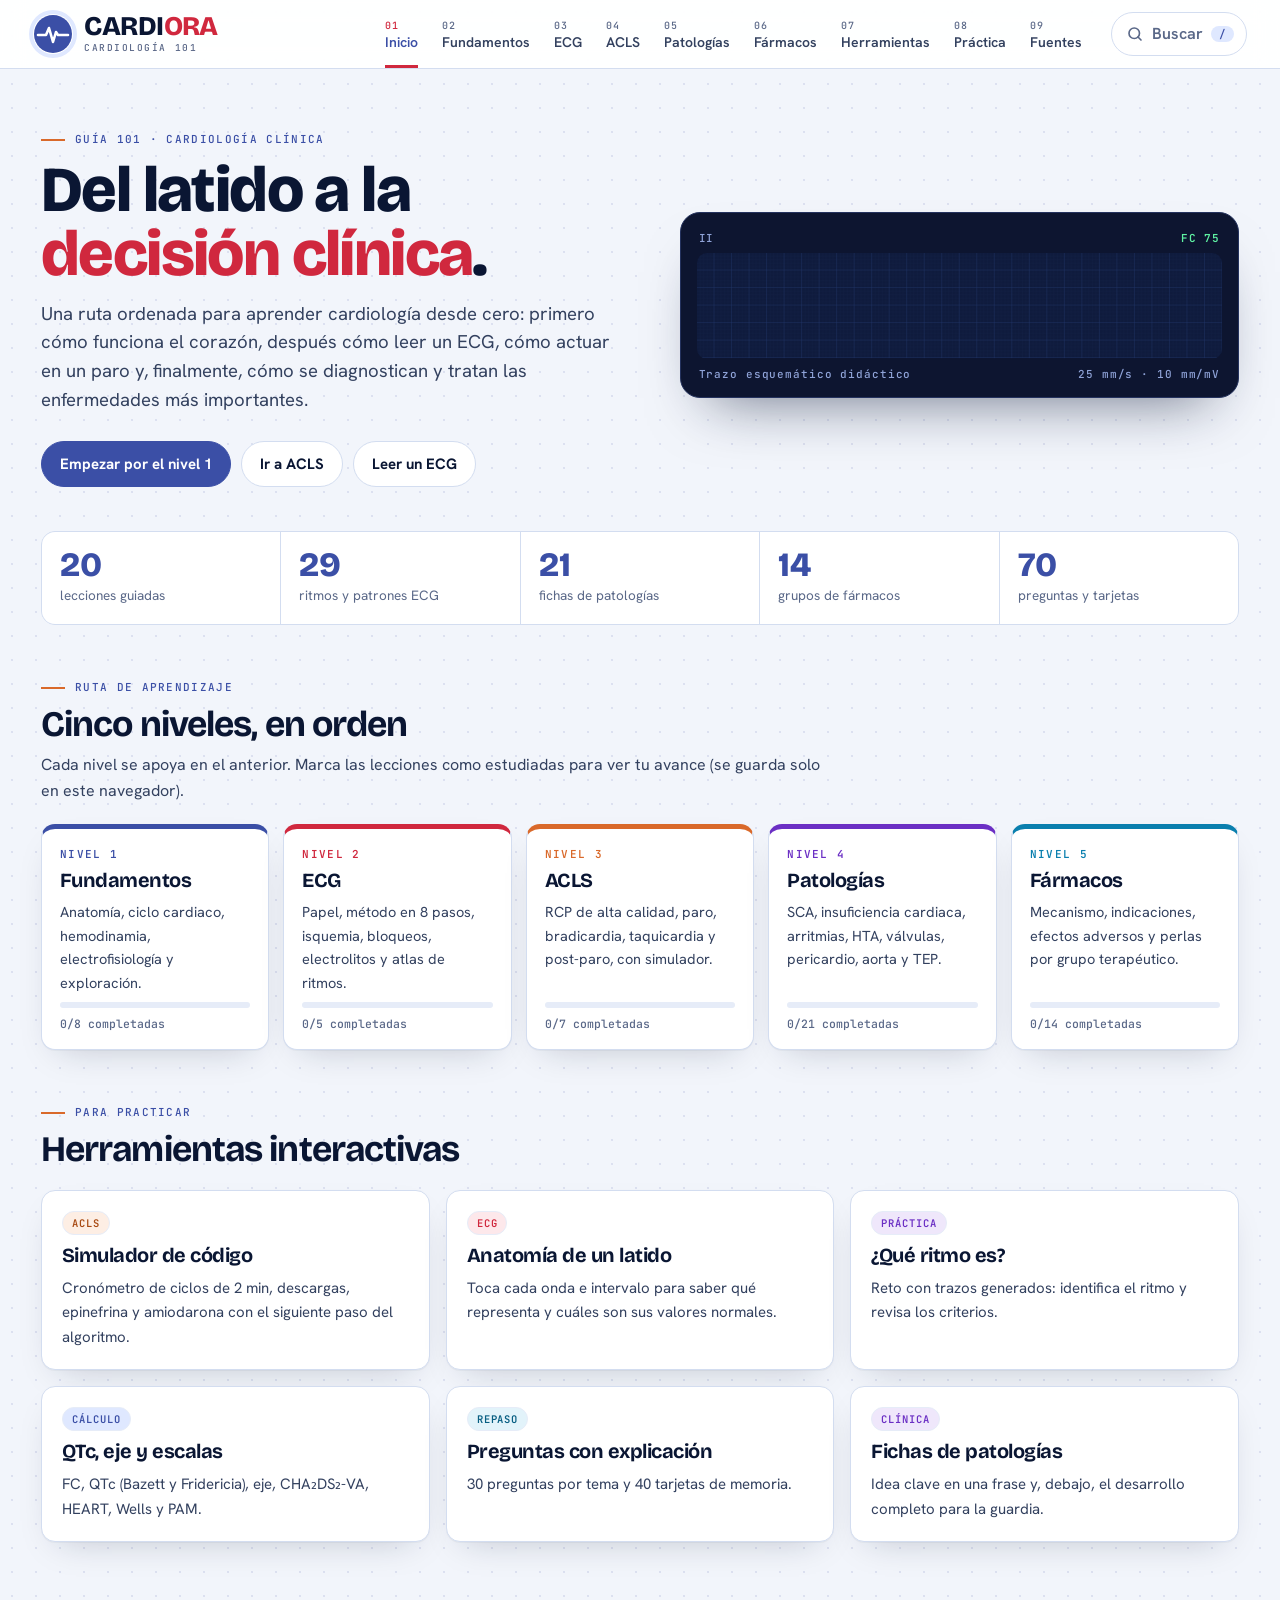
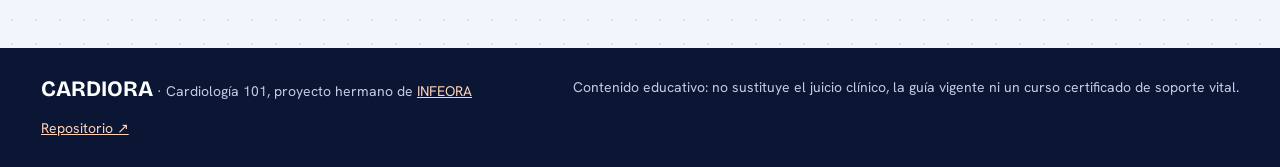
==== cardio/index.html @ 5d9764e8 "CARDIORA: guía Cardiología 101 en /cardio/ (fundamentos, ECG, ACLS, patologías, fármacos, herramient" ====
<!doctype html>
<html lang="es">
<head>
<meta charset="UTF-8">
<meta name="viewport" content="width=device-width,initial-scale=1">
<link rel="canonical" href="https://proquincy2471.github.io/atb-atlas/cardio/">
<meta name="theme-color" content="#3b4fa6">
<meta name="application-name" content="CARDIORA">
<title>CARDIORA · Cardiología 101</title>
<meta name="description" content="CARDIORA: guía didáctica de cardiología desde lo básico. Fundamentos, ECG paso a paso, ACLS con simulador, patologías, fármacos, calculadoras y práctica.">
<link rel="icon" type="image/svg+xml" href="./cardiora-mark.svg">
<link rel="preconnect" href="https://fonts.googleapis.com">
<link rel="preconnect" href="https://fonts.gstatic.com" crossorigin>
<link href="https://fonts.googleapis.com/css2?family=Bricolage+Grotesque:opsz,wght@12..96,500..800&family=Hanken+Grotesk:wght@400;500;600;700;800&family=JetBrains+Mono:wght@400;500;600&display=swap" rel="stylesheet">
<link rel="stylesheet" href="./cardio.css?v=1.0.0">
</head>
<body>
<div id="app"><p class="cd-loading">CARDIORA · cargando la guía…</p></div>
<noscript><p class="cd-loading">CARDIORA necesita JavaScript para mostrar las lecciones interactivas.</p></noscript>
<script src="./data/fundamentos.js?v=1.0.0" defer></script>
<script src="./data/ecg.js?v=1.0.0" defer></script>
<script src="./data/acls.js?v=1.0.0" defer></script>
<script src="./data/patologias.js?v=1.0.0" defer></script>
<script src="./data/farmacos.js?v=1.0.0" defer></script>
<script src="./data/practica.js?v=1.0.0" defer></script>
<script src="./js/ecg-engine.js?v=1.0.0" defer></script>
<script src="./js/app.js?v=1.0.0" defer></script>
</body>
</html>
---- cardio/cardio.css ----
/* CARDIORA — Cardiología 101. Identidad hermana de INFEORA: papel claro, tinta azul-negra, cobalto estructural,
   rojo cardiaco como color de dominio y naranja cobre de acento. Una sola hoja, sin capas heredadas. */
:root{
 --ink:#0a1633;--ink-2:#33415f;--ink-3:#5a6888;--line:#d3ddf0;--line-2:#e6ecf8;
 --paper:#f2f5fb;--plate:#fff;--cobalt:#3b4fa6;--cobalt-d:#2a3a80;--sky:#dfe8ff;--sky-2:#f0f4ff;
 --heart:#d0283e;--heart-l:#fde8eb;--copper:#d9692a;--copper-l:#fdeee4;--good:#1d7a4b;--good-l:#e3f4ea;
 --l1:#3b4fa6;--l2:#d0283e;--l3:#d9692a;--l4:#6b2fc4;--l5:#0a7fae;
 --disp:'Bricolage Grotesque','Hanken Grotesk',system-ui,sans-serif;--body:'Hanken Grotesk','Helvetica Neue',system-ui,sans-serif;--mono:'JetBrains Mono',ui-monospace,monospace;
 --r:14px;--lift:0 1px 0 rgba(15,26,51,.04),0 14px 34px -18px rgba(15,26,51,.25);
 --ecg-paper:#fff7f7;--ecg-g1:#f7d3d8;--ecg-g5:#eba2ad;--ecg-ink:#151a33;
}
*{box-sizing:border-box}
html{scroll-padding-top:96px;-webkit-text-size-adjust:100%}
body{margin:0;background:var(--paper);color:var(--ink);font:16px/1.62 var(--body);-webkit-font-smoothing:antialiased;
 background-image:radial-gradient(rgba(59,79,166,.12) 1px,transparent 1.2px);background-size:24px 24px}
body.cd-noscroll{overflow:hidden}
a{color:var(--cobalt)}
img,svg{max-width:100%}
button,input,select{font:inherit;color:inherit}
:focus-visible{outline:3px solid var(--cobalt);outline-offset:3px;border-radius:6px}
::selection{background:#ffd9c6}
.cd-vh{position:absolute;width:1px;height:1px;overflow:hidden;clip:rect(0 0 0 0);white-space:nowrap}
.cd-loading{padding:40px;text-align:center;font-family:var(--mono);color:var(--ink-3)}
.cd-skip{position:absolute;left:12px;top:-60px;z-index:200;background:var(--ink);color:#fff;padding:10px 14px;border-radius:8px}
.cd-skip:focus{top:12px}

/* ── Barra superior ── */
.cd-top{position:sticky;top:0;z-index:50;display:flex;align-items:center;gap:18px;padding:0 clamp(14px,2.6vw,40px);min-height:68px;background:rgba(255,255,255,.93);backdrop-filter:blur(12px);border-bottom:1px solid var(--line)}
.cd-brand{display:flex;align-items:center;gap:11px;text-decoration:none;color:var(--ink);flex:0 0 auto}
.cd-mark{width:40px;height:40px;flex:0 0 40px;border-radius:50%;box-shadow:0 0 0 4px var(--sky)}
.cd-mark svg{display:block;width:40px;height:40px}.cd-mark circle{fill:var(--cobalt)}.cd-mark path{fill:none;stroke:#fff;stroke-width:2.6;stroke-linecap:round;stroke-linejoin:round}
.cd-brand strong{display:block;font:800 27px/.9 var(--disp);letter-spacing:-.02em}.cd-brand strong span{color:var(--heart)}
.cd-brand small{display:block;font:500 9.5px/1.4 var(--mono);letter-spacing:.16em;text-transform:uppercase;color:var(--ink-3);margin-top:3px}
.cd-nav{display:flex;gap:2px;flex:1 1 auto;justify-content:flex-end;overflow-x:auto;scrollbar-width:none;min-width:0}
.cd-nav::-webkit-scrollbar{display:none}
.cd-nav a{flex:0 0 auto;display:flex;flex-direction:column;justify-content:center;padding:10px 11px 9px;min-height:68px;text-decoration:none;color:var(--ink-2);font:600 14px/1.1 var(--body);position:relative;white-space:nowrap}
.cd-nav a i{font:500 10px var(--mono);font-style:normal;letter-spacing:.1em;color:var(--ink-3);margin-bottom:3px}
.cd-nav a::after{content:'';position:absolute;left:11px;right:11px;bottom:0;height:3px;background:var(--heart);transform:scaleX(0);transform-origin:left;transition:transform .2s}
.cd-nav a:hover{color:var(--cobalt)}.cd-nav a:hover::after{transform:scaleX(.4)}
.cd-nav a.on{color:var(--cobalt)}.cd-nav a.on i{color:var(--heart)}.cd-nav a.on::after{transform:scaleX(1)}
.cd-searchbtn{flex:0 0 auto;display:flex;align-items:center;gap:8px;background:#fff;border:1px solid var(--line);border-radius:999px;padding:8px 12px 8px 14px;cursor:pointer;color:var(--ink-3);font-weight:600}
.cd-searchbtn:hover{border-color:var(--cobalt);box-shadow:0 0 0 4px var(--sky)}
.cd-searchbtn svg{width:18px;height:18px;fill:none;stroke:currentColor;stroke-width:2.2;stroke-linecap:round}
.cd-searchbtn kbd{font:500 11px var(--mono);background:var(--sky);color:var(--cobalt);padding:1px 8px;border-radius:999px}

.cd-main{max-width:1320px;margin:0 auto;padding:34px clamp(16px,3.2vw,48px) 60px;outline:none}
.cd-foot{background:var(--ink);color:#c3cce6;padding:28px clamp(16px,3.2vw,48px);display:flex;flex-wrap:wrap;gap:14px 28px;justify-content:space-between;font-size:14px}
.cd-foot b{font:700 22px var(--disp);color:#fff}.cd-foot a{color:#ffd2b8}

/* ── Tipografía ── */
h1,h2,h3{font-family:var(--disp);letter-spacing:-.025em;color:var(--ink);margin:0}
h1{font-size:clamp(38px,5vw,70px);line-height:1;font-weight:800}
h2{font-size:clamp(26px,2.8vw,38px);line-height:1.08;font-weight:700}
h3{font-size:20px;line-height:1.15;font-weight:700}
h1 em{font-style:normal;color:var(--heart)}
p{margin:0 0 12px;color:var(--ink-2)}
.cd-over{font:500 11px/1.4 var(--mono);letter-spacing:.12em;text-transform:uppercase;color:var(--cobalt);display:inline-flex;gap:10px;align-items:center;margin:0 0 10px}
.cd-over::before{content:'';width:24px;height:2px;background:var(--copper);flex:0 0 auto}
.cd-lead{font-size:clamp(17px,1.45vw,20px);line-height:1.55;color:var(--ink-2);max-width:68ch;margin-top:14px}
.cd-sub{font:600 15px var(--body);color:var(--ink-3);margin-top:8px}
.cd-small{font-size:13.5px;color:var(--ink-3)}
.cd-muted{color:var(--ink-3)}
.cd-crumb{display:flex;flex-wrap:wrap;gap:8px;align-items:center;font:500 11px var(--mono);letter-spacing:.1em;text-transform:uppercase;color:var(--ink-3);margin-bottom:18px}
.cd-crumb a{color:var(--ink-3);text-decoration:none}.cd-crumb a:hover{color:var(--cobalt)}.cd-crumb span{color:var(--ink);font-weight:600}.cd-crumb i{font-style:normal;opacity:.5}
.cd-pagehead{margin-bottom:28px;max-width:960px}

/* ── Botones, chips ── */
.cd-btn{display:inline-flex;align-items:center;justify-content:center;gap:8px;min-height:44px;padding:10px 18px;border-radius:999px;border:1px solid var(--line);background:#fff;color:var(--ink);font-weight:700;font-size:15px;text-decoration:none;cursor:pointer;transition:border-color .15s,box-shadow .15s,background .15s;text-align:center}
.cd-btn:hover{border-color:var(--cobalt);box-shadow:0 0 0 4px var(--sky)}
.cd-btn-main{background:var(--cobalt);border-color:var(--cobalt);color:#fff}.cd-btn-main:hover{background:var(--cobalt-d)}
.cd-cta,.cd-pn{display:flex;flex-wrap:wrap;gap:10px}
.cd-pn-wide{margin-top:24px;justify-content:space-between}
.cd-chip{display:inline-block;font:600 10.5px/1 var(--mono);letter-spacing:.09em;text-transform:uppercase;padding:6px 9px;border-radius:999px;background:var(--sky-2);color:var(--cobalt);border:1px solid var(--line-2)}
.cd-chip-1{background:var(--sky);color:var(--l1)}.cd-chip-2{background:var(--heart-l);color:var(--l2)}.cd-chip-3{background:var(--copper-l);color:#a84a13}.cd-chip-4{background:#efe7fb;color:var(--l4)}.cd-chip-5{background:#e2f3fa;color:#075e82}
.cd-chips{display:flex;flex-wrap:wrap;gap:8px;margin-bottom:18px}
.cd-chipbtn{min-height:38px;padding:7px 14px;border-radius:999px;border:1px solid var(--line);background:#fff;font-weight:600;font-size:14px;cursor:pointer;color:var(--ink-2)}
.cd-chipbtn:hover{border-color:var(--cobalt)}.cd-chipbtn.on{background:var(--ink);border-color:var(--ink);color:#fff}

/* ── Tarjetas y rejillas ── */
.cd-section{margin:46px 0}
.cd-sechead{margin-bottom:20px;max-width:800px}.cd-sechead p:not(.cd-over){margin-top:8px}
.cd-grid3{display:grid;grid-template-columns:repeat(auto-fill,minmax(min(100%,320px),1fr));gap:16px}
.cd-grid2{display:grid;grid-template-columns:repeat(auto-fit,minmax(min(100%,420px),1fr));gap:16px;margin:16px 0}
.cd-card{display:flex;flex-direction:column;gap:9px;background:var(--plate);border:1px solid var(--line);border-radius:var(--r);padding:20px;text-decoration:none;color:var(--ink);box-shadow:var(--lift);transition:transform .16s,border-color .16s;min-width:0}
.cd-card:hover{transform:translateY(-2px);border-color:var(--cobalt)}
.cd-card p{font-size:15px;margin:0}
.cd-card-num{font:600 12px var(--mono);color:var(--heart);letter-spacing:.08em}
.cd-card-meta{margin-top:auto;display:flex;justify-content:space-between;font:500 12px var(--mono);color:var(--ink-3)}
.cd-card-meta b{color:var(--good);font-weight:600}
.cd-lesson.is-done{border-color:#b9dfca;background:linear-gradient(180deg,#fff, #f6fcf8)}
.cd-card .cd-chip{align-self:flex-start}
.cd-panel{background:var(--plate);border:1px solid var(--line);border-radius:var(--r);padding:22px;box-shadow:var(--lift);min-width:0}
.cd-panel h2{font-size:22px;margin-bottom:12px}
.cd-panel-wide{margin:16px 0}
.cd-panel-accent{border-top:4px solid var(--copper)}
.cd-panel-red{border-top:4px solid var(--heart)}
.cd-panel-accent .cd-btn{margin:6px 8px 0 0}
.cd-empty{padding:30px;text-align:center;color:var(--ink-3)}

/* ── Inicio ── */
.cd-hero{display:grid;grid-template-columns:minmax(0,1.05fr) minmax(0,1fr);gap:clamp(22px,4vw,56px);align-items:center;padding:20px 0 10px}
.cd-hero .cd-cta{margin-top:26px}
.cd-hero-monitor{background:#0d1530;border-radius:20px;padding:14px 16px;box-shadow:0 30px 60px -30px rgba(10,22,51,.6);border:1px solid #24325e;min-width:0}
.cd-hero-monitor .ecg-svg{border-radius:10px}
.cd-hero-monitor .ecg-paper{fill:#0f1b3d}.cd-hero-monitor .ecg-g1{stroke:#17264f}.cd-hero-monitor .ecg-g5{stroke:#22366b}.cd-hero-monitor .ecg-trace{stroke:#5ff2a3;stroke-width:.7}
.cd-monitor-top{display:flex;flex-wrap:wrap;justify-content:space-between;gap:2px 10px;white-space:nowrap;font:500 11px var(--mono);color:#8fa3d8;letter-spacing:.08em;padding:4px 2px 8px}
.cd-monitor-top:last-child{padding:8px 2px 2px}
.cd-monitor-hr{color:#5ff2a3;font-weight:600}
.cd-stats{display:grid;grid-template-columns:repeat(5,minmax(0,1fr));gap:1px;background:var(--line);border:1px solid var(--line);border-radius:var(--r);overflow:hidden;margin:34px 0}
.cd-stats div{background:#fff;padding:16px 18px}
.cd-stats b{display:block;font:800 34px/1 var(--disp);color:var(--cobalt)}
.cd-stats span{font-size:13.5px;color:var(--ink-3)}
.cd-path{list-style:none;margin:0;padding:0;display:grid;grid-template-columns:repeat(5,minmax(0,1fr));gap:14px;counter-reset:lv}
.cd-level a{display:flex;flex-direction:column;gap:8px;height:100%;background:#fff;border:1px solid var(--line);border-radius:var(--r);padding:18px;text-decoration:none;color:var(--ink);box-shadow:var(--lift);border-top:5px solid var(--lc);transition:transform .16s}
.cd-level a:hover{transform:translateY(-3px)}
.cd-level p{font-size:14.5px;margin:0}
.cd-level small{font:500 11.5px var(--mono);color:var(--ink-3)}
.cd-level-n{font:600 11px var(--mono);letter-spacing:.12em;text-transform:uppercase;color:var(--lc)}
.cd-l1{--lc:var(--l1)}.cd-l2{--lc:var(--l2)}.cd-l3{--lc:var(--l3)}.cd-l4{--lc:var(--l4)}.cd-l5{--lc:var(--l5)}
.cd-bar{display:block;height:6px;border-radius:9px;background:var(--line-2);overflow:hidden;margin-top:auto}
.cd-bar i{display:block;height:100%;background:var(--lc);border-radius:9px}

/* ── Contenido de lección ── */
.cd-lessonlayout{display:grid;grid-template-columns:230px minmax(0,1fr);gap:clamp(20px,3vw,44px);align-items:start}
.cd-toc{position:sticky;top:92px;display:flex;flex-direction:column;gap:2px;border-left:2px solid var(--line);padding-left:14px}
.cd-toc b{font:600 11px var(--mono);letter-spacing:.12em;text-transform:uppercase;color:var(--ink-3);margin-bottom:6px}
.cd-toc a{text-decoration:none;color:var(--ink-2);font-size:14.5px;padding:5px 0;line-height:1.3}.cd-toc a:hover{color:var(--cobalt)}
.cd-prose{min-width:0;max-width:860px}
.cd-block{background:#fff;border:1px solid var(--line);border-radius:var(--r);padding:clamp(18px,2.4vw,30px);margin-bottom:16px;box-shadow:var(--lift)}
.cd-block h2{font-size:clamp(23px,2.2vw,30px);margin-bottom:14px;padding-bottom:12px;border-bottom:1px solid var(--line-2)}
.cd-lessonpage .cd-block h2{border-bottom-color:color-mix(in srgb,var(--lc) 25%,#fff)}
.cd-list{margin:0 0 12px;padding-left:20px}.cd-list li{margin:6px 0;color:var(--ink-2)}.cd-list li::marker{color:var(--heart)}
.cd-steps{margin:0 0 12px;padding:0;list-style:none;counter-reset:st}
.cd-steps li{counter-increment:st;position:relative;padding:8px 0 8px 44px;color:var(--ink-2);border-bottom:1px dashed var(--line-2)}
.cd-steps li:last-child{border-bottom:0}
.cd-steps li::before{content:counter(st);position:absolute;left:0;top:7px;width:30px;height:30px;border-radius:50%;background:var(--sky);color:var(--cobalt);font:700 14px/30px var(--mono);text-align:center}
.cd-flow{list-style:none;margin:6px 0 16px;padding:0;display:flex;flex-direction:column;gap:0}
.cd-flow li{position:relative;padding:0 0 14px 30px}
.cd-flow li::before{content:'';position:absolute;left:8px;top:14px;bottom:-2px;width:2px;background:var(--line)}
.cd-flow li:last-child::before{display:none}
.cd-flow li::after{content:'';position:absolute;left:2px;top:7px;width:14px;height:14px;border-radius:50%;background:#fff;border:3px solid var(--heart)}
.cd-flow span{display:block;background:var(--sky-2);border:1px solid var(--line-2);border-radius:10px;padding:9px 13px;color:var(--ink-2)}
.cd-note{border-radius:12px;padding:14px 16px;margin:14px 0}
.cd-note b{display:block;font:600 11px var(--mono);letter-spacing:.12em;text-transform:uppercase;margin-bottom:4px}
.cd-note p{margin:0}
.cd-pearl{background:var(--copper-l);border-left:4px solid var(--copper)}.cd-pearl b{color:#a84a13}
.cd-warn{background:var(--heart-l);border-left:4px solid var(--heart)}.cd-warn b{color:var(--heart)}
.cd-keys{background:linear-gradient(180deg,#fff,var(--sky-2))}
.cd-keys ul{margin:0;padding-left:20px}.cd-keys li{margin:7px 0;font-weight:600;color:var(--ink)}
.cd-qa{border:1px solid var(--line);border-radius:10px;margin:8px 0;background:#fff}
.cd-qa summary{cursor:pointer;padding:12px 16px;font-weight:700;list-style-position:inside}
.cd-qa p{padding:0 16px 14px;margin:0}
.cd-lessonfoot{display:flex;flex-wrap:wrap;gap:12px;justify-content:space-between;align-items:center;margin-top:22px}

/* ── Tablas (se apilan en móvil) ── */
.cd-table{overflow-x:auto;margin:10px 0 16px;border:1px solid var(--line);border-radius:12px;background:#fff}
.cd-table table{border-collapse:collapse;width:100%;font-size:14.5px}
.cd-table th{background:var(--sky-2);text-align:left;font:600 11.5px/1.3 var(--mono);letter-spacing:.06em;text-transform:uppercase;color:var(--cobalt-d);padding:10px 12px;border-bottom:1px solid var(--line)}
.cd-table td{padding:10px 12px;border-bottom:1px solid var(--line-2);vertical-align:top;color:var(--ink-2)}
.cd-table tr:last-child td{border-bottom:0}
.cd-table td:first-child{font-weight:700;color:var(--ink)}

/* ── ECG ── */
.ecg-svg{display:block;width:100%;height:auto;border-radius:8px}
.ecg-paper{fill:var(--ecg-paper)}.ecg-g1{fill:none;stroke:var(--ecg-g1);stroke-width:.1}.ecg-g5{fill:none;stroke:var(--ecg-g5);stroke-width:.2}
.ecg-trace{fill:none;stroke:var(--ecg-ink);stroke-width:.42;stroke-linejoin:round;stroke-linecap:round}
.ecg-cal{fill:none;stroke:var(--ecg-ink);stroke-width:.35}
.ecg-lead{font:600 3.2px var(--mono);fill:var(--ecg-ink)}
.ecg-anim .ecg-trace{stroke-dasharray:1;stroke-dashoffset:1;animation:ecgdraw 6s linear infinite}
@keyframes ecgdraw{0%{stroke-dashoffset:1}82%{stroke-dashoffset:0}100%{stroke-dashoffset:0}}
@media (prefers-reduced-motion:reduce){.ecg-anim .ecg-trace{animation:none;stroke-dashoffset:0}}
.cd-strip{margin:14px 0;padding:10px;background:#fff;border:1px solid #f1c4ca;border-radius:12px}
.cd-strip figcaption{font-size:13.5px;color:var(--ink-3);margin-top:8px}
.cd-strip-big .cd-strip{padding:14px}
.cd-strip-mid{margin:16px 0}
.cd-link{font-weight:700;font-size:14.5px;text-decoration:none}
.cd-rhythm{padding:12px 12px 16px}.cd-rhythm .ecg-svg{margin-bottom:4px}.cd-rhythm h3,.cd-rhythm p,.cd-rhythm .cd-chip{margin-left:6px;margin-right:6px}.cd-rhythm .cd-chip{align-self:flex-start}
.cd-anatomy{display:grid;grid-template-columns:minmax(0,1.45fr) minmax(0,1fr);gap:18px;align-items:stretch}
.cd-anatomy-fig{background:#fff;border:1px solid #f1c4ca;border-radius:var(--r);padding:12px;min-width:0}
.ecg-anatomy{display:block;width:100%;height:auto}
.ecg-anatomy .ecg-trace{stroke-width:.9}
.ecg-zone{cursor:pointer;outline:none}
.ecg-zone rect{fill:rgba(59,79,166,.0);transition:fill .15s}
.ecg-zone text{font:600 3.4px var(--mono);fill:var(--cobalt);text-anchor:middle}
.ecg-zone:hover rect,.ecg-zone:focus-visible rect{fill:rgba(59,79,166,.12)}
.ecg-zone.on rect{fill:rgba(208,40,62,.14)}.ecg-zone.on text{fill:var(--heart)}
.ecg-zone-int rect{fill:var(--sky)}.ecg-zone-int:hover rect,.ecg-zone-int:focus-visible rect{fill:#c7d6ff}.ecg-zone-int.on rect{fill:var(--heart-l)}
.ecg-zone:focus-visible rect{stroke:var(--cobalt);stroke-width:.5}
.cd-anatomy-info{background:#fff;border:1px solid var(--line);border-left:5px solid var(--heart);border-radius:var(--r);padding:20px;box-shadow:var(--lift)}
.cd-anatomy-info h3{font-size:26px;margin-bottom:10px}
.cd-conduction{display:flex;flex-wrap:wrap;align-items:center;gap:8px;background:#fff;border:1px solid var(--line);border-radius:var(--r);padding:18px;margin:0;box-shadow:var(--lift)}
.cd-node{flex:1 1 140px;background:var(--sky-2);border:1px solid var(--line-2);border-radius:12px;padding:12px}
.cd-node b{display:block;font-family:var(--disp);font-size:17px}.cd-node span{display:block;color:var(--heart);font-weight:700;font-size:14px}.cd-node small{color:var(--ink-3)}
.cd-conduction>i{font-style:normal;color:var(--heart);font-weight:800}
.cd-conduction figcaption{flex-basis:100%;font-size:13.5px;color:var(--ink-3);margin-top:4px}

/* ── Patologías y fármacos ── */
.cd-filterbar{display:flex;flex-wrap:wrap;gap:12px;align-items:flex-start;justify-content:space-between;margin-bottom:8px}
.cd-filterbar .cd-chips{margin-bottom:8px;flex:1 1 520px}
.cd-inline-search input,.cd-calc input,.cd-calc select{width:100%;min-height:44px;border:1px solid var(--line);border-radius:10px;padding:9px 12px;background:#fff}
.cd-inline-search{flex:0 1 300px;width:100%}
.cd-idea{background:var(--ink);color:#fff;border-radius:var(--r);padding:22px 24px;margin-bottom:16px;display:flex;gap:18px;align-items:baseline;flex-wrap:wrap}
.cd-idea span{font:600 11px var(--mono);letter-spacing:.12em;text-transform:uppercase;color:#ffb38a}
.cd-idea p{color:#fff;font:600 clamp(19px,1.7vw,23px)/1.4 var(--body);margin:0;flex:1 1 400px}
.cd-fisio p{margin:0}
.cd-cross{background:var(--sky-2);border:1px solid var(--line);border-radius:12px;padding:12px 16px;margin:16px 0}
.cd-drugs{display:flex;flex-direction:column;gap:10px}
.cd-drug{background:#fff;border:1px solid var(--line);border-radius:var(--r);box-shadow:var(--lift)}
.cd-drug summary{cursor:pointer;padding:16px 20px;display:flex;justify-content:space-between;gap:12px;align-items:center;list-style:none}
.cd-drug summary::-webkit-details-marker{display:none}
.cd-drug summary::after{content:'+';font:600 22px var(--mono);color:var(--cobalt);flex:0 0 auto}
.cd-drug[open] summary::after{content:'−'}
.cd-drug summary b{display:block;font:700 19px var(--disp)}.cd-drug summary small{display:block;color:var(--ink-3);font-size:14px}
.cd-drug summary em{font-style:normal;color:var(--good);font-weight:700;margin-left:auto}
.cd-drug-body{padding:0 20px 20px;border-top:1px solid var(--line-2)}
.cd-drug-body h3{font-size:16px;margin:14px 0 6px;color:var(--cobalt-d)}
.cd-mec{margin-top:14px}

/* ── Simulador ── */
.cd-sim{background:#0d1530;color:#e5ebff;border-radius:20px;padding:clamp(16px,2.4vw,26px);box-shadow:0 30px 60px -32px rgba(10,22,51,.6)}
.cd-sim-clocks{display:grid;grid-template-columns:repeat(4,minmax(0,1fr));gap:10px}
.cd-sim-clocks div{background:#16224a;border:1px solid #26366b;border-radius:12px;padding:10px 14px;min-width:0}
.cd-sim-clocks span{display:block;font:500 10.5px var(--mono);letter-spacing:.1em;text-transform:uppercase;color:#8fa3d8}
.cd-sim-clocks b{display:block;font:700 clamp(20px,2.4vw,30px)/1.15 var(--mono);color:#fff;white-space:nowrap;overflow:hidden;text-overflow:ellipsis}
.cd-sim-clocks .is-alert{background:#5a1020;border-color:#ff5a6e;animation:pulse 1s ease-in-out infinite}
@keyframes pulse{50%{box-shadow:0 0 0 4px rgba(255,90,110,.35)}}
.cd-sim-next{margin:14px 0;background:#fff;color:var(--ink);border-radius:12px;padding:14px 16px;font-weight:700;font-size:17px;border-left:6px solid var(--copper)}
.cd-sim-next span{display:block;font:600 10.5px var(--mono);letter-spacing:.12em;text-transform:uppercase;color:var(--copper);margin-bottom:3px}
.cd-sim-btns{display:flex;flex-wrap:wrap;gap:8px}
.cd-simbtn{min-height:46px;padding:10px 16px;border-radius:12px;border:1px solid #33467f;background:#1b2856;color:#fff;font-weight:700;cursor:pointer}
.cd-simbtn:hover:not(:disabled){background:#24356f}
.cd-simbtn:disabled{opacity:.38;cursor:not-allowed}
.cd-simbtn.is-main{background:var(--cobalt);border-color:#6f83db}
.cd-simbtn.is-shock{background:#b81d33;border-color:#ff7385}
.cd-simbtn.is-noshock{background:#3d4a75}
.cd-simbtn.is-ok{background:#176a43;border-color:#3fd18a}
.cd-sim-cols{display:grid;grid-template-columns:minmax(0,1fr) minmax(0,1fr);gap:14px;margin-top:16px}
.cd-sim-cols>div{background:#121d42;border:1px solid #26366b;border-radius:12px;padding:12px 14px;min-width:0}
.cd-sim-cols b{font:600 11px var(--mono);letter-spacing:.1em;text-transform:uppercase;color:#8fa3d8}
.cd-sim-log{list-style:none;margin:8px 0 0;padding:0;max-height:220px;overflow:auto;font-size:14px}
.cd-sim-log li{padding:5px 0;border-bottom:1px solid #1f2d5c;color:#dbe3ff}
.cd-sim-log time{font-family:var(--mono);color:#ffb38a;margin-right:10px}
.cd-sim-log .cd-muted{color:#8fa3d8}
.cd-hyt{display:grid;grid-template-columns:repeat(2,minmax(0,1fr));gap:4px 12px;margin-top:8px;font-size:14px}
.cd-hyt label{display:flex;gap:8px;align-items:center;cursor:pointer;color:#dbe3ff}
.cd-hyt input{width:18px;height:18px;accent-color:var(--copper);flex:0 0 auto}

/* ── Herramientas ── */
.cd-calc form{display:grid;grid-template-columns:repeat(auto-fit,minmax(150px,1fr));gap:10px;margin:8px 0}
.cd-calc label{display:flex;flex-direction:column;gap:5px;font-weight:600;font-size:14px;color:var(--ink-2)}
.cd-calc .cd-check{flex-direction:row;align-items:center;gap:10px;grid-column:1/-1;font-weight:500;padding:6px 0;border-bottom:1px dashed var(--line-2)}
.cd-calc .cd-check input{width:20px;height:20px;min-height:0;accent-color:var(--cobalt);flex:0 0 auto}
.cd-calc .cd-check i{margin-left:auto;font:600 12px var(--mono);font-style:normal;color:var(--cobalt)}
.cd-out{display:block;margin-top:12px;background:var(--sky-2);border:1px solid var(--line);border-radius:12px;padding:14px 16px;min-height:62px}
.cd-out b{display:block;font:800 26px/1.2 var(--disp);color:var(--ink)}
.cd-out span{display:block;color:var(--ink-2);font-size:14.5px;margin-top:4px}
.cd-out em{display:inline-block;font-style:normal;font-weight:700;margin-top:8px;padding:4px 10px;border-radius:999px}
.is-good{background:var(--good-l);color:var(--good)}.is-warn{background:var(--copper-l);color:#a84a13}.is-bad{background:var(--heart-l);color:var(--heart)}

/* ── Práctica ── */
.cd-tabs{display:flex;gap:6px;border-bottom:1px solid var(--line);margin-bottom:20px;overflow-x:auto}
.cd-tab{padding:12px 16px;text-decoration:none;color:var(--ink-2);font-weight:700;border-bottom:3px solid transparent;white-space:nowrap}
.cd-tab.on{color:var(--cobalt);border-bottom-color:var(--heart)}
.cd-quiz{background:#fff;border:1px solid var(--line);border-radius:var(--r);padding:clamp(18px,3vw,32px);box-shadow:var(--lift);max-width:900px}
.cd-quiz h2{font-size:clamp(22px,2.2vw,30px);margin-bottom:18px}
.cd-opts{display:grid;gap:10px;margin:14px 0}
.cd-opt{display:flex;gap:12px;align-items:center;text-align:left;min-height:52px;padding:12px 16px;border-radius:12px;border:1px solid var(--line);background:#fff;cursor:pointer;font-size:16px;font-weight:600}
.cd-opt span{flex:0 0 30px;height:30px;border-radius:50%;background:var(--sky);color:var(--cobalt);display:grid;place-items:center;font:700 13px var(--mono)}
.cd-opt:hover:not(:disabled){border-color:var(--cobalt)}
.cd-opt:disabled{cursor:default;opacity:.75}
.cd-opt.is-right{border-color:var(--good);background:var(--good-l);opacity:1}.cd-opt.is-right span{background:var(--good);color:#fff}
.cd-opt.is-wrong{border-color:var(--heart);background:var(--heart-l);opacity:1}.cd-opt.is-wrong span{background:var(--heart);color:#fff}
.cd-expl{border-radius:12px;padding:14px 16px;margin:6px 0 14px}
.cd-expl.ok{background:var(--good-l)}.cd-expl.bad{background:var(--heart-l)}
.cd-quiz-end{text-align:center}
.cd-flash{max-width:720px}
.cd-card-flip{display:grid;place-items:center;width:100%;min-height:240px;border:1px solid var(--line);border-radius:20px;background:#fff;box-shadow:var(--lift);cursor:pointer;padding:28px;margin-bottom:16px;text-align:center;border-top:6px solid var(--cobalt)}
.cd-card-flip span{font:700 clamp(22px,2.6vw,32px)/1.25 var(--disp);color:var(--ink)}
.cd-card-flip .cd-back{display:none;color:var(--heart)}
.cd-card-flip.is-flipped{border-top-color:var(--heart);background:linear-gradient(180deg,#fff,#fff7f8)}
.cd-card-flip.is-flipped .cd-front{display:none}.cd-card-flip.is-flipped .cd-back{display:block}
.cd-refs{list-style:none;padding:0;margin:0;display:grid;gap:8px}
.cd-refs a{display:block;background:#fff;border:1px solid var(--line);border-radius:12px;padding:12px 16px;text-decoration:none;font-weight:600}
.cd-refs a:hover{border-color:var(--cobalt)}

/* ── Búsqueda ── */
.cd-search{position:fixed;inset:0;z-index:100;background:rgba(10,22,51,.55);display:flex;justify-content:center;align-items:flex-start;padding:10vh 16px 16px}
.cd-search[hidden]{display:none}
.cd-search-box{width:min(680px,100%);background:#fff;border-radius:18px;padding:16px;box-shadow:0 30px 80px -20px rgba(0,0,0,.5);display:grid;grid-template-columns:minmax(0,1fr) auto;gap:10px;max-height:80vh}
.cd-search-box input{width:100%;min-height:50px;border:2px solid var(--cobalt);border-radius:12px;padding:10px 14px;font-size:17px}
.cd-search-box ul{grid-column:1/-1;list-style:none;margin:0;padding:0;overflow:auto}
.cd-search-box li a{display:flex;justify-content:space-between;gap:12px;padding:11px 12px;border-radius:10px;text-decoration:none;color:var(--ink)}
.cd-search-box li a:hover,.cd-search-box li a:focus-visible{background:var(--sky-2)}
.cd-search-box li span{font:500 11px var(--mono);letter-spacing:.08em;text-transform:uppercase;color:var(--ink-3);white-space:nowrap}
.cd-search-box li.cd-muted{padding:12px}

/* ── Responsive ── */
@media (max-width:1180px){.cd-path{grid-template-columns:repeat(3,minmax(0,1fr))}.cd-nav a{padding-left:8px;padding-right:8px;font-size:13.5px}.cd-searchbtn span,.cd-searchbtn kbd{display:none}}
@media (max-width:980px){
 .cd-top{flex-wrap:wrap;gap:0 12px;padding-top:8px}
 .cd-brand{flex:1 1 auto}
 .cd-nav{order:3;flex-basis:100%;justify-content:flex-start;margin:0 calc(-1*clamp(14px,2.6vw,40px));padding:0 clamp(6px,2vw,30px);border-top:1px solid var(--line-2)}
 .cd-nav a{min-height:48px;flex-direction:row;align-items:center;gap:6px}.cd-nav a i{margin:0}
 .cd-nav{-webkit-mask-image:linear-gradient(90deg,#000 88%,transparent);mask-image:linear-gradient(90deg,#000 88%,transparent)}
 html{scroll-padding-top:130px}.cd-toc{top:128px}
 .cd-hero{grid-template-columns:1fr}
 .cd-stats{grid-template-columns:repeat(3,minmax(0,1fr))}
 .cd-lessonlayout{grid-template-columns:1fr}
 .cd-toc{position:static;flex-direction:row;flex-wrap:wrap;gap:6px;border-left:0;padding:0}
 .cd-toc b{flex-basis:100%;margin:0}
 .cd-toc a{background:#fff;border:1px solid var(--line);border-radius:999px;padding:6px 12px;font-size:13.5px}
 .cd-anatomy{grid-template-columns:1fr}
}
@media (max-width:720px){
 .cd-path{grid-template-columns:1fr 1fr}
 .cd-sim-clocks{grid-template-columns:repeat(2,minmax(0,1fr))}
 .cd-sim-cols{grid-template-columns:1fr}
 .cd-table{border:0;background:none}
 .cd-table table,.cd-table tbody,.cd-table tr,.cd-table td{display:block;width:100%}
 .cd-table thead{position:absolute;width:1px;height:1px;overflow:hidden;clip:rect(0 0 0 0)}
 .cd-table tr{background:#fff;border:1px solid var(--line);border-radius:12px;margin-bottom:10px;padding:6px 0}
 .cd-table td{border:0;padding:6px 14px}
 .cd-table td::before{content:attr(data-label);display:block;font:600 10.5px var(--mono);letter-spacing:.08em;text-transform:uppercase;color:var(--ink-3);margin-bottom:2px}
 .cd-table td:first-child{font-size:16px}
 /* trazos legibles en móvil: el papel conserva su escala y se desliza dentro de la figura */
 .cd-strip{overflow-x:auto;-webkit-overflow-scrolling:touch}
 .cd-strip .ecg-svg{min-width:600px}
 .cd-strip figcaption{position:sticky;left:0}
}
@media (max-width:480px){
 .cd-main{padding-top:22px}
 .cd-stats{grid-template-columns:1fr 1fr}.cd-stats div:last-child{grid-column:1/-1}
 .cd-path{grid-template-columns:1fr}
 .cd-hyt{grid-template-columns:1fr}
 .cd-brand strong{font-size:24px}
 .cd-btn{width:100%}.cd-cta .cd-btn,.cd-pn .cd-btn{flex:1 1 100%}
 .cd-lessonfoot .cd-pn{width:100%}
 .cd-sim-btns .cd-simbtn{flex:1 1 calc(50% - 8px)}
 .cd-search{padding-top:4vh}
}
@media print{.cd-top,.cd-foot,.cd-toc,.cd-lessonfoot,.cd-search{display:none!important}body{background:#fff}.cd-block{box-shadow:none;break-inside:avoid}}
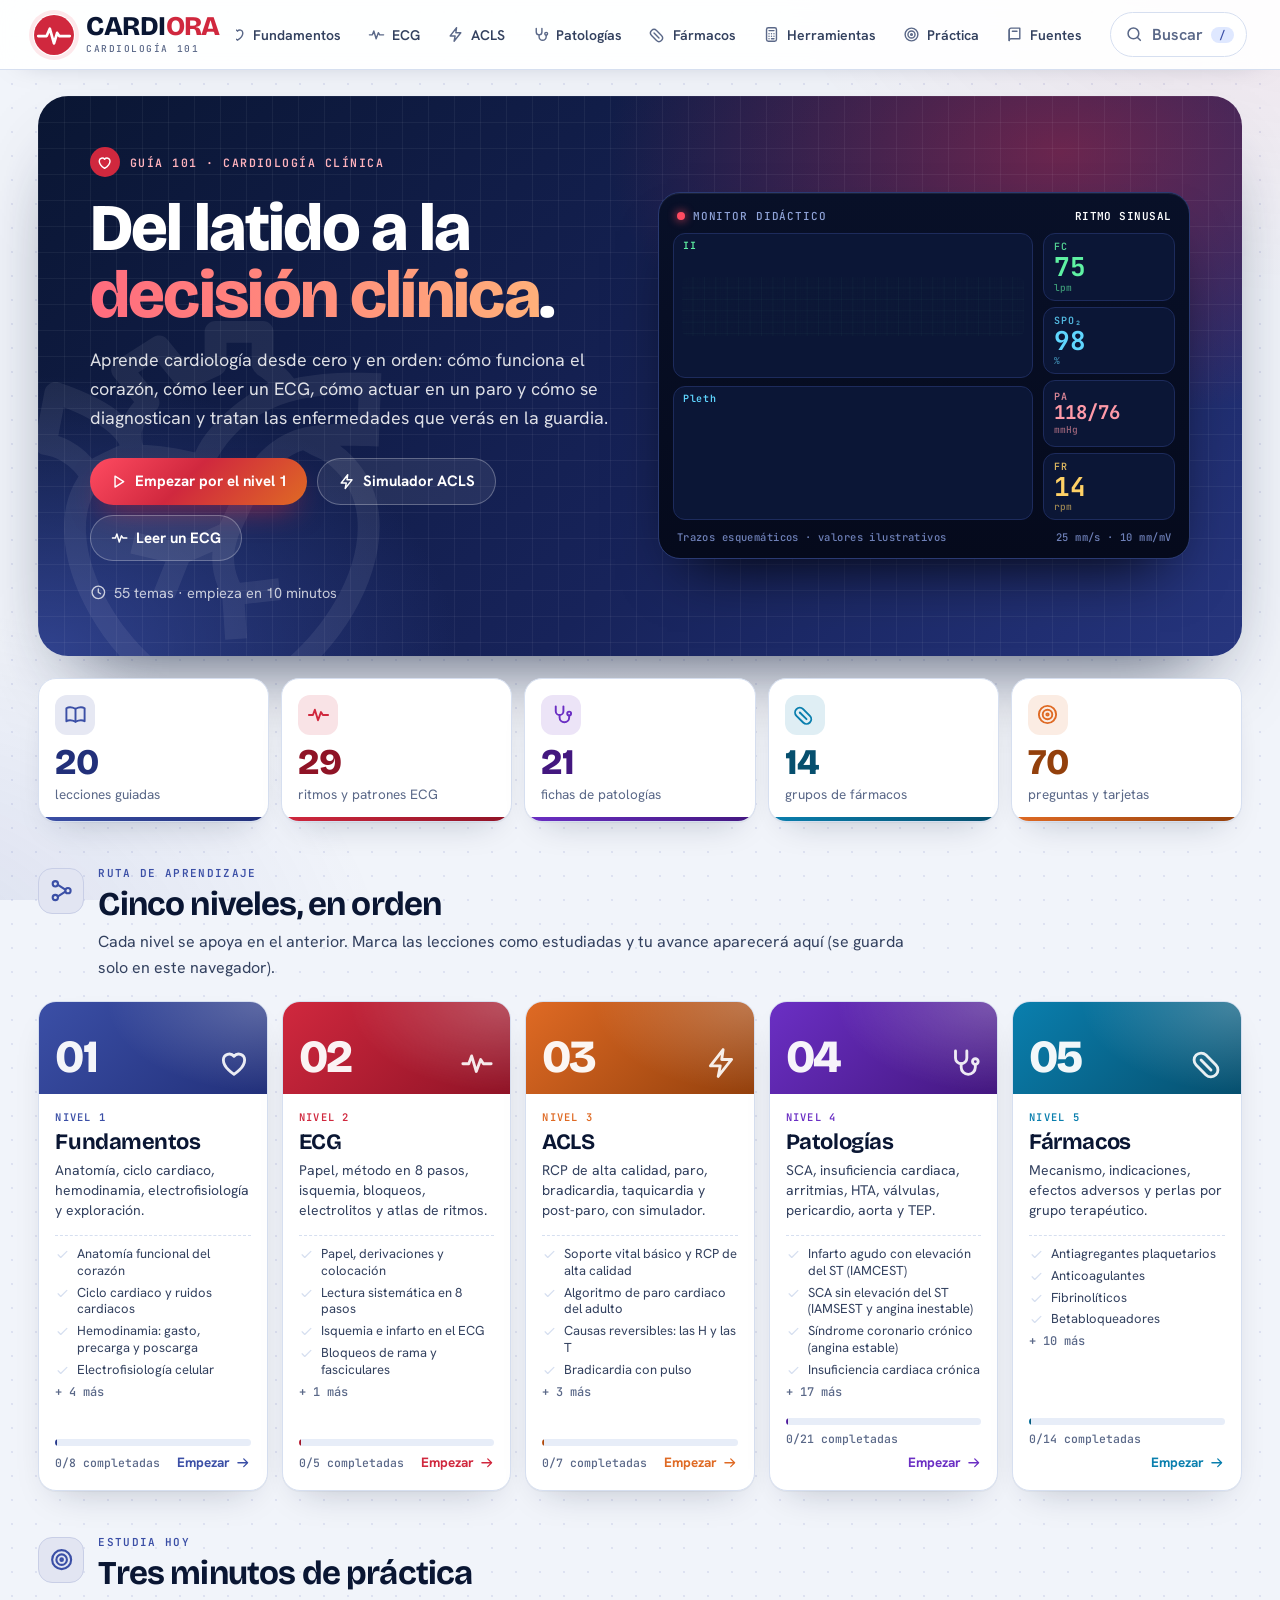
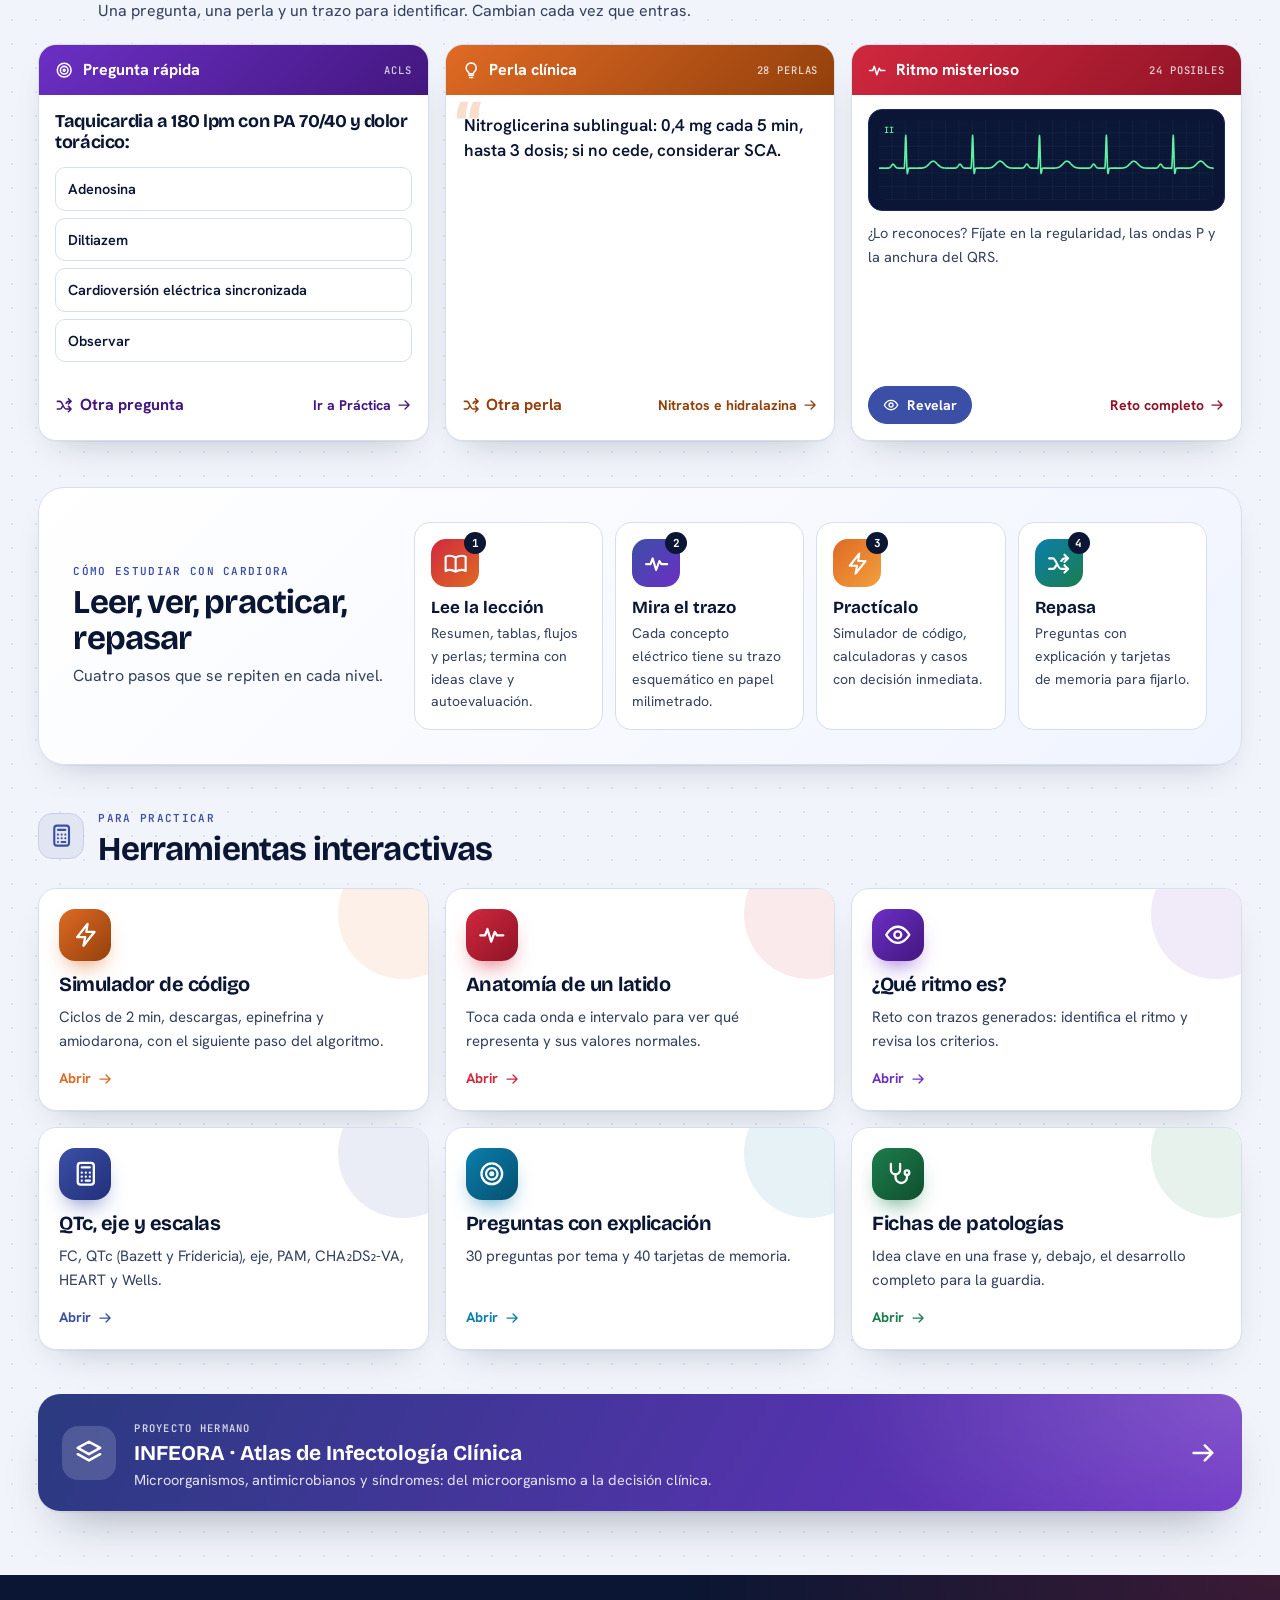
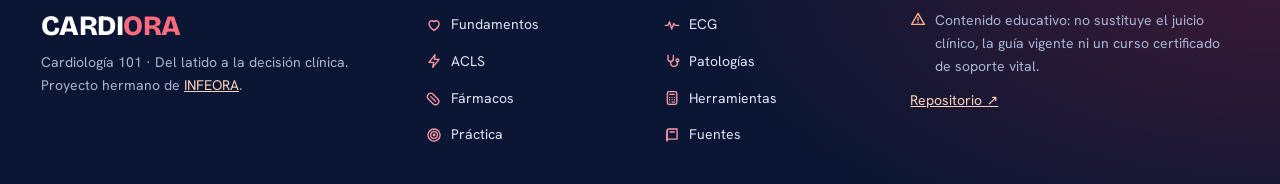
==== commit eeb7c975: "CARDIORA 1.1: rediseño visual con color por nivel y categoría, iconografía propia y portada con más " ====
--- a/cardio/index.html
+++ b/cardio/index.html
@@ -12,7 +12,7 @@
 <link rel="preconnect" href="https://fonts.googleapis.com">
 <link rel="preconnect" href="https://fonts.gstatic.com" crossorigin>
 <link href="https://fonts.googleapis.com/css2?family=Bricolage+Grotesque:opsz,wght@12..96,500..800&family=Hanken+Grotesk:wght@400;500;600;700;800&family=JetBrains+Mono:wght@400;500;600&display=swap" rel="stylesheet">
-<link rel="stylesheet" href="./cardio.css?v=1.0.0">
+<link rel="stylesheet" href="./cardio.css?v=1.1.0">
 </head>
 <body>
 <div id="app"><p class="cd-loading">CARDIORA · cargando la guía…</p></div>
@@ -23,7 +23,8 @@
 <script src="./data/patologias.js?v=1.0.0" defer></script>
 <script src="./data/farmacos.js?v=1.0.0" defer></script>
 <script src="./data/practica.js?v=1.0.0" defer></script>
-<script src="./js/ecg-engine.js?v=1.0.0" defer></script>
-<script src="./js/app.js?v=1.0.0" defer></script>
+<script src="./js/ecg-engine.js?v=1.1.0" defer></script>
+<script src="./js/icons.js?v=1.1.0" defer></script>
+<script src="./js/app.js?v=1.1.0" defer></script>
 </body>
 </html>
--- a/cardio/cardio.css
+++ b/cardio/cardio.css
@@ -1,164 +1,307 @@
 /* CARDIORA — Cardiología 101. Identidad hermana de INFEORA: papel claro, tinta azul-negra, cobalto estructural,
-   rojo cardiaco como color de dominio y naranja cobre de acento. Una sola hoja, sin capas heredadas. */
+   rojo cardiaco como color de dominio y cobre de acento. Cada nivel, categoría y familia tiene su color (--c / --cd),
+   que se inyecta desde cardio/js/icons.js. Una sola hoja, sin capas heredadas. */
 :root{
- --ink:#0a1633;--ink-2:#33415f;--ink-3:#5a6888;--line:#d3ddf0;--line-2:#e6ecf8;
- --paper:#f2f5fb;--plate:#fff;--cobalt:#3b4fa6;--cobalt-d:#2a3a80;--sky:#dfe8ff;--sky-2:#f0f4ff;
- --heart:#d0283e;--heart-l:#fde8eb;--copper:#d9692a;--copper-l:#fdeee4;--good:#1d7a4b;--good-l:#e3f4ea;
- --l1:#3b4fa6;--l2:#d0283e;--l3:#d9692a;--l4:#6b2fc4;--l5:#0a7fae;
+ --ink:#0a1633;--ink-2:#33415f;--ink-3:#5a6888;--line:#d6dff0;--line-2:#e7edf8;
+ --paper:#f1f4fa;--plate:#fff;--cobalt:#3b4fa6;--cobalt-d:#22307a;--sky:#dfe8ff;--sky-2:#f0f4ff;
+ --heart:#d0283e;--heart-l:#fde8eb;--copper:#df6a24;--copper-l:#fdeee4;--good:#1c7d4c;--good-l:#e2f4ea;
  --disp:'Bricolage Grotesque','Hanken Grotesk',system-ui,sans-serif;--body:'Hanken Grotesk','Helvetica Neue',system-ui,sans-serif;--mono:'JetBrains Mono',ui-monospace,monospace;
- --r:14px;--lift:0 1px 0 rgba(15,26,51,.04),0 14px 34px -18px rgba(15,26,51,.25);
- --ecg-paper:#fff7f7;--ecg-g1:#f7d3d8;--ecg-g5:#eba2ad;--ecg-ink:#151a33;
+ --r:18px;--lift:0 1px 0 rgba(15,26,51,.04),0 16px 36px -20px rgba(15,26,51,.28);--lift-2:0 2px 0 rgba(15,26,51,.04),0 26px 50px -24px rgba(15,26,51,.38);
+ --ecg-paper:#fff7f7;--ecg-g1:#f6d1d7;--ecg-g5:#eaa0ab;--ecg-ink:#151a33;
+ --c:var(--cobalt);--cd:var(--cobalt-d);
 }
 *{box-sizing:border-box}
-html{scroll-padding-top:96px;-webkit-text-size-adjust:100%}
+html{scroll-padding-top:100px;-webkit-text-size-adjust:100%}
 body{margin:0;background:var(--paper);color:var(--ink);font:16px/1.62 var(--body);-webkit-font-smoothing:antialiased;
- background-image:radial-gradient(rgba(59,79,166,.12) 1px,transparent 1.2px);background-size:24px 24px}
+ background-image:radial-gradient(rgba(59,79,166,.11) 1px,transparent 1.2px);background-size:24px 24px}
+body::before{content:'';position:fixed;inset:0;z-index:-1;pointer-events:none;
+ background:radial-gradient(900px 600px at 105% -10%,rgba(208,40,62,.10),transparent 65%),radial-gradient(800px 600px at -10% 110%,rgba(59,79,166,.14),transparent 65%),radial-gradient(600px 420px at 55% 45%,rgba(223,106,36,.05),transparent 70%)}
 body.cd-noscroll{overflow:hidden}
 a{color:var(--cobalt)}
 img,svg{max-width:100%}
 button,input,select{font:inherit;color:inherit}
 :focus-visible{outline:3px solid var(--cobalt);outline-offset:3px;border-radius:6px}
 ::selection{background:#ffd9c6}
+.ci{width:1.15em;height:1.15em;flex:0 0 auto;fill:none;stroke:currentColor;stroke-width:2;stroke-linecap:round;stroke-linejoin:round;vertical-align:-.18em}
 .cd-vh{position:absolute;width:1px;height:1px;overflow:hidden;clip:rect(0 0 0 0);white-space:nowrap}
 .cd-loading{padding:40px;text-align:center;font-family:var(--mono);color:var(--ink-3)}
 .cd-skip{position:absolute;left:12px;top:-60px;z-index:200;background:var(--ink);color:#fff;padding:10px 14px;border-radius:8px}
 .cd-skip:focus{top:12px}
 
 /* ── Barra superior ── */
-.cd-top{position:sticky;top:0;z-index:50;display:flex;align-items:center;gap:18px;padding:0 clamp(14px,2.6vw,40px);min-height:68px;background:rgba(255,255,255,.93);backdrop-filter:blur(12px);border-bottom:1px solid var(--line)}
+.cd-top{position:sticky;top:0;z-index:50;display:flex;align-items:center;gap:16px;padding:0 clamp(14px,2.6vw,40px);min-height:70px;background:rgba(255,255,255,.92);backdrop-filter:blur(14px);border-bottom:1px solid var(--line);box-shadow:0 10px 30px -26px rgba(10,22,51,.5)}
 .cd-brand{display:flex;align-items:center;gap:11px;text-decoration:none;color:var(--ink);flex:0 0 auto}
-.cd-mark{width:40px;height:40px;flex:0 0 40px;border-radius:50%;box-shadow:0 0 0 4px var(--sky)}
-.cd-mark svg{display:block;width:40px;height:40px}.cd-mark circle{fill:var(--cobalt)}.cd-mark path{fill:none;stroke:#fff;stroke-width:2.6;stroke-linecap:round;stroke-linejoin:round}
+.cd-mark{width:42px;height:42px;flex:0 0 42px;border-radius:50%;box-shadow:0 0 0 4px var(--heart-l)}
+.cd-mark svg{display:block;width:42px;height:42px}.cd-mark circle{fill:var(--heart)}.cd-mark path{fill:none;stroke:#fff;stroke-width:2.6;stroke-linecap:round;stroke-linejoin:round}
 .cd-brand strong{display:block;font:800 27px/.9 var(--disp);letter-spacing:-.02em}.cd-brand strong span{color:var(--heart)}
 .cd-brand small{display:block;font:500 9.5px/1.4 var(--mono);letter-spacing:.16em;text-transform:uppercase;color:var(--ink-3);margin-top:3px}
-.cd-nav{display:flex;gap:2px;flex:1 1 auto;justify-content:flex-end;overflow-x:auto;scrollbar-width:none;min-width:0}
+.cd-nav{display:flex;gap:3px;flex:1 1 auto;justify-content:flex-end;overflow-x:auto;scrollbar-width:none;min-width:0;padding:8px 0}
 .cd-nav::-webkit-scrollbar{display:none}
-.cd-nav a{flex:0 0 auto;display:flex;flex-direction:column;justify-content:center;padding:10px 11px 9px;min-height:68px;text-decoration:none;color:var(--ink-2);font:600 14px/1.1 var(--body);position:relative;white-space:nowrap}
-.cd-nav a i{font:500 10px var(--mono);font-style:normal;letter-spacing:.1em;color:var(--ink-3);margin-bottom:3px}
-.cd-nav a::after{content:'';position:absolute;left:11px;right:11px;bottom:0;height:3px;background:var(--heart);transform:scaleX(0);transform-origin:left;transition:transform .2s}
-.cd-nav a:hover{color:var(--cobalt)}.cd-nav a:hover::after{transform:scaleX(.4)}
-.cd-nav a.on{color:var(--cobalt)}.cd-nav a.on i{color:var(--heart)}.cd-nav a.on::after{transform:scaleX(1)}
-.cd-searchbtn{flex:0 0 auto;display:flex;align-items:center;gap:8px;background:#fff;border:1px solid var(--line);border-radius:999px;padding:8px 12px 8px 14px;cursor:pointer;color:var(--ink-3);font-weight:600}
+.cd-nav a{flex:0 0 auto;display:flex;align-items:center;gap:7px;padding:9px 12px;border-radius:999px;text-decoration:none;color:var(--ink-2);font:600 14px/1 var(--body);white-space:nowrap;transition:background .15s,color .15s}
+.cd-nav a .ci{color:var(--ink-3);width:17px;height:17px}
+.cd-nav a:hover{background:var(--sky-2);color:var(--cobalt)}.cd-nav a:hover .ci{color:var(--cobalt)}
+.cd-nav a.on{background:var(--ink);color:#fff}.cd-nav a.on .ci{color:#ff9aa8}
+.cd-searchbtn{flex:0 0 auto;display:flex;align-items:center;gap:8px;background:#fff;border:1px solid var(--line);border-radius:999px;padding:9px 12px 9px 14px;cursor:pointer;color:var(--ink-3);font-weight:600}
 .cd-searchbtn:hover{border-color:var(--cobalt);box-shadow:0 0 0 4px var(--sky)}
-.cd-searchbtn svg{width:18px;height:18px;fill:none;stroke:currentColor;stroke-width:2.2;stroke-linecap:round}
 .cd-searchbtn kbd{font:500 11px var(--mono);background:var(--sky);color:var(--cobalt);padding:1px 8px;border-radius:999px}
 
-.cd-main{max-width:1320px;margin:0 auto;padding:34px clamp(16px,3.2vw,48px) 60px;outline:none}
-.cd-foot{background:var(--ink);color:#c3cce6;padding:28px clamp(16px,3.2vw,48px);display:flex;flex-wrap:wrap;gap:14px 28px;justify-content:space-between;font-size:14px}
-.cd-foot b{font:700 22px var(--disp);color:#fff}.cd-foot a{color:#ffd2b8}
+.cd-main{max-width:1340px;margin:0 auto;padding:26px clamp(14px,3vw,44px) 64px;outline:none}
 
 /* ── Tipografía ── */
 h1,h2,h3{font-family:var(--disp);letter-spacing:-.025em;color:var(--ink);margin:0}
-h1{font-size:clamp(38px,5vw,70px);line-height:1;font-weight:800}
-h2{font-size:clamp(26px,2.8vw,38px);line-height:1.08;font-weight:700}
-h3{font-size:20px;line-height:1.15;font-weight:700}
-h1 em{font-style:normal;color:var(--heart)}
+h1{font-size:clamp(36px,4.8vw,66px);line-height:1;font-weight:800}
+h2{font-size:clamp(25px,2.6vw,36px);line-height:1.08;font-weight:700}
+h3{font-size:20px;line-height:1.18;font-weight:700}
 p{margin:0 0 12px;color:var(--ink-2)}
-.cd-over{font:500 11px/1.4 var(--mono);letter-spacing:.12em;text-transform:uppercase;color:var(--cobalt);display:inline-flex;gap:10px;align-items:center;margin:0 0 10px}
-.cd-over::before{content:'';width:24px;height:2px;background:var(--copper);flex:0 0 auto}
-.cd-lead{font-size:clamp(17px,1.45vw,20px);line-height:1.55;color:var(--ink-2);max-width:68ch;margin-top:14px}
-.cd-sub{font:600 15px var(--body);color:var(--ink-3);margin-top:8px}
+.cd-over{font:600 11px/1.4 var(--mono);letter-spacing:.12em;text-transform:uppercase;color:var(--c,var(--cobalt));margin:0 0 6px}
 .cd-small{font-size:13.5px;color:var(--ink-3)}
 .cd-muted{color:var(--ink-3)}
-.cd-crumb{display:flex;flex-wrap:wrap;gap:8px;align-items:center;font:500 11px var(--mono);letter-spacing:.1em;text-transform:uppercase;color:var(--ink-3);margin-bottom:18px}
+.cd-crumb{display:flex;flex-wrap:wrap;gap:8px;align-items:center;font:500 11px var(--mono);letter-spacing:.1em;text-transform:uppercase;color:var(--ink-3);margin:0 0 14px}
 .cd-crumb a{color:var(--ink-3);text-decoration:none}.cd-crumb a:hover{color:var(--cobalt)}.cd-crumb span{color:var(--ink);font-weight:600}.cd-crumb i{font-style:normal;opacity:.5}
-.cd-pagehead{margin-bottom:28px;max-width:960px}
 
 /* ── Botones, chips ── */
-.cd-btn{display:inline-flex;align-items:center;justify-content:center;gap:8px;min-height:44px;padding:10px 18px;border-radius:999px;border:1px solid var(--line);background:#fff;color:var(--ink);font-weight:700;font-size:15px;text-decoration:none;cursor:pointer;transition:border-color .15s,box-shadow .15s,background .15s;text-align:center}
+.cd-btn{display:inline-flex;align-items:center;justify-content:center;gap:8px;min-height:46px;padding:10px 20px;border-radius:999px;border:1px solid var(--line);background:#fff;color:var(--ink);font-weight:700;font-size:15px;text-decoration:none;cursor:pointer;transition:border-color .15s,box-shadow .15s,background .15s,transform .15s;text-align:center}
 .cd-btn:hover{border-color:var(--cobalt);box-shadow:0 0 0 4px var(--sky)}
 .cd-btn-main{background:var(--cobalt);border-color:var(--cobalt);color:#fff}.cd-btn-main:hover{background:var(--cobalt-d)}
+.cd-btn-hot{background:linear-gradient(135deg,#ff4b61,var(--heart) 45%,var(--copper));border:0;color:#fff;box-shadow:0 14px 30px -12px rgba(208,40,62,.7)}
+.cd-btn-hot:hover{transform:translateY(-1px);box-shadow:0 18px 34px -12px rgba(208,40,62,.8)}
+.cd-btn-ghost{background:rgba(255,255,255,.08);border-color:rgba(255,255,255,.28);color:#fff}
+.cd-btn-ghost:hover{background:rgba(255,255,255,.16);border-color:#fff;box-shadow:none}
+.cd-btn-sm{min-height:38px;padding:7px 14px;font-size:14px}
+.cd-link-btn{display:inline-flex;align-items:center;gap:6px;background:none;border:0;padding:6px 0;font-weight:700;color:var(--cd);cursor:pointer}
 .cd-cta,.cd-pn{display:flex;flex-wrap:wrap;gap:10px}
 .cd-pn-wide{margin-top:24px;justify-content:space-between}
-.cd-chip{display:inline-block;font:600 10.5px/1 var(--mono);letter-spacing:.09em;text-transform:uppercase;padding:6px 9px;border-radius:999px;background:var(--sky-2);color:var(--cobalt);border:1px solid var(--line-2)}
-.cd-chip-1{background:var(--sky);color:var(--l1)}.cd-chip-2{background:var(--heart-l);color:var(--l2)}.cd-chip-3{background:var(--copper-l);color:#a84a13}.cd-chip-4{background:#efe7fb;color:var(--l4)}.cd-chip-5{background:#e2f3fa;color:#075e82}
+.cd-chip{display:inline-block;font:600 10.5px/1 var(--mono);letter-spacing:.09em;text-transform:uppercase;padding:6px 9px;border-radius:999px;background:color-mix(in srgb,var(--c) 12%,#fff);color:var(--cd)}
 .cd-chips{display:flex;flex-wrap:wrap;gap:8px;margin-bottom:18px}
-.cd-chipbtn{min-height:38px;padding:7px 14px;border-radius:999px;border:1px solid var(--line);background:#fff;font-weight:600;font-size:14px;cursor:pointer;color:var(--ink-2)}
-.cd-chipbtn:hover{border-color:var(--cobalt)}.cd-chipbtn.on{background:var(--ink);border-color:var(--ink);color:#fff}
-
-/* ── Tarjetas y rejillas ── */
-.cd-section{margin:46px 0}
-.cd-sechead{margin-bottom:20px;max-width:800px}.cd-sechead p:not(.cd-over){margin-top:8px}
+.cd-chipbtn{display:inline-flex;align-items:center;gap:8px;min-height:40px;padding:7px 14px;border-radius:999px;border:1px solid var(--line);background:#fff;font-weight:600;font-size:14px;cursor:pointer;color:var(--ink-2);transition:all .15s}
+.cd-chipbtn i{width:10px;height:10px;border-radius:50%;background:var(--c)}
+.cd-chipbtn small{font:600 11px var(--mono);color:var(--ink-3);background:var(--sky-2);padding:2px 7px;border-radius:999px}
+.cd-chipbtn:hover{border-color:var(--c,var(--cobalt))}
+.cd-chipbtn.on{background:var(--c,var(--ink));border-color:var(--c,var(--ink));color:#fff}.cd-chipbtn.on i{background:#fff}.cd-chipbtn.on small{background:rgba(255,255,255,.2);color:#fff}
+
+/* ── Rejillas y tarjetas genéricas ── */
+.cd-section{margin:44px 0}
+.cd-sechead{display:flex;gap:14px;align-items:flex-start;margin-bottom:20px;max-width:880px}
+.cd-sechead p:not(.cd-over){margin:6px 0 0}
+.cd-sec-icon{flex:0 0 46px;height:46px;border-radius:14px;display:grid;place-items:center;background:color-mix(in srgb,var(--c) 15%,#fff);border:1px solid color-mix(in srgb,var(--c) 28%,#fff);color:var(--c);font-size:22px;margin-top:2px}
 .cd-grid3{display:grid;grid-template-columns:repeat(auto-fill,minmax(min(100%,320px),1fr));gap:16px}
 .cd-grid2{display:grid;grid-template-columns:repeat(auto-fit,minmax(min(100%,420px),1fr));gap:16px;margin:16px 0}
-.cd-card{display:flex;flex-direction:column;gap:9px;background:var(--plate);border:1px solid var(--line);border-radius:var(--r);padding:20px;text-decoration:none;color:var(--ink);box-shadow:var(--lift);transition:transform .16s,border-color .16s;min-width:0}
-.cd-card:hover{transform:translateY(-2px);border-color:var(--cobalt)}
+.cd-card{display:flex;flex-direction:column;gap:9px;background:var(--plate);border:1px solid var(--line);border-radius:var(--r);padding:20px;text-decoration:none;color:var(--ink);box-shadow:var(--lift);transition:transform .16s,border-color .16s,box-shadow .16s;min-width:0}
+.cd-card:hover{transform:translateY(-3px);border-color:var(--c);box-shadow:var(--lift-2)}
 .cd-card p{font-size:15px;margin:0}
-.cd-card-num{font:600 12px var(--mono);color:var(--heart);letter-spacing:.08em}
-.cd-card-meta{margin-top:auto;display:flex;justify-content:space-between;font:500 12px var(--mono);color:var(--ink-3)}
-.cd-card-meta b{color:var(--good);font-weight:600}
-.cd-lesson.is-done{border-color:#b9dfca;background:linear-gradient(180deg,#fff, #f6fcf8)}
 .cd-card .cd-chip{align-self:flex-start}
 .cd-panel{background:var(--plate);border:1px solid var(--line);border-radius:var(--r);padding:22px;box-shadow:var(--lift);min-width:0}
-.cd-panel h2{font-size:22px;margin-bottom:12px}
 .cd-panel-wide{margin:16px 0}
-.cd-panel-accent{border-top:4px solid var(--copper)}
-.cd-panel-red{border-top:4px solid var(--heart)}
-.cd-panel-accent .cd-btn{margin:6px 8px 0 0}
+.cd-ph{display:flex;align-items:center;gap:12px;font-size:21px;margin-bottom:14px}
+.cd-ph span{flex:0 0 38px;height:38px;border-radius:12px;display:grid;place-items:center;background:color-mix(in srgb,var(--c) 13%,#fff);color:var(--c);font-size:19px}
+.cd-panel-accent{background:linear-gradient(180deg,var(--copper-l),#fff 70%);border-color:#f6cdb2}.cd-panel-accent .cd-ph span{background:#fff;color:var(--copper)}
+.cd-panel-red{background:linear-gradient(180deg,var(--heart-l),#fff 70%);border-color:#f4c0c8}.cd-panel-red .cd-ph span{background:#fff;color:var(--heart)}.cd-panel-red .cd-list li::marker{color:var(--heart)}
+.cd-panel-fill{background:linear-gradient(160deg,var(--c),var(--cd));border:0;color:#fff}.cd-panel-fill h2,.cd-panel-fill p{color:#fff}.cd-panel-fill .cd-ph span{background:rgba(255,255,255,.18);color:#fff}
+.cd-panel-fill .cd-btn{background:#fff;color:var(--cd);border-color:#fff}.cd-panel-fill .cd-btn-main{background:var(--ink);color:#fff;border-color:var(--ink)}
 .cd-empty{padding:30px;text-align:center;color:var(--ink-3)}
 
-/* ── Inicio ── */
-.cd-hero{display:grid;grid-template-columns:minmax(0,1.05fr) minmax(0,1fr);gap:clamp(22px,4vw,56px);align-items:center;padding:20px 0 10px}
+/* ── Cabecera de color (mast) ── */
+.cd-mast{position:relative;overflow:hidden;border-radius:26px;padding:clamp(22px,3.4vw,44px);margin-bottom:26px;color:#fff;
+ background:radial-gradient(520px 300px at 92% 0%,rgba(255,255,255,.18),transparent 70%),linear-gradient(135deg,var(--c),var(--cd));box-shadow:0 28px 60px -34px var(--cd)}
+.cd-mast::after{content:'';position:absolute;inset:0;pointer-events:none;background-image:linear-gradient(rgba(255,255,255,.07) 1px,transparent 1px),linear-gradient(90deg,rgba(255,255,255,.07) 1px,transparent 1px);background-size:22px 22px;-webkit-mask-image:linear-gradient(120deg,transparent 30%,#000);mask-image:linear-gradient(120deg,transparent 30%,#000)}
+.cd-mast-wave{position:absolute;left:0;right:0;bottom:6px;width:100%;height:70px;pointer-events:none;opacity:.35}
+.cd-mast-wave path{fill:none;stroke:#fff;stroke-width:1.6;vector-effect:non-scaling-stroke}
+.cd-mast-body{position:relative;z-index:1;display:flex;gap:clamp(16px,2.4vw,28px);align-items:flex-start}
+.cd-mast-icon{flex:0 0 auto;width:clamp(56px,6vw,78px);height:clamp(56px,6vw,78px);border-radius:22px;display:grid;place-items:center;background:rgba(255,255,255,.16);border:1px solid rgba(255,255,255,.3);font-size:clamp(28px,3vw,38px);color:#fff}
+.cd-mast-copy{flex:1 1 auto;min-width:0}
+.cd-mast-over{font:600 11px/1.4 var(--mono);letter-spacing:.14em;text-transform:uppercase;color:rgba(255,255,255,.82);margin:0 0 8px}
+.cd-mast h1{color:#fff;font-size:clamp(34px,4.4vw,60px);overflow-wrap:anywhere}
+.cd-mast-lead{color:rgba(255,255,255,.9);font-size:clamp(16px,1.35vw,19px);line-height:1.55;max-width:70ch;margin:14px 0 0}
+.cd-mast-pills{display:flex;flex-wrap:wrap;gap:8px;margin-top:18px}
+.cd-mast-pills span{display:inline-flex;align-items:center;gap:7px;padding:7px 12px;border-radius:999px;background:rgba(255,255,255,.15);border:1px solid rgba(255,255,255,.25);font-weight:600;font-size:14px;color:#fff;backdrop-filter:blur(4px)}
+.cd-ring{flex:0 0 auto;width:124px;height:124px;border-radius:50%;display:grid;place-items:center;background:conic-gradient(#fff calc(var(--p)*1%),rgba(255,255,255,.2) 0);position:relative}
+.cd-ring>div{width:96px;height:96px;border-radius:50%;background:var(--cd);display:flex;flex-direction:column;align-items:center;justify-content:center;text-align:center}
+.cd-ring b{font:800 28px/1 var(--disp);color:#fff}.cd-ring b small{font-size:15px;opacity:.7}
+.cd-ring span{font:600 9.5px/1.2 var(--mono);letter-spacing:.1em;text-transform:uppercase;color:rgba(255,255,255,.8);margin-top:4px}
+
+/* ── Inicio: héroe con monitor ── */
+.cd-hero{position:relative;overflow:hidden;display:grid;grid-template-columns:minmax(0,1fr) minmax(0,1.02fr);gap:clamp(22px,3.6vw,54px);align-items:center;border-radius:30px;padding:clamp(24px,4vw,58px);color:#fff;
+ background:radial-gradient(700px 420px at 85% 10%,rgba(208,40,62,.45),transparent 65%),radial-gradient(600px 400px at 0% 100%,rgba(59,79,166,.75),transparent 70%),linear-gradient(135deg,#0a1633,#17235a 60%,#26357e);box-shadow:0 40px 80px -40px rgba(10,22,51,.8)}
+.cd-hero::after{content:'';position:absolute;inset:0;pointer-events:none;background-image:linear-gradient(rgba(255,255,255,.05) 1px,transparent 1px),linear-gradient(90deg,rgba(255,255,255,.05) 1px,transparent 1px);background-size:26px 26px}
+.cd-hero-heart{position:absolute;left:-90px;bottom:-120px;width:520px;height:520px;opacity:.07;filter:invert(1);pointer-events:none}
+.cd-hero-copy,.cd-monitor{position:relative;z-index:1}
+.cd-hero-over{display:inline-flex;align-items:center;gap:10px;font:600 11.5px var(--mono);letter-spacing:.13em;text-transform:uppercase;color:#ffb3bd;margin:0 0 18px}
+.cd-hero-over span{width:30px;height:30px;border-radius:50%;display:grid;place-items:center;background:var(--heart);color:#fff;font-size:15px;animation:beat 1.2s ease-in-out infinite}
+@keyframes beat{0%,100%{transform:scale(1)}15%{transform:scale(1.18)}30%{transform:scale(.96)}45%{transform:scale(1.08)}}
+.cd-hero h1{color:#fff;font-size:clamp(40px,5.2vw,74px)}
+.cd-hero h1 em{font-style:normal;background:linear-gradient(90deg,#ff6b7e,#ffb07a);-webkit-background-clip:text;background-clip:text;color:transparent}
+.cd-hero-lead{color:rgba(255,255,255,.86);font-size:clamp(16px,1.4vw,19.5px);line-height:1.6;max-width:56ch;margin:18px 0 0}
 .cd-hero .cd-cta{margin-top:26px}
-.cd-hero-monitor{background:#0d1530;border-radius:20px;padding:14px 16px;box-shadow:0 30px 60px -30px rgba(10,22,51,.6);border:1px solid #24325e;min-width:0}
-.cd-hero-monitor .ecg-svg{border-radius:10px}
-.cd-hero-monitor .ecg-paper{fill:#0f1b3d}.cd-hero-monitor .ecg-g1{stroke:#17264f}.cd-hero-monitor .ecg-g5{stroke:#22366b}.cd-hero-monitor .ecg-trace{stroke:#5ff2a3;stroke-width:.7}
-.cd-monitor-top{display:flex;flex-wrap:wrap;justify-content:space-between;gap:2px 10px;white-space:nowrap;font:500 11px var(--mono);color:#8fa3d8;letter-spacing:.08em;padding:4px 2px 8px}
-.cd-monitor-top:last-child{padding:8px 2px 2px}
-.cd-monitor-hr{color:#5ff2a3;font-weight:600}
-.cd-stats{display:grid;grid-template-columns:repeat(5,minmax(0,1fr));gap:1px;background:var(--line);border:1px solid var(--line);border-radius:var(--r);overflow:hidden;margin:34px 0}
-.cd-stats div{background:#fff;padding:16px 18px}
-.cd-stats b{display:block;font:800 34px/1 var(--disp);color:var(--cobalt)}
-.cd-stats span{font-size:13.5px;color:var(--ink-3)}
-.cd-path{list-style:none;margin:0;padding:0;display:grid;grid-template-columns:repeat(5,minmax(0,1fr));gap:14px;counter-reset:lv}
-.cd-level a{display:flex;flex-direction:column;gap:8px;height:100%;background:#fff;border:1px solid var(--line);border-radius:var(--r);padding:18px;text-decoration:none;color:var(--ink);box-shadow:var(--lift);border-top:5px solid var(--lc);transition:transform .16s}
-.cd-level a:hover{transform:translateY(-3px)}
-.cd-level p{font-size:14.5px;margin:0}
-.cd-level small{font:500 11.5px var(--mono);color:var(--ink-3)}
-.cd-level-n{font:600 11px var(--mono);letter-spacing:.12em;text-transform:uppercase;color:var(--lc)}
-.cd-l1{--lc:var(--l1)}.cd-l2{--lc:var(--l2)}.cd-l3{--lc:var(--l3)}.cd-l4{--lc:var(--l4)}.cd-l5{--lc:var(--l5)}
-.cd-bar{display:block;height:6px;border-radius:9px;background:var(--line-2);overflow:hidden;margin-top:auto}
-.cd-bar i{display:block;height:100%;background:var(--lc);border-radius:9px}
-
-/* ── Contenido de lección ── */
-.cd-lessonlayout{display:grid;grid-template-columns:230px minmax(0,1fr);gap:clamp(20px,3vw,44px);align-items:start}
-.cd-toc{position:sticky;top:92px;display:flex;flex-direction:column;gap:2px;border-left:2px solid var(--line);padding-left:14px}
+.cd-hero-progress{display:flex;align-items:center;gap:8px;margin:20px 0 0;color:rgba(255,255,255,.75);font-size:14.5px}.cd-hero-progress b{color:#fff}
+.cd-monitor{background:linear-gradient(180deg,#081028,#050a1c);border:1px solid #2a3a72;border-radius:22px;padding:14px;box-shadow:0 30px 60px -30px #000,inset 0 1px 0 rgba(255,255,255,.08)}
+.cd-mon-head,.cd-mon-foot{display:flex;justify-content:space-between;gap:10px;flex-wrap:wrap;font:500 11px var(--mono);letter-spacing:.08em;text-transform:uppercase;color:#8fa3d8;padding:2px 4px 10px}
+.cd-mon-foot{padding:10px 4px 0;text-transform:none;letter-spacing:.04em;font-size:10.5px;color:#6e80b8}
+.cd-mon-head #heroName{color:#fff;font-weight:600;letter-spacing:.04em}
+.cd-rec{display:inline-block;width:8px;height:8px;border-radius:50%;background:#ff4b61;margin-right:8px;box-shadow:0 0 10px #ff4b61;animation:blink 1.4s steps(2,start) infinite}
+@keyframes blink{50%{opacity:.25}}
+.cd-mon-grid{display:grid;grid-template-columns:minmax(0,1fr) 132px;gap:10px}
+.cd-mon-waves{display:flex;flex-direction:column;gap:8px;min-width:0}
+.cd-mon-waves>.cd-mon-ch{flex:1 1 auto;display:flex;flex-direction:column;justify-content:center}
+.cd-mon-ch.is-ecg{flex-grow:1.6}
+.cd-mon-ch{position:relative;background:#0b1636;border:1px solid #1d2b5c;border-radius:12px;padding:6px 8px 4px;min-width:0}
+.cd-mon-ch>span{position:absolute;top:5px;left:9px;font:600 10px var(--mono);letter-spacing:.08em;z-index:1}
+.cd-mon-ch.is-ecg>span{color:#5ff2a3}.cd-mon-ch.is-pleth>span{color:#5fd6ff}
+.cd-monitor .ecg-svg{border-radius:6px}
+.cd-monitor .ecg-paper{fill:transparent}.cd-monitor .ecg-g1{stroke:rgba(95,242,163,.05)}.cd-monitor .ecg-g5{stroke:rgba(95,242,163,.12)}
+.cd-monitor .ecg-trace{stroke:#5ff2a3;stroke-width:.75;filter:drop-shadow(0 0 1.2px rgba(95,242,163,.9))}
+.cd-pleth{display:block;width:100%;height:clamp(54px,6vw,76px)}
+.cd-pleth path{fill:none;stroke:#5fd6ff;stroke-width:.45;stroke-linejoin:round;filter:drop-shadow(0 0 1px rgba(95,214,255,.8))}
+.cd-mon-vitals{display:grid;grid-template-rows:repeat(4,1fr);gap:6px}
+.cd-mon-vitals div{background:#0b1636;border:1px solid #1d2b5c;border-radius:12px;padding:6px 10px;display:flex;flex-direction:column;justify-content:center;min-width:0}
+.cd-mon-vitals span{font:600 10px var(--mono);letter-spacing:.1em;text-transform:uppercase;opacity:.85}
+.cd-mon-vitals b{font:700 26px/1.05 var(--mono);white-space:nowrap}
+.cd-mon-vitals small{font:500 9.5px var(--mono);opacity:.6}
+.cd-mon-vitals .is-hr{color:#5ff2a3}.cd-mon-vitals .is-sp{color:#5fd6ff}.cd-mon-vitals .is-pa{color:#ff9aa8}.cd-mon-vitals .is-pa b{font-size:19px}.cd-mon-vitals .is-fr{color:#ffd166}
+.cd-monitor.is-alarm .is-sp{animation:alarm 1s steps(2,start) infinite}
+@keyframes alarm{50%{background:#5a1020;border-color:#ff5a6e}}
+
+.cd-stats{display:grid;grid-template-columns:repeat(5,minmax(0,1fr));gap:12px;margin:22px 0 10px}
+.cd-stats div{position:relative;background:#fff;border:1px solid var(--line);border-radius:var(--r);padding:16px 16px 14px;box-shadow:var(--lift);overflow:hidden}
+.cd-stats div::after{content:'';position:absolute;left:0;right:0;bottom:0;height:4px;background:linear-gradient(90deg,var(--c),var(--cd))}
+.cd-stats span{width:40px;height:40px;border-radius:12px;display:grid;place-items:center;background:color-mix(in srgb,var(--c) 13%,#fff);color:var(--c);font-size:20px;margin-bottom:10px}
+.cd-stats b{display:block;font:800 36px/1 var(--disp);color:var(--cd)}
+.cd-stats small{font-size:13.5px;color:var(--ink-3)}
+
+/* Ruta de 5 niveles */
+.cd-path{list-style:none;margin:0;padding:0;display:grid;grid-template-columns:repeat(5,minmax(0,1fr));gap:14px}
+.cd-lvl a{display:flex;flex-direction:column;height:100%;background:#fff;border:1px solid var(--line);border-radius:var(--r);text-decoration:none;color:var(--ink);box-shadow:var(--lift);overflow:hidden;transition:transform .16s,box-shadow .16s}
+.cd-lvl a:hover{transform:translateY(-4px);box-shadow:var(--lift-2)}
+.cd-lvl-head{position:relative;display:flex;justify-content:space-between;align-items:flex-end;padding:16px 16px 14px;min-height:92px;color:#fff;background:radial-gradient(160px 90px at 100% 0,rgba(255,255,255,.25),transparent),linear-gradient(135deg,var(--c),var(--cd))}
+.cd-lvl-head b{font:800 46px/1 var(--disp);letter-spacing:-.04em;opacity:.95}
+.cd-lvl-head .ci{width:34px;height:34px;opacity:.9}
+.cd-lvl-body{display:flex;flex-direction:column;gap:6px;padding:16px 16px 6px;flex:1 1 auto}
+.cd-lvl-body small{font:600 10.5px var(--mono);letter-spacing:.12em;text-transform:uppercase;color:var(--c)}
+.cd-lvl-body strong{font:700 22px/1.1 var(--disp);letter-spacing:-.02em}
+.cd-lvl-d{font-size:14px;color:var(--ink-2);line-height:1.45}
+.cd-lvl-list{display:flex;flex-direction:column;gap:5px;margin-top:8px;padding-top:10px;border-top:1px dashed var(--line)}
+.cd-lvl-list span{display:flex;gap:7px;align-items:flex-start;font-size:13px;color:var(--ink-2);line-height:1.3}
+.cd-lvl-list span .ci{color:var(--line);width:15px;height:15px;margin-top:1px}
+.cd-lvl-list span.on .ci{color:var(--good)}
+.cd-lvl-list em{font-style:normal;font:500 12px var(--mono);color:var(--ink-3)}
+.cd-lvl-foot{display:flex;flex-wrap:wrap;align-items:center;gap:6px 10px;padding:12px 16px 16px}
+.cd-lvl-foot small{font:500 11.5px var(--mono);color:var(--ink-3)}
+.cd-lvl-cta{margin-left:auto;display:inline-flex;align-items:center;gap:5px;font-weight:700;font-size:13.5px;color:var(--c)}
+.cd-bar{display:block;flex-basis:100%;height:7px;border-radius:9px;background:var(--line-2);overflow:hidden}
+.cd-bar i{display:block;height:100%;background:linear-gradient(90deg,var(--c),var(--cd));border-radius:9px;min-width:2px}
+
+/* Estudia hoy */
+.cd-today{display:grid;grid-template-columns:repeat(3,minmax(0,1fr));gap:16px;align-items:stretch}
+.cd-widget{display:flex;flex-direction:column;background:#fff;border:1px solid var(--line);border-radius:var(--r);box-shadow:var(--lift);overflow:hidden;min-width:0}
+.cd-widget header{display:flex;align-items:center;gap:9px;padding:12px 16px;background:linear-gradient(135deg,var(--c),var(--cd));color:#fff}
+.cd-widget header b{font-weight:700}.cd-widget header span{margin-left:auto;font:500 10.5px var(--mono);letter-spacing:.08em;text-transform:uppercase;opacity:.8}
+.cd-widget h3{font-size:18px;padding:16px 16px 4px}
+.cd-widget blockquote{margin:0;padding:18px 18px 8px;font:600 17px/1.5 var(--body);color:var(--ink);position:relative}
+.cd-widget blockquote::before{content:'“';position:absolute;left:10px;top:-8px;font:800 64px var(--disp);color:color-mix(in srgb,var(--c) 22%,#fff);z-index:0}
+.cd-wopts{display:grid;gap:7px;padding:10px 16px}
+.cd-wopt{text-align:left;padding:9px 12px;border-radius:10px;border:1px solid var(--line);background:#fff;cursor:pointer;font-weight:600;font-size:14.5px}
+.cd-wopt:hover:not(:disabled){border-color:var(--c)}
+.cd-wopt:disabled{cursor:default;opacity:.7}
+.cd-wopt.is-right{border-color:var(--good);background:var(--good-l);opacity:1}.cd-wopt.is-wrong{border-color:var(--heart);background:var(--heart-l);opacity:1}
+.cd-wexpl{margin:0 16px;padding:10px 12px;border-radius:10px;background:var(--sky-2);font-size:14px}
+.cd-widget .cd-strip{margin:14px 16px 0}
+.cd-wq{padding:10px 16px 0;font-size:14.5px}
+.cd-wreveal{margin:12px 16px 0;padding:10px 12px;border-radius:10px;background:color-mix(in srgb,var(--c) 10%,#fff)}
+.cd-wreveal b{display:block;font:700 18px var(--disp);color:var(--cd)}.cd-wreveal span{font-size:14px;color:var(--ink-2)}
+.cd-widget footer{margin-top:auto;display:flex;flex-wrap:wrap;gap:8px 14px;justify-content:space-between;align-items:center;padding:14px 16px 16px}
+.cd-widget footer a{font-weight:700;font-size:14px;text-decoration:none;color:var(--cd);display:inline-flex;align-items:center;gap:5px}
+
+/* Método */
+.cd-method{display:grid;grid-template-columns:minmax(0,.8fr) minmax(0,2fr);gap:24px;align-items:center;margin:46px 0;padding:clamp(20px,3vw,34px);border-radius:26px;background:linear-gradient(135deg,#fff,var(--sky-2));border:1px solid var(--line);box-shadow:var(--lift)}
+.cd-method .cd-sechead{margin:0}
+.cd-method ol{list-style:none;margin:0;padding:0;display:grid;grid-template-columns:repeat(4,minmax(0,1fr));gap:12px}
+.cd-method li{background:#fff;border:1px solid var(--line);border-radius:16px;padding:16px}
+.cd-method li>span{position:relative;display:grid;place-items:center;width:48px;height:48px;border-radius:15px;margin-bottom:10px;font-size:22px;color:#fff;background:linear-gradient(135deg,var(--heart),var(--copper))}
+.cd-method li:nth-child(2)>span{background:linear-gradient(135deg,var(--cobalt),#6b2fc4)}
+.cd-method li:nth-child(3)>span{background:linear-gradient(135deg,var(--copper),#f2a03d)}
+.cd-method li:nth-child(4)>span{background:linear-gradient(135deg,#0a7fae,var(--good))}
+.cd-method li>span i{position:absolute;right:-7px;top:-7px;width:22px;height:22px;border-radius:50%;background:var(--ink);color:#fff;font:700 11px/22px var(--mono);font-style:normal;text-align:center}
+.cd-method li b{display:block;font:700 17px var(--disp);margin-bottom:4px}
+.cd-method li p{font-size:14px;margin:0}
+
+/* Tarjetas de herramienta */
+.cd-tcard{position:relative;display:flex;flex-direction:column;gap:8px;background:#fff;border:1px solid var(--line);border-radius:var(--r);padding:20px;text-decoration:none;color:var(--ink);box-shadow:var(--lift);overflow:hidden;transition:transform .16s,box-shadow .16s}
+.cd-tcard::before{content:'';position:absolute;right:-40px;top:-40px;width:130px;height:130px;border-radius:50%;background:color-mix(in srgb,var(--c) 10%,#fff)}
+.cd-tcard:hover{transform:translateY(-3px);box-shadow:var(--lift-2)}
+.cd-tcard>*{position:relative}
+.cd-tcard-icon{width:52px;height:52px;border-radius:16px;display:grid;place-items:center;background:linear-gradient(135deg,var(--c),var(--cd));color:#fff;font-size:24px;margin-bottom:4px;box-shadow:0 12px 24px -12px var(--c)}
+.cd-tcard p{font-size:15px;margin:0}
+.cd-tcard-go{margin-top:auto;padding-top:6px;display:inline-flex;align-items:center;gap:6px;font-weight:700;font-size:14px;color:var(--c)}
+.cd-sister{display:flex;align-items:center;gap:18px;margin:40px 0 0;padding:20px 24px;border-radius:22px;text-decoration:none;color:#fff;background:radial-gradient(400px 200px at 100% 0,rgba(255,255,255,.18),transparent),linear-gradient(120deg,#2a3a80,#6b2fc4);box-shadow:var(--lift-2)}
+.cd-sister>span{flex:0 0 54px;height:54px;border-radius:16px;display:grid;place-items:center;background:rgba(255,255,255,.16);font-size:26px}
+.cd-sister div{flex:1 1 auto;min-width:0}.cd-sister small{font:600 10.5px var(--mono);letter-spacing:.12em;text-transform:uppercase;opacity:.8}
+.cd-sister b{display:block;font:700 21px var(--disp)}.cd-sister p{margin:2px 0 0;color:rgba(255,255,255,.85);font-size:14.5px}
+.cd-sister>.ci{font-size:26px}
+
+/* ── Tarjetas de lección ── */
+.cd-lcard{position:relative;display:flex;flex-direction:column;gap:8px;background:#fff;border:1px solid var(--line);border-radius:var(--r);padding:18px 20px 16px;text-decoration:none;color:var(--ink);box-shadow:var(--lift);overflow:hidden;transition:transform .16s,box-shadow .16s,border-color .16s}
+.cd-lcard::before{content:'';position:absolute;left:0;top:0;bottom:0;width:5px;background:linear-gradient(180deg,var(--c),var(--cd))}
+.cd-lcard:hover{transform:translateY(-3px);box-shadow:var(--lift-2);border-color:color-mix(in srgb,var(--c) 45%,#fff)}
+.cd-lcard-top{display:flex;justify-content:space-between;align-items:center;margin-bottom:2px}
+.cd-lcard-num{width:42px;height:42px;border-radius:13px;display:grid;place-items:center;font:700 15px var(--mono);color:#fff;background:linear-gradient(135deg,var(--c),var(--cd))}
+.cd-lcard-go{width:34px;height:34px;border-radius:50%;display:grid;place-items:center;background:color-mix(in srgb,var(--c) 11%,#fff);color:var(--c);transition:transform .16s}
+.cd-lcard:hover .cd-lcard-go{transform:translateX(3px)}
+.cd-lcard-top em{display:inline-flex;align-items:center;gap:5px;font-style:normal;font:600 11px var(--mono);letter-spacing:.06em;text-transform:uppercase;color:var(--good);background:var(--good-l);padding:5px 9px;border-radius:999px}
+.cd-lcard p{font-size:14.5px;margin:0}
+.cd-lcard-meta{margin-top:auto;padding-top:10px;display:flex;flex-wrap:wrap;gap:6px}
+.cd-lcard-meta span{display:inline-flex;align-items:center;gap:5px;font:500 11.5px var(--mono);color:var(--ink-3);background:var(--sky-2);padding:4px 8px;border-radius:8px}
+.cd-lcard-meta .ci{color:var(--c)}
+.cd-lcard.is-done{background:linear-gradient(180deg,#fff,#f5fbf7)}
+
+/* ── Lección ── */
+.cd-lessonlayout{display:grid;grid-template-columns:240px minmax(0,1fr);gap:clamp(20px,3vw,40px);align-items:start}
+.cd-toc{position:sticky;top:96px;display:flex;flex-direction:column;gap:3px;background:#fff;border:1px solid var(--line);border-radius:var(--r);padding:16px;box-shadow:var(--lift)}
 .cd-toc b{font:600 11px var(--mono);letter-spacing:.12em;text-transform:uppercase;color:var(--ink-3);margin-bottom:6px}
-.cd-toc a{text-decoration:none;color:var(--ink-2);font-size:14.5px;padding:5px 0;line-height:1.3}.cd-toc a:hover{color:var(--cobalt)}
-.cd-prose{min-width:0;max-width:860px}
+.cd-toc a{display:flex;gap:9px;align-items:flex-start;text-decoration:none;color:var(--ink-2);font-size:14px;padding:6px 8px;border-radius:10px;line-height:1.3}
+.cd-toc a i{flex:0 0 24px;height:22px;border-radius:7px;display:grid;place-items:center;font:600 10.5px var(--mono);font-style:normal;background:color-mix(in srgb,var(--c) 12%,#fff);color:var(--c)}
+.cd-toc a:hover{background:var(--sky-2);color:var(--ink)}
+.cd-prose{min-width:0;max-width:880px}
 .cd-block{background:#fff;border:1px solid var(--line);border-radius:var(--r);padding:clamp(18px,2.4vw,30px);margin-bottom:16px;box-shadow:var(--lift)}
-.cd-block h2{font-size:clamp(23px,2.2vw,30px);margin-bottom:14px;padding-bottom:12px;border-bottom:1px solid var(--line-2)}
-.cd-lessonpage .cd-block h2{border-bottom-color:color-mix(in srgb,var(--lc) 25%,#fff)}
-.cd-list{margin:0 0 12px;padding-left:20px}.cd-list li{margin:6px 0;color:var(--ink-2)}.cd-list li::marker{color:var(--heart)}
+.cd-block h2{display:flex;align-items:center;gap:12px;font-size:clamp(22px,2.1vw,29px);margin-bottom:16px;padding-bottom:14px;border-bottom:1px solid var(--line-2)}
+.cd-sec-n{flex:0 0 40px;height:40px;border-radius:12px;display:grid;place-items:center;font:700 14px var(--mono);color:#fff;background:linear-gradient(135deg,var(--c),var(--cd))}
+.cd-list{margin:0 0 12px;padding-left:20px}.cd-list li{margin:6px 0;color:var(--ink-2)}.cd-list li::marker{color:var(--c)}
 .cd-steps{margin:0 0 12px;padding:0;list-style:none;counter-reset:st}
-.cd-steps li{counter-increment:st;position:relative;padding:8px 0 8px 44px;color:var(--ink-2);border-bottom:1px dashed var(--line-2)}
+.cd-steps li{counter-increment:st;position:relative;padding:9px 0 9px 46px;color:var(--ink-2);border-bottom:1px dashed var(--line-2)}
 .cd-steps li:last-child{border-bottom:0}
-.cd-steps li::before{content:counter(st);position:absolute;left:0;top:7px;width:30px;height:30px;border-radius:50%;background:var(--sky);color:var(--cobalt);font:700 14px/30px var(--mono);text-align:center}
-.cd-flow{list-style:none;margin:6px 0 16px;padding:0;display:flex;flex-direction:column;gap:0}
-.cd-flow li{position:relative;padding:0 0 14px 30px}
-.cd-flow li::before{content:'';position:absolute;left:8px;top:14px;bottom:-2px;width:2px;background:var(--line)}
+.cd-steps li::before{content:counter(st);position:absolute;left:0;top:8px;width:31px;height:31px;border-radius:10px;background:color-mix(in srgb,var(--c) 13%,#fff);color:var(--cd);font:700 14px/31px var(--mono);text-align:center}
+.cd-flow{list-style:none;margin:6px 0 16px;padding:0;display:flex;flex-direction:column}
+.cd-flow li{position:relative;padding:0 0 12px 32px}
+.cd-flow li::before{content:'';position:absolute;left:9px;top:14px;bottom:-2px;width:2px;background:linear-gradient(var(--c),color-mix(in srgb,var(--c) 30%,#fff))}
 .cd-flow li:last-child::before{display:none}
-.cd-flow li::after{content:'';position:absolute;left:2px;top:7px;width:14px;height:14px;border-radius:50%;background:#fff;border:3px solid var(--heart)}
-.cd-flow span{display:block;background:var(--sky-2);border:1px solid var(--line-2);border-radius:10px;padding:9px 13px;color:var(--ink-2)}
-.cd-note{border-radius:12px;padding:14px 16px;margin:14px 0}
-.cd-note b{display:block;font:600 11px var(--mono);letter-spacing:.12em;text-transform:uppercase;margin-bottom:4px}
+.cd-flow li::after{content:'';position:absolute;left:2px;top:8px;width:16px;height:16px;border-radius:50%;background:#fff;border:4px solid var(--c);box-sizing:border-box}
+.cd-flow span{display:block;background:color-mix(in srgb,var(--c) 6%,#fff);border:1px solid color-mix(in srgb,var(--c) 18%,#fff);border-radius:12px;padding:10px 14px;color:var(--ink-2)}
+.cd-note{display:flex;gap:12px;border-radius:14px;padding:14px 16px;margin:14px 0}
+.cd-note>.ci{font-size:22px;margin-top:2px}
+.cd-note b{display:block;font:600 11px var(--mono);letter-spacing:.12em;text-transform:uppercase;margin-bottom:3px}
 .cd-note p{margin:0}
-.cd-pearl{background:var(--copper-l);border-left:4px solid var(--copper)}.cd-pearl b{color:#a84a13}
-.cd-warn{background:var(--heart-l);border-left:4px solid var(--heart)}.cd-warn b{color:var(--heart)}
-.cd-keys{background:linear-gradient(180deg,#fff,var(--sky-2))}
-.cd-keys ul{margin:0;padding-left:20px}.cd-keys li{margin:7px 0;font-weight:600;color:var(--ink)}
-.cd-qa{border:1px solid var(--line);border-radius:10px;margin:8px 0;background:#fff}
-.cd-qa summary{cursor:pointer;padding:12px 16px;font-weight:700;list-style-position:inside}
-.cd-qa p{padding:0 16px 14px;margin:0}
+.cd-pearl{background:var(--copper-l);border:1px solid #f6cdb2}.cd-pearl b,.cd-pearl>.ci{color:#a84a13}
+.cd-warn{background:var(--heart-l);border:1px solid #f4c0c8}.cd-warn b,.cd-warn>.ci{color:var(--heart)}
+.cd-keys{background:radial-gradient(400px 200px at 100% 0,color-mix(in srgb,var(--c) 12%,#fff),transparent),#fff;border-color:color-mix(in srgb,var(--c) 30%,#fff)}
+.cd-keys ul{margin:0;padding:0;list-style:none;display:grid;gap:8px}
+.cd-keys li{position:relative;padding:10px 12px 10px 40px;border-radius:12px;background:color-mix(in srgb,var(--c) 7%,#fff);font-weight:600;color:var(--ink)}
+.cd-keys li::before{content:'✓';position:absolute;left:12px;top:10px;width:20px;height:20px;border-radius:50%;background:var(--c);color:#fff;font:700 11px/20px var(--mono);text-align:center}
+.cd-qa{border:1px solid var(--line);border-radius:12px;margin:8px 0;background:#fff;overflow:hidden}
+.cd-qa summary{cursor:pointer;padding:13px 16px;font-weight:700;list-style:none;display:flex;gap:10px;align-items:flex-start}
+.cd-qa summary::-webkit-details-marker{display:none}
+.cd-qa summary::before{content:'?';flex:0 0 24px;height:24px;border-radius:50%;background:color-mix(in srgb,var(--c) 14%,#fff);color:var(--c);font:700 12px/24px var(--mono);text-align:center}
+.cd-qa[open] summary{background:var(--sky-2)}
+.cd-qa p{padding:12px 16px 14px 50px;margin:0}
 .cd-lessonfoot{display:flex;flex-wrap:wrap;gap:12px;justify-content:space-between;align-items:center;margin-top:22px}
 
 /* ── Tablas (se apilan en móvil) ── */
-.cd-table{overflow-x:auto;margin:10px 0 16px;border:1px solid var(--line);border-radius:12px;background:#fff}
+.cd-table{overflow-x:auto;margin:10px 0 16px;border:1px solid var(--line);border-radius:14px;background:#fff}
 .cd-table table{border-collapse:collapse;width:100%;font-size:14.5px}
-.cd-table th{background:var(--sky-2);text-align:left;font:600 11.5px/1.3 var(--mono);letter-spacing:.06em;text-transform:uppercase;color:var(--cobalt-d);padding:10px 12px;border-bottom:1px solid var(--line)}
+.cd-table th{background:color-mix(in srgb,var(--c) 10%,#fff);text-align:left;font:600 11.5px/1.3 var(--mono);letter-spacing:.06em;text-transform:uppercase;color:var(--cd);padding:11px 12px;border-bottom:2px solid color-mix(in srgb,var(--c) 30%,#fff)}
 .cd-table td{padding:10px 12px;border-bottom:1px solid var(--line-2);vertical-align:top;color:var(--ink-2)}
+.cd-table tbody tr:nth-child(even) td{background:#fafbfe}
 .cd-table tr:last-child td{border-bottom:0}
 .cd-table td:first-child{font-weight:700;color:var(--ink)}
+.cd-pocket{display:grid;grid-template-columns:minmax(0,1.4fr) minmax(0,1fr);gap:16px;align-items:start}
+.cd-pocket .cd-table{margin:0;box-shadow:var(--lift)}
 
 /* ── ECG ── */
 .ecg-svg{display:block;width:100%;height:auto;border-radius:8px}
@@ -166,65 +309,93 @@
 .ecg-trace{fill:none;stroke:var(--ecg-ink);stroke-width:.42;stroke-linejoin:round;stroke-linecap:round}
 .ecg-cal{fill:none;stroke:var(--ecg-ink);stroke-width:.35}
 .ecg-lead{font:600 3.2px var(--mono);fill:var(--ecg-ink)}
-.ecg-anim .ecg-trace{stroke-dasharray:1;stroke-dashoffset:1;animation:ecgdraw 6s linear infinite}
-@keyframes ecgdraw{0%{stroke-dashoffset:1}82%{stroke-dashoffset:0}100%{stroke-dashoffset:0}}
-@media (prefers-reduced-motion:reduce){.ecg-anim .ecg-trace{animation:none;stroke-dashoffset:0}}
-.cd-strip{margin:14px 0;padding:10px;background:#fff;border:1px solid #f1c4ca;border-radius:12px}
+.ecg-anim .ecg-trace,.cd-pleth.ecg-anim path{stroke-dasharray:1;stroke-dashoffset:1;animation:ecgdraw 6s linear infinite}
+@keyframes ecgdraw{0%{stroke-dashoffset:1}84%{stroke-dashoffset:0}100%{stroke-dashoffset:0}}
+@media (prefers-reduced-motion:reduce){.ecg-anim .ecg-trace,.cd-pleth.ecg-anim path{animation:none;stroke-dashoffset:0}.cd-hero-over span,.cd-rec{animation:none}}
+.cd-strip{margin:14px 0;padding:10px;background:#fff;border:1px solid #f1c4ca;border-radius:14px}
 .cd-strip figcaption{font-size:13.5px;color:var(--ink-3);margin-top:8px}
-.cd-strip-big .cd-strip{padding:14px}
-.cd-strip-mid{margin:16px 0}
-.cd-link{font-weight:700;font-size:14.5px;text-decoration:none}
-.cd-rhythm{padding:12px 12px 16px}.cd-rhythm .ecg-svg{margin-bottom:4px}.cd-rhythm h3,.cd-rhythm p,.cd-rhythm .cd-chip{margin-left:6px;margin-right:6px}.cd-rhythm .cd-chip{align-self:flex-start}
+.cd-strip.is-dark{background:#0b1636;border-color:#1d2b5c}
+.cd-strip.is-dark .ecg-paper{fill:transparent}.cd-strip.is-dark .ecg-g1{stroke:rgba(95,242,163,.06)}.cd-strip.is-dark .ecg-g5{stroke:rgba(95,242,163,.14)}.cd-strip.is-dark .ecg-trace{stroke:#5ff2a3;stroke-width:.6}.cd-strip.is-dark .ecg-lead{fill:#5ff2a3}
+.cd-strip-big .cd-strip{padding:14px;box-shadow:var(--lift)}
+.cd-link{font-weight:700;font-size:14.5px;text-decoration:none;color:var(--cd)}
+.cd-rhythm{padding:12px 12px 16px;border-top:4px solid var(--c)}.cd-rhythm .ecg-svg{margin-bottom:4px}.cd-rhythm h3,.cd-rhythm p,.cd-rhythm .cd-chip{margin-left:6px;margin-right:6px}
 .cd-anatomy{display:grid;grid-template-columns:minmax(0,1.45fr) minmax(0,1fr);gap:18px;align-items:stretch}
-.cd-anatomy-fig{background:#fff;border:1px solid #f1c4ca;border-radius:var(--r);padding:12px;min-width:0}
+.cd-anatomy-fig{background:#fff;border:1px solid #f1c4ca;border-radius:var(--r);padding:12px;min-width:0;box-shadow:var(--lift)}
 .ecg-anatomy{display:block;width:100%;height:auto}
 .ecg-anatomy .ecg-trace{stroke-width:.9}
 .ecg-zone{cursor:pointer;outline:none}
-.ecg-zone rect{fill:rgba(59,79,166,.0);transition:fill .15s}
+.ecg-zone rect{fill:rgba(59,79,166,0);transition:fill .15s}
 .ecg-zone text{font:600 3.4px var(--mono);fill:var(--cobalt);text-anchor:middle}
 .ecg-zone:hover rect,.ecg-zone:focus-visible rect{fill:rgba(59,79,166,.12)}
 .ecg-zone.on rect{fill:rgba(208,40,62,.14)}.ecg-zone.on text{fill:var(--heart)}
 .ecg-zone-int rect{fill:var(--sky)}.ecg-zone-int:hover rect,.ecg-zone-int:focus-visible rect{fill:#c7d6ff}.ecg-zone-int.on rect{fill:var(--heart-l)}
 .ecg-zone:focus-visible rect{stroke:var(--cobalt);stroke-width:.5}
-.cd-anatomy-info{background:#fff;border:1px solid var(--line);border-left:5px solid var(--heart);border-radius:var(--r);padding:20px;box-shadow:var(--lift)}
-.cd-anatomy-info h3{font-size:26px;margin-bottom:10px}
-.cd-conduction{display:flex;flex-wrap:wrap;align-items:center;gap:8px;background:#fff;border:1px solid var(--line);border-radius:var(--r);padding:18px;margin:0;box-shadow:var(--lift)}
-.cd-node{flex:1 1 140px;background:var(--sky-2);border:1px solid var(--line-2);border-radius:12px;padding:12px}
-.cd-node b{display:block;font-family:var(--disp);font-size:17px}.cd-node span{display:block;color:var(--heart);font-weight:700;font-size:14px}.cd-node small{color:var(--ink-3)}
-.cd-conduction>i{font-style:normal;color:var(--heart);font-weight:800}
-.cd-conduction figcaption{flex-basis:100%;font-size:13.5px;color:var(--ink-3);margin-top:4px}
-
-/* ── Patologías y fármacos ── */
+.cd-anatomy-info{position:relative;overflow:hidden;background:linear-gradient(160deg,var(--heart),#8f1326);color:#fff;border-radius:var(--r);padding:24px;box-shadow:var(--lift-2)}
+.cd-anatomy-info::after{content:'';position:absolute;right:-50px;bottom:-50px;width:180px;height:180px;border-radius:50%;border:24px solid rgba(255,255,255,.08)}
+.cd-anatomy-info .cd-over{color:#ffc2ca}.cd-anatomy-info h3{color:#fff;font-size:28px;margin-bottom:10px}.cd-anatomy-info p{color:rgba(255,255,255,.92)}.cd-anatomy-info b{color:#fff}
+.cd-conduction{display:grid;grid-template-columns:repeat(5,minmax(0,1fr));gap:10px;background:#fff;border:1px solid var(--line);border-radius:var(--r);padding:18px;margin:0;box-shadow:var(--lift)}
+.cd-node{position:relative;border-radius:14px;padding:14px;color:#fff;background:linear-gradient(160deg,hsl(calc(352 + var(--k)*-22) 70% 48%),hsl(calc(340 + var(--k)*-22) 65% 34%))}
+.cd-node:not(:last-of-type)::after{content:'→';position:absolute;right:-12px;top:50%;transform:translateY(-50%);z-index:1;width:20px;height:20px;border-radius:50%;background:#fff;color:var(--ink);font:700 12px/20px var(--mono);text-align:center;box-shadow:0 2px 6px rgba(0,0,0,.15)}
+.cd-node i{display:block;font:700 11px var(--mono);font-style:normal;opacity:.75}
+.cd-node b{display:block;font:700 17px/1.15 var(--disp);margin:4px 0}.cd-node span{display:block;font-weight:700;font-size:14px}.cd-node small{opacity:.8;font-size:12.5px}
+.cd-conduction figcaption{grid-column:1/-1;display:flex;gap:8px;align-items:center;font-size:14px;color:var(--ink-2);margin-top:4px;padding:10px 12px;background:var(--sky-2);border-radius:12px}
+
+/* ── Patologías ── */
 .cd-filterbar{display:flex;flex-wrap:wrap;gap:12px;align-items:flex-start;justify-content:space-between;margin-bottom:8px}
-.cd-filterbar .cd-chips{margin-bottom:8px;flex:1 1 520px}
-.cd-inline-search input,.cd-calc input,.cd-calc select{width:100%;min-height:44px;border:1px solid var(--line);border-radius:10px;padding:9px 12px;background:#fff}
-.cd-inline-search{flex:0 1 300px;width:100%}
-.cd-idea{background:var(--ink);color:#fff;border-radius:var(--r);padding:22px 24px;margin-bottom:16px;display:flex;gap:18px;align-items:baseline;flex-wrap:wrap}
-.cd-idea span{font:600 11px var(--mono);letter-spacing:.12em;text-transform:uppercase;color:#ffb38a}
-.cd-idea p{color:#fff;font:600 clamp(19px,1.7vw,23px)/1.4 var(--body);margin:0;flex:1 1 400px}
-.cd-fisio p{margin:0}
-.cd-cross{background:var(--sky-2);border:1px solid var(--line);border-radius:12px;padding:12px 16px;margin:16px 0}
+.cd-filterbar .cd-chips{margin-bottom:8px;flex:1 1 560px}
+.cd-inline-search{flex:0 1 300px;width:100%;position:relative}
+.cd-inline-search>.ci{position:absolute;left:14px;top:14px;color:var(--ink-3)}
+.cd-inline-search input{padding-left:40px!important}
+.cd-inline-search input,.cd-calc input,.cd-calc select{width:100%;min-height:46px;border:1px solid var(--line);border-radius:12px;padding:9px 12px;background:#fff}
+.cd-inline-search input:focus,.cd-calc input:focus,.cd-calc select:focus{border-color:var(--c,var(--cobalt));box-shadow:0 0 0 4px color-mix(in srgb,var(--c,var(--cobalt)) 15%,transparent);outline:none}
+.cd-pcard{position:relative;display:flex;flex-direction:column;gap:8px;background:#fff;border:1px solid var(--line);border-radius:var(--r);padding:18px 20px;text-decoration:none;color:var(--ink);box-shadow:var(--lift);overflow:hidden;transition:transform .16s,box-shadow .16s}
+.cd-pcard::before{content:'';position:absolute;left:0;right:0;top:0;height:5px;background:linear-gradient(90deg,var(--c),var(--cd))}
+.cd-pcard::after{content:'';position:absolute;right:-36px;bottom:-36px;width:110px;height:110px;border-radius:50%;background:color-mix(in srgb,var(--c) 7%,#fff)}
+.cd-pcard>*{position:relative;z-index:1}
+.cd-pcard:hover{transform:translateY(-3px);box-shadow:var(--lift-2)}
+.cd-pcard-top{display:flex;align-items:center;gap:10px}
+.cd-pcard-icon{width:38px;height:38px;border-radius:12px;display:grid;place-items:center;background:linear-gradient(135deg,var(--c),var(--cd));color:#fff;font-size:19px}
+.cd-pcard-top b{font:600 11px var(--mono);letter-spacing:.09em;text-transform:uppercase;color:var(--cd)}
+.cd-pcard-top em{margin-left:auto;color:var(--good);font-size:18px}
+.cd-pcard p{font-size:14.5px;margin:0}
+.cd-pcard-guide{margin-top:auto;padding-top:8px;display:flex;gap:6px;align-items:center;font:500 11.5px var(--mono);color:var(--ink-3)}
+.cd-pcard-guide .ci{color:var(--c)}
+.cd-idea{position:relative;display:flex;gap:18px;align-items:baseline;flex-wrap:wrap;margin:-8px 0 16px;padding:20px 24px;border-radius:var(--r);background:#fff;border:1px solid var(--line);border-left:6px solid var(--c);box-shadow:var(--lift)}
+.cd-idea span{display:inline-flex;align-items:center;gap:7px;font:600 11px var(--mono);letter-spacing:.12em;text-transform:uppercase;color:var(--c)}
+.cd-idea p{color:var(--ink);font:700 clamp(18px,1.7vw,23px)/1.4 var(--disp);letter-spacing:-.01em;margin:0;flex:1 1 400px}
+.cd-fisio-row{margin-top:0}
+.cd-fisio p{margin:0;font-size:16.5px}
+.cd-ecgpanel .cd-strip{margin:0 0 8px}
+.cd-panel-tx{border-top:5px solid var(--c)}
+
+/* ── Fármacos ── */
+.cd-jumpbar{display:flex;flex-wrap:wrap;gap:8px;margin:0 0 8px}
+.cd-jumpbar a{display:inline-flex;align-items:center;gap:7px;padding:8px 14px;border-radius:999px;text-decoration:none;font-weight:600;font-size:14px;color:var(--cd);background:color-mix(in srgb,var(--c) 11%,#fff);border:1px solid color-mix(in srgb,var(--c) 25%,#fff)}
+.cd-jumpbar a:hover{background:var(--c);color:#fff}
 .cd-drugs{display:flex;flex-direction:column;gap:10px}
-.cd-drug{background:#fff;border:1px solid var(--line);border-radius:var(--r);box-shadow:var(--lift)}
-.cd-drug summary{cursor:pointer;padding:16px 20px;display:flex;justify-content:space-between;gap:12px;align-items:center;list-style:none}
+.cd-drug{background:#fff;border:1px solid var(--line);border-radius:var(--r);box-shadow:var(--lift);overflow:hidden;border-left:5px solid var(--c)}
+.cd-drug summary{cursor:pointer;padding:16px 20px;display:flex;gap:14px;align-items:center;list-style:none}
 .cd-drug summary::-webkit-details-marker{display:none}
-.cd-drug summary::after{content:'+';font:600 22px var(--mono);color:var(--cobalt);flex:0 0 auto}
-.cd-drug[open] summary::after{content:'−'}
-.cd-drug summary b{display:block;font:700 19px var(--disp)}.cd-drug summary small{display:block;color:var(--ink-3);font-size:14px}
-.cd-drug summary em{font-style:normal;color:var(--good);font-weight:700;margin-left:auto}
-.cd-drug-body{padding:0 20px 20px;border-top:1px solid var(--line-2)}
-.cd-drug-body h3{font-size:16px;margin:14px 0 6px;color:var(--cobalt-d)}
-.cd-mec{margin-top:14px}
+.cd-drug summary::after{content:'+';flex:0 0 34px;height:34px;border-radius:50%;display:grid;place-items:center;font:600 20px var(--mono);color:var(--c);background:color-mix(in srgb,var(--c) 11%,#fff);margin-left:auto}
+.cd-drug[open] summary::after{content:'−';background:var(--c);color:#fff}
+.cd-drug-icon{flex:0 0 44px;height:44px;border-radius:14px;display:grid;place-items:center;background:linear-gradient(135deg,var(--c),var(--cd));color:#fff;font-size:21px}
+.cd-drug-name{min-width:0}.cd-drug-name b{display:block;font:700 19px var(--disp)}
+.cd-drug-ej{display:flex;flex-wrap:wrap;gap:5px;margin-top:5px}
+.cd-drug-ej i{font-style:normal;font-size:12.5px;font-weight:600;color:var(--ink-2);background:var(--sky-2);border:1px solid var(--line-2);padding:2px 8px;border-radius:999px}
+.cd-drug summary em{font-style:normal;color:var(--good);font-size:18px}
+.cd-drug-body{padding:4px 20px 20px;border-top:1px solid var(--line-2)}
+.cd-dcol .cd-ph{font-size:16px;margin:14px 0 6px}.cd-dcol .cd-ph span{flex-basis:30px;height:30px;font-size:15px;border-radius:9px}
+.cd-mec{margin-top:16px;padding:12px 14px;border-radius:12px;background:color-mix(in srgb,var(--c) 6%,#fff)}
 
 /* ── Simulador ── */
-.cd-sim{background:#0d1530;color:#e5ebff;border-radius:20px;padding:clamp(16px,2.4vw,26px);box-shadow:0 30px 60px -32px rgba(10,22,51,.6)}
+.cd-sim{background:radial-gradient(500px 260px at 100% 0,rgba(223,106,36,.22),transparent),linear-gradient(160deg,#0d1530,#101c44);color:#e5ebff;border-radius:24px;padding:clamp(16px,2.4vw,26px);box-shadow:0 30px 60px -32px rgba(10,22,51,.7)}
 .cd-sim-clocks{display:grid;grid-template-columns:repeat(4,minmax(0,1fr));gap:10px}
-.cd-sim-clocks div{background:#16224a;border:1px solid #26366b;border-radius:12px;padding:10px 14px;min-width:0}
+.cd-sim-clocks div{background:#16224a;border:1px solid #26366b;border-radius:14px;padding:10px 14px;min-width:0}
 .cd-sim-clocks span{display:block;font:500 10.5px var(--mono);letter-spacing:.1em;text-transform:uppercase;color:#8fa3d8}
 .cd-sim-clocks b{display:block;font:700 clamp(20px,2.4vw,30px)/1.15 var(--mono);color:#fff;white-space:nowrap;overflow:hidden;text-overflow:ellipsis}
 .cd-sim-clocks .is-alert{background:#5a1020;border-color:#ff5a6e;animation:pulse 1s ease-in-out infinite}
 @keyframes pulse{50%{box-shadow:0 0 0 4px rgba(255,90,110,.35)}}
-.cd-sim-next{margin:14px 0;background:#fff;color:var(--ink);border-radius:12px;padding:14px 16px;font-weight:700;font-size:17px;border-left:6px solid var(--copper)}
+.cd-sim-next{margin:14px 0;background:#fff;color:var(--ink);border-radius:14px;padding:14px 16px;font-weight:700;font-size:17px;border-left:6px solid var(--copper)}
 .cd-sim-next span{display:block;font:600 10.5px var(--mono);letter-spacing:.12em;text-transform:uppercase;color:var(--copper);margin-bottom:3px}
 .cd-sim-btns{display:flex;flex-wrap:wrap;gap:8px}
 .cd-simbtn{min-height:46px;padding:10px 16px;border-radius:12px;border:1px solid #33467f;background:#1b2856;color:#fff;font-weight:700;cursor:pointer}
@@ -235,7 +406,7 @@
 .cd-simbtn.is-noshock{background:#3d4a75}
 .cd-simbtn.is-ok{background:#176a43;border-color:#3fd18a}
 .cd-sim-cols{display:grid;grid-template-columns:minmax(0,1fr) minmax(0,1fr);gap:14px;margin-top:16px}
-.cd-sim-cols>div{background:#121d42;border:1px solid #26366b;border-radius:12px;padding:12px 14px;min-width:0}
+.cd-sim-cols>div{background:#121d42;border:1px solid #26366b;border-radius:14px;padding:12px 14px;min-width:0}
 .cd-sim-cols b{font:600 11px var(--mono);letter-spacing:.1em;text-transform:uppercase;color:#8fa3d8}
 .cd-sim-log{list-style:none;margin:8px 0 0;padding:0;max-height:220px;overflow:auto;font-size:14px}
 .cd-sim-log li{padding:5px 0;border-bottom:1px solid #1f2d5c;color:#dbe3ff}
@@ -246,96 +417,161 @@
 .cd-hyt input{width:18px;height:18px;accent-color:var(--copper);flex:0 0 auto}
 
 /* ── Herramientas ── */
-.cd-calc form{display:grid;grid-template-columns:repeat(auto-fit,minmax(150px,1fr));gap:10px;margin:8px 0}
+.cd-calcs{columns:3 340px;column-gap:16px}
+.cd-calcs>.cd-calc{break-inside:avoid;margin:0 0 16px;display:inline-block;width:100%}
+.cd-calc{border-top:5px solid var(--c)}
+.cd-calc form{display:grid;grid-template-columns:repeat(auto-fit,minmax(140px,1fr));gap:10px;margin:8px 0}
 .cd-calc label{display:flex;flex-direction:column;gap:5px;font-weight:600;font-size:14px;color:var(--ink-2)}
-.cd-calc .cd-check{flex-direction:row;align-items:center;gap:10px;grid-column:1/-1;font-weight:500;padding:6px 0;border-bottom:1px dashed var(--line-2)}
-.cd-calc .cd-check input{width:20px;height:20px;min-height:0;accent-color:var(--cobalt);flex:0 0 auto}
-.cd-calc .cd-check i{margin-left:auto;font:600 12px var(--mono);font-style:normal;color:var(--cobalt)}
-.cd-out{display:block;margin-top:12px;background:var(--sky-2);border:1px solid var(--line);border-radius:12px;padding:14px 16px;min-height:62px}
-.cd-out b{display:block;font:800 26px/1.2 var(--disp);color:var(--ink)}
-.cd-out span{display:block;color:var(--ink-2);font-size:14.5px;margin-top:4px}
+.cd-calc .cd-check{flex-direction:row;align-items:center;gap:10px;grid-column:1/-1;font-weight:500;padding:7px 10px;border-radius:10px;border:1px solid var(--line-2);cursor:pointer}
+.cd-calc .cd-check:has(input:checked){background:color-mix(in srgb,var(--c) 8%,#fff);border-color:color-mix(in srgb,var(--c) 35%,#fff)}
+.cd-calc .cd-check input{width:20px;height:20px;min-height:0;accent-color:var(--c);flex:0 0 auto}
+.cd-calc .cd-check i{margin-left:auto;font:600 12px var(--mono);font-style:normal;color:var(--c)}
+.cd-out{display:block;margin-top:12px;border-radius:14px;padding:14px 16px;min-height:62px;color:#fff;background:linear-gradient(135deg,var(--c),var(--cd))}
+.cd-out b{display:block;font:800 26px/1.2 var(--disp);color:#fff}
+.cd-out span{display:block;color:rgba(255,255,255,.88);font-size:14.5px;margin-top:4px}
 .cd-out em{display:inline-block;font-style:normal;font-weight:700;margin-top:8px;padding:4px 10px;border-radius:999px}
 .is-good{background:var(--good-l);color:var(--good)}.is-warn{background:var(--copper-l);color:#a84a13}.is-bad{background:var(--heart-l);color:var(--heart)}
+.cd-axis{display:flex;gap:14px;align-items:center}
+.cd-axis svg{flex:0 0 96px;height:96px}
+.cd-axis circle{fill:rgba(255,255,255,.08);stroke:rgba(255,255,255,.5)}
+.cd-axis path{stroke:rgba(255,255,255,.4);fill:none}
+.cd-axis path.ok{fill:rgba(255,255,255,.22);stroke:none}
+.cd-axis path.vec{stroke:#fff;stroke-width:4;stroke-linecap:round}
+.cd-axis text{font:600 8px var(--mono);fill:#fff}
 
 /* ── Práctica ── */
-.cd-tabs{display:flex;gap:6px;border-bottom:1px solid var(--line);margin-bottom:20px;overflow-x:auto}
-.cd-tab{padding:12px 16px;text-decoration:none;color:var(--ink-2);font-weight:700;border-bottom:3px solid transparent;white-space:nowrap}
-.cd-tab.on{color:var(--cobalt);border-bottom-color:var(--heart)}
-.cd-quiz{background:#fff;border:1px solid var(--line);border-radius:var(--r);padding:clamp(18px,3vw,32px);box-shadow:var(--lift);max-width:900px}
+.cd-tabs{display:flex;gap:6px;margin-bottom:20px;overflow-x:auto;background:#fff;border:1px solid var(--line);border-radius:999px;padding:5px;width:max-content;max-width:100%;box-shadow:var(--lift)}
+.cd-tab{display:inline-flex;align-items:center;gap:7px;padding:10px 16px;border-radius:999px;text-decoration:none;color:var(--ink-2);font-weight:700;white-space:nowrap}
+.cd-tab:hover{background:var(--sky-2)}
+.cd-tab.on{background:linear-gradient(135deg,#b3246f,#701344);color:#fff}
+.cd-quiz{background:#fff;border:1px solid var(--line);border-radius:var(--r);padding:clamp(18px,3vw,32px);box-shadow:var(--lift);max-width:920px;position:relative;overflow:hidden}
+.cd-quiz-bar{height:6px;border-radius:9px;background:var(--line-2);overflow:hidden;margin-bottom:16px}
+.cd-quiz-bar i{display:block;height:100%;background:linear-gradient(90deg,#b3246f,var(--copper))}
 .cd-quiz h2{font-size:clamp(22px,2.2vw,30px);margin-bottom:18px}
 .cd-opts{display:grid;gap:10px;margin:14px 0}
-.cd-opt{display:flex;gap:12px;align-items:center;text-align:left;min-height:52px;padding:12px 16px;border-radius:12px;border:1px solid var(--line);background:#fff;cursor:pointer;font-size:16px;font-weight:600}
-.cd-opt span{flex:0 0 30px;height:30px;border-radius:50%;background:var(--sky);color:var(--cobalt);display:grid;place-items:center;font:700 13px var(--mono)}
-.cd-opt:hover:not(:disabled){border-color:var(--cobalt)}
+.cd-opts-2{grid-template-columns:repeat(auto-fit,minmax(min(100%,300px),1fr))}
+.cd-opt{display:flex;gap:12px;align-items:center;text-align:left;min-height:54px;padding:12px 16px;border-radius:14px;border:1px solid var(--line);background:#fff;cursor:pointer;font-size:16px;font-weight:600;transition:border-color .15s,background .15s}
+.cd-opt span{flex:0 0 32px;height:32px;border-radius:10px;background:var(--sky);color:var(--cobalt);display:grid;place-items:center;font:700 13px var(--mono)}
+.cd-opt:hover:not(:disabled){border-color:#b3246f;background:#fff7fb}
 .cd-opt:disabled{cursor:default;opacity:.75}
 .cd-opt.is-right{border-color:var(--good);background:var(--good-l);opacity:1}.cd-opt.is-right span{background:var(--good);color:#fff}
 .cd-opt.is-wrong{border-color:var(--heart);background:var(--heart-l);opacity:1}.cd-opt.is-wrong span{background:var(--heart);color:#fff}
-.cd-expl{border-radius:12px;padding:14px 16px;margin:6px 0 14px}
-.cd-expl.ok{background:var(--good-l)}.cd-expl.bad{background:var(--heart-l)}
-.cd-quiz-end{text-align:center}
-.cd-flash{max-width:720px}
-.cd-card-flip{display:grid;place-items:center;width:100%;min-height:240px;border:1px solid var(--line);border-radius:20px;background:#fff;box-shadow:var(--lift);cursor:pointer;padding:28px;margin-bottom:16px;text-align:center;border-top:6px solid var(--cobalt)}
-.cd-card-flip span{font:700 clamp(22px,2.6vw,32px)/1.25 var(--disp);color:var(--ink)}
-.cd-card-flip .cd-back{display:none;color:var(--heart)}
-.cd-card-flip.is-flipped{border-top-color:var(--heart);background:linear-gradient(180deg,#fff,#fff7f8)}
+.cd-expl{border-radius:14px;padding:14px 16px;margin:6px 0 14px}
+.cd-expl.ok{background:var(--good-l);border:1px solid #b9e2c9}.cd-expl.bad{background:var(--heart-l);border:1px solid #f4c0c8}
+.cd-quiz-end{text-align:center;display:flex;flex-direction:column;align-items:center;gap:10px}
+.cd-ring-big{width:150px;height:150px;background:conic-gradient(#b3246f calc(var(--p)*1%),var(--line-2) 0)}.cd-ring-big>div{width:118px;height:118px;background:#fff}.cd-ring-big b{color:var(--ink);font-size:36px}.cd-ring-big span{color:var(--ink-3)}
+.cd-flash{max-width:760px}
+.cd-card-flip{display:flex;flex-direction:column;align-items:center;justify-content:center;gap:14px;width:100%;min-height:260px;border:0;border-radius:24px;cursor:pointer;padding:28px;margin-bottom:16px;text-align:center;color:#fff;
+ background:radial-gradient(400px 200px at 100% 0,rgba(255,255,255,.2),transparent),linear-gradient(135deg,var(--cobalt),#22307a);box-shadow:var(--lift-2);transition:transform .2s}
+.cd-card-flip:hover{transform:translateY(-2px)}
+.cd-card-flip small{font:600 11px var(--mono);letter-spacing:.12em;text-transform:uppercase;opacity:.75}
+.cd-card-flip span{font:700 clamp(22px,2.6vw,32px)/1.25 var(--disp);color:#fff}
+.cd-card-flip .cd-back{display:none}
+.cd-card-flip.is-flipped{background:radial-gradient(400px 200px at 100% 0,rgba(255,255,255,.2),transparent),linear-gradient(135deg,var(--heart),#8f1326)}
 .cd-card-flip.is-flipped .cd-front{display:none}.cd-card-flip.is-flipped .cd-back{display:block}
-.cd-refs{list-style:none;padding:0;margin:0;display:grid;gap:8px}
-.cd-refs a{display:block;background:#fff;border:1px solid var(--line);border-radius:12px;padding:12px 16px;text-decoration:none;font-weight:600}
-.cd-refs a:hover{border-color:var(--cobalt)}
+
+.cd-practice{display:grid;grid-template-columns:minmax(0,1fr) 330px;gap:18px;align-items:start}
+.cd-practice-main .cd-quiz,.cd-practice-main .cd-flash{max-width:none}
+.cd-practice-aside{display:flex;flex-direction:column;gap:14px;position:sticky;top:96px}
+.cd-aside-box{background:#fff;border:1px solid var(--line);border-radius:var(--r);padding:18px;box-shadow:var(--lift);--c:#b3246f;--cd:#701344}
+.cd-aside-box .cd-ph{font-size:18px}
+.cd-aside-score{display:flex;flex-direction:column;align-items:center;gap:10px;text-align:center}.cd-aside-score p{margin:0;font-size:14.5px}
+.cd-aside-list{list-style:none;margin:0;padding:0;display:grid;gap:6px}
+.cd-aside-list li{display:flex;justify-content:space-between;padding:8px 12px;border-radius:10px;background:var(--sky-2);font-weight:600;font-size:14.5px}
+.cd-aside-list b{font-family:var(--mono);color:var(--cd)}
+.cd-aside-box .cd-steps li{font-size:14px;padding-left:42px}
+/* ── Fuentes ── */
+.cd-srcgrid{display:grid;grid-template-columns:repeat(auto-fill,minmax(min(100%,380px),1fr));gap:16px;margin-top:16px}
+.cd-src{border-top:5px solid var(--c)}
+.cd-refs{list-style:none;padding:0;margin:0;display:grid;gap:7px}
+.cd-refs a{display:block;background:var(--sky-2);border:1px solid var(--line-2);border-radius:12px;padding:10px 14px;text-decoration:none;font-weight:600;font-size:14.5px;color:var(--ink)}
+.cd-refs a:hover{border-color:var(--c);background:#fff}
 
 /* ── Búsqueda ── */
-.cd-search{position:fixed;inset:0;z-index:100;background:rgba(10,22,51,.55);display:flex;justify-content:center;align-items:flex-start;padding:10vh 16px 16px}
+.cd-search{position:fixed;inset:0;z-index:100;background:rgba(10,22,51,.6);backdrop-filter:blur(4px);display:flex;justify-content:center;align-items:flex-start;padding:10vh 16px 16px}
 .cd-search[hidden]{display:none}
-.cd-search-box{width:min(680px,100%);background:#fff;border-radius:18px;padding:16px;box-shadow:0 30px 80px -20px rgba(0,0,0,.5);display:grid;grid-template-columns:minmax(0,1fr) auto;gap:10px;max-height:80vh}
-.cd-search-box input{width:100%;min-height:50px;border:2px solid var(--cobalt);border-radius:12px;padding:10px 14px;font-size:17px}
+.cd-search-box{width:min(700px,100%);background:#fff;border-radius:22px;padding:16px;box-shadow:0 30px 80px -20px rgba(0,0,0,.5);display:grid;grid-template-columns:minmax(0,1fr) auto;gap:10px;max-height:80vh}
+.cd-search-box label{position:relative}
+.cd-search-box label>.ci{position:absolute;left:16px;top:16px;color:var(--cobalt);font-size:20px}
+.cd-search-box input{width:100%;min-height:54px;border:2px solid var(--cobalt);border-radius:14px;padding:10px 14px 10px 48px;font-size:17px}
 .cd-search-box ul{grid-column:1/-1;list-style:none;margin:0;padding:0;overflow:auto}
-.cd-search-box li a{display:flex;justify-content:space-between;gap:12px;padding:11px 12px;border-radius:10px;text-decoration:none;color:var(--ink)}
+.cd-search-box li a{display:flex;align-items:center;gap:12px;padding:11px 12px;border-radius:12px;text-decoration:none;color:var(--ink)}
+.cd-search-box li a>.ci{color:var(--cobalt)}
+.cd-search-box li a b{flex:1 1 auto}
 .cd-search-box li a:hover,.cd-search-box li a:focus-visible{background:var(--sky-2)}
 .cd-search-box li span{font:500 11px var(--mono);letter-spacing:.08em;text-transform:uppercase;color:var(--ink-3);white-space:nowrap}
 .cd-search-box li.cd-muted{padding:12px}
 
+/* ── Pie ── */
+.cd-foot{background:radial-gradient(600px 300px at 100% 0,rgba(208,40,62,.25),transparent),var(--ink);color:#c3cce6;padding:34px clamp(16px,3.2vw,48px);display:grid;grid-template-columns:minmax(0,1.1fr) minmax(0,1.4fr) minmax(0,1fr);gap:24px;font-size:14px}
+.cd-foot-brand b{font:800 28px var(--disp);color:#fff;letter-spacing:-.02em}.cd-foot-brand b span{color:#ff6b7e}
+.cd-foot-brand p,.cd-foot-note p{color:#aab5d6;margin:8px 0 0}
+.cd-foot a{color:#ffd2b8}
+.cd-foot-nav{display:grid;grid-template-columns:repeat(2,minmax(0,1fr));gap:6px 16px;align-content:start}
+.cd-foot-nav a{display:flex;align-items:center;gap:8px;color:#dfe5f7;text-decoration:none;padding:4px 0}.cd-foot-nav a:hover{color:#fff}.cd-foot-nav .ci{color:#ff9aa8}
+.cd-foot-note p{display:flex;gap:8px;margin:0 0 12px}.cd-foot-note .ci{color:#ffb38a;margin-top:2px}
+
 /* ── Responsive ── */
-@media (max-width:1180px){.cd-path{grid-template-columns:repeat(3,minmax(0,1fr))}.cd-nav a{padding-left:8px;padding-right:8px;font-size:13.5px}.cd-searchbtn span,.cd-searchbtn kbd{display:none}}
+@media (max-width:1240px){.cd-path{grid-template-columns:repeat(3,minmax(0,1fr))}.cd-nav a{padding:9px 9px;font-size:13.5px}.cd-nav a .ci{display:none}.cd-searchbtn span,.cd-searchbtn kbd{display:none}.cd-method{grid-template-columns:1fr}}
+@media (max-width:1080px){.cd-hero{grid-template-columns:1fr}.cd-today{grid-template-columns:1fr 1fr}.cd-today .cd-widget-rx{grid-column:1/-1}.cd-conduction{grid-template-columns:repeat(3,minmax(0,1fr))}.cd-node:nth-of-type(3)::after{display:none}.cd-pocket{grid-template-columns:1fr}.cd-practice{grid-template-columns:minmax(0,1fr)}.cd-practice-aside{position:static;display:grid;grid-template-columns:repeat(auto-fit,minmax(260px,1fr))}.cd-foot{grid-template-columns:1fr 1fr}.cd-foot-note{grid-column:1/-1}}
 @media (max-width:980px){
  .cd-top{flex-wrap:wrap;gap:0 12px;padding-top:8px}
  .cd-brand{flex:1 1 auto}
- .cd-nav{order:3;flex-basis:100%;justify-content:flex-start;margin:0 calc(-1*clamp(14px,2.6vw,40px));padding:0 clamp(6px,2vw,30px);border-top:1px solid var(--line-2)}
- .cd-nav a{min-height:48px;flex-direction:row;align-items:center;gap:6px}.cd-nav a i{margin:0}
- .cd-nav{-webkit-mask-image:linear-gradient(90deg,#000 88%,transparent);mask-image:linear-gradient(90deg,#000 88%,transparent)}
- html{scroll-padding-top:130px}.cd-toc{top:128px}
- .cd-hero{grid-template-columns:1fr}
+ .cd-nav{order:3;flex-basis:100%;justify-content:flex-start;margin:0 calc(-1*clamp(14px,2.6vw,40px));padding:6px clamp(10px,2vw,30px);border-top:1px solid var(--line-2);-webkit-mask-image:linear-gradient(90deg,#000 88%,transparent);mask-image:linear-gradient(90deg,#000 88%,transparent)}
+ .cd-nav a .ci{display:inline}
+ html{scroll-padding-top:140px}.cd-toc{top:136px}
  .cd-stats{grid-template-columns:repeat(3,minmax(0,1fr))}
  .cd-lessonlayout{grid-template-columns:1fr}
- .cd-toc{position:static;flex-direction:row;flex-wrap:wrap;gap:6px;border-left:0;padding:0}
+ .cd-toc{position:static;flex-direction:row;flex-wrap:wrap;gap:6px}
  .cd-toc b{flex-basis:100%;margin:0}
- .cd-toc a{background:#fff;border:1px solid var(--line);border-radius:999px;padding:6px 12px;font-size:13.5px}
+ .cd-toc a{background:var(--sky-2);border-radius:999px;padding:6px 12px 6px 6px;font-size:13.5px;align-items:center}
  .cd-anatomy{grid-template-columns:1fr}
+ .cd-method ol{grid-template-columns:1fr 1fr}
 }
 @media (max-width:720px){
  .cd-path{grid-template-columns:1fr 1fr}
+ .cd-today{grid-template-columns:1fr}
+ .cd-mast-body{flex-wrap:wrap}.cd-ring{width:96px;height:96px}.cd-ring>div{width:74px;height:74px}.cd-ring b{font-size:22px}
+ .cd-mon-grid{grid-template-columns:1fr}
+ .cd-mon-vitals{grid-template-columns:repeat(4,minmax(0,1fr));grid-template-rows:none}
+ .cd-mon-vitals b{font-size:20px}.cd-mon-vitals .is-pa b{font-size:15px}
  .cd-sim-clocks{grid-template-columns:repeat(2,minmax(0,1fr))}
  .cd-sim-cols{grid-template-columns:1fr}
+ .cd-conduction{grid-template-columns:1fr 1fr}.cd-node::after{display:none}
  .cd-table{border:0;background:none}
  .cd-table table,.cd-table tbody,.cd-table tr,.cd-table td{display:block;width:100%}
  .cd-table thead{position:absolute;width:1px;height:1px;overflow:hidden;clip:rect(0 0 0 0)}
- .cd-table tr{background:#fff;border:1px solid var(--line);border-radius:12px;margin-bottom:10px;padding:6px 0}
+ .cd-table tr{background:#fff;border:1px solid var(--line);border-left:4px solid var(--c);border-radius:12px;margin-bottom:10px;padding:6px 0}
+ .cd-table tbody tr:nth-child(even) td{background:none}
  .cd-table td{border:0;padding:6px 14px}
- .cd-table td::before{content:attr(data-label);display:block;font:600 10.5px var(--mono);letter-spacing:.08em;text-transform:uppercase;color:var(--ink-3);margin-bottom:2px}
+ .cd-table td::before{content:attr(data-label);display:block;font:600 10.5px var(--mono);letter-spacing:.08em;text-transform:uppercase;color:var(--c);margin-bottom:2px}
  .cd-table td:first-child{font-size:16px}
+ .cd-pocket .cd-table{box-shadow:none}
  /* trazos legibles en móvil: el papel conserva su escala y se desliza dentro de la figura */
  .cd-strip{overflow-x:auto;-webkit-overflow-scrolling:touch}
  .cd-strip .ecg-svg{min-width:600px}
  .cd-strip figcaption{position:sticky;left:0}
+ .cd-widget .cd-strip .ecg-svg,.cd-rhythm .ecg-svg{min-width:0}
+ .cd-foot{grid-template-columns:1fr}
 }
 @media (max-width:480px){
- .cd-main{padding-top:22px}
- .cd-stats{grid-template-columns:1fr 1fr}.cd-stats div:last-child{grid-column:1/-1}
+ .cd-main{padding-top:16px}
+ .cd-hero{border-radius:22px}
+ .cd-stats{grid-template-columns:1fr 1fr;gap:10px}.cd-stats div:last-child{grid-column:1/-1}
+ .cd-stats div{display:grid;grid-template-columns:36px minmax(0,1fr);column-gap:10px;align-items:center;padding:12px}
+ .cd-stats span{width:36px;height:36px;margin:0;grid-row:span 2;font-size:18px}.cd-stats b{font-size:26px}.cd-stats small{font-size:12.5px;line-height:1.25}
  .cd-path{grid-template-columns:1fr}
+ .cd-method ol{grid-template-columns:1fr}
  .cd-hyt{grid-template-columns:1fr}
  .cd-brand strong{font-size:24px}
  .cd-btn{width:100%}.cd-cta .cd-btn,.cd-pn .cd-btn{flex:1 1 100%}
+ .cd-widget footer .cd-btn{width:auto}
  .cd-lessonfoot .cd-pn{width:100%}
  .cd-sim-btns .cd-simbtn{flex:1 1 calc(50% - 8px)}
+ .cd-mon-vitals{grid-template-columns:1fr 1fr}
+ .cd-mast{border-radius:20px}.cd-mast-icon{width:52px;height:52px;border-radius:16px;font-size:26px}
+ .cd-tabs{width:100%}.cd-tab{flex:1 1 auto;justify-content:center;padding:9px 8px;font-size:14px}.cd-tab .ci{display:none}
  .cd-search{padding-top:4vh}
+ .cd-sister{flex-wrap:wrap}
 }
 @media print{.cd-top,.cd-foot,.cd-toc,.cd-lessonfoot,.cd-search{display:none!important}body{background:#fff}.cd-block{box-shadow:none;break-inside:avoid}}
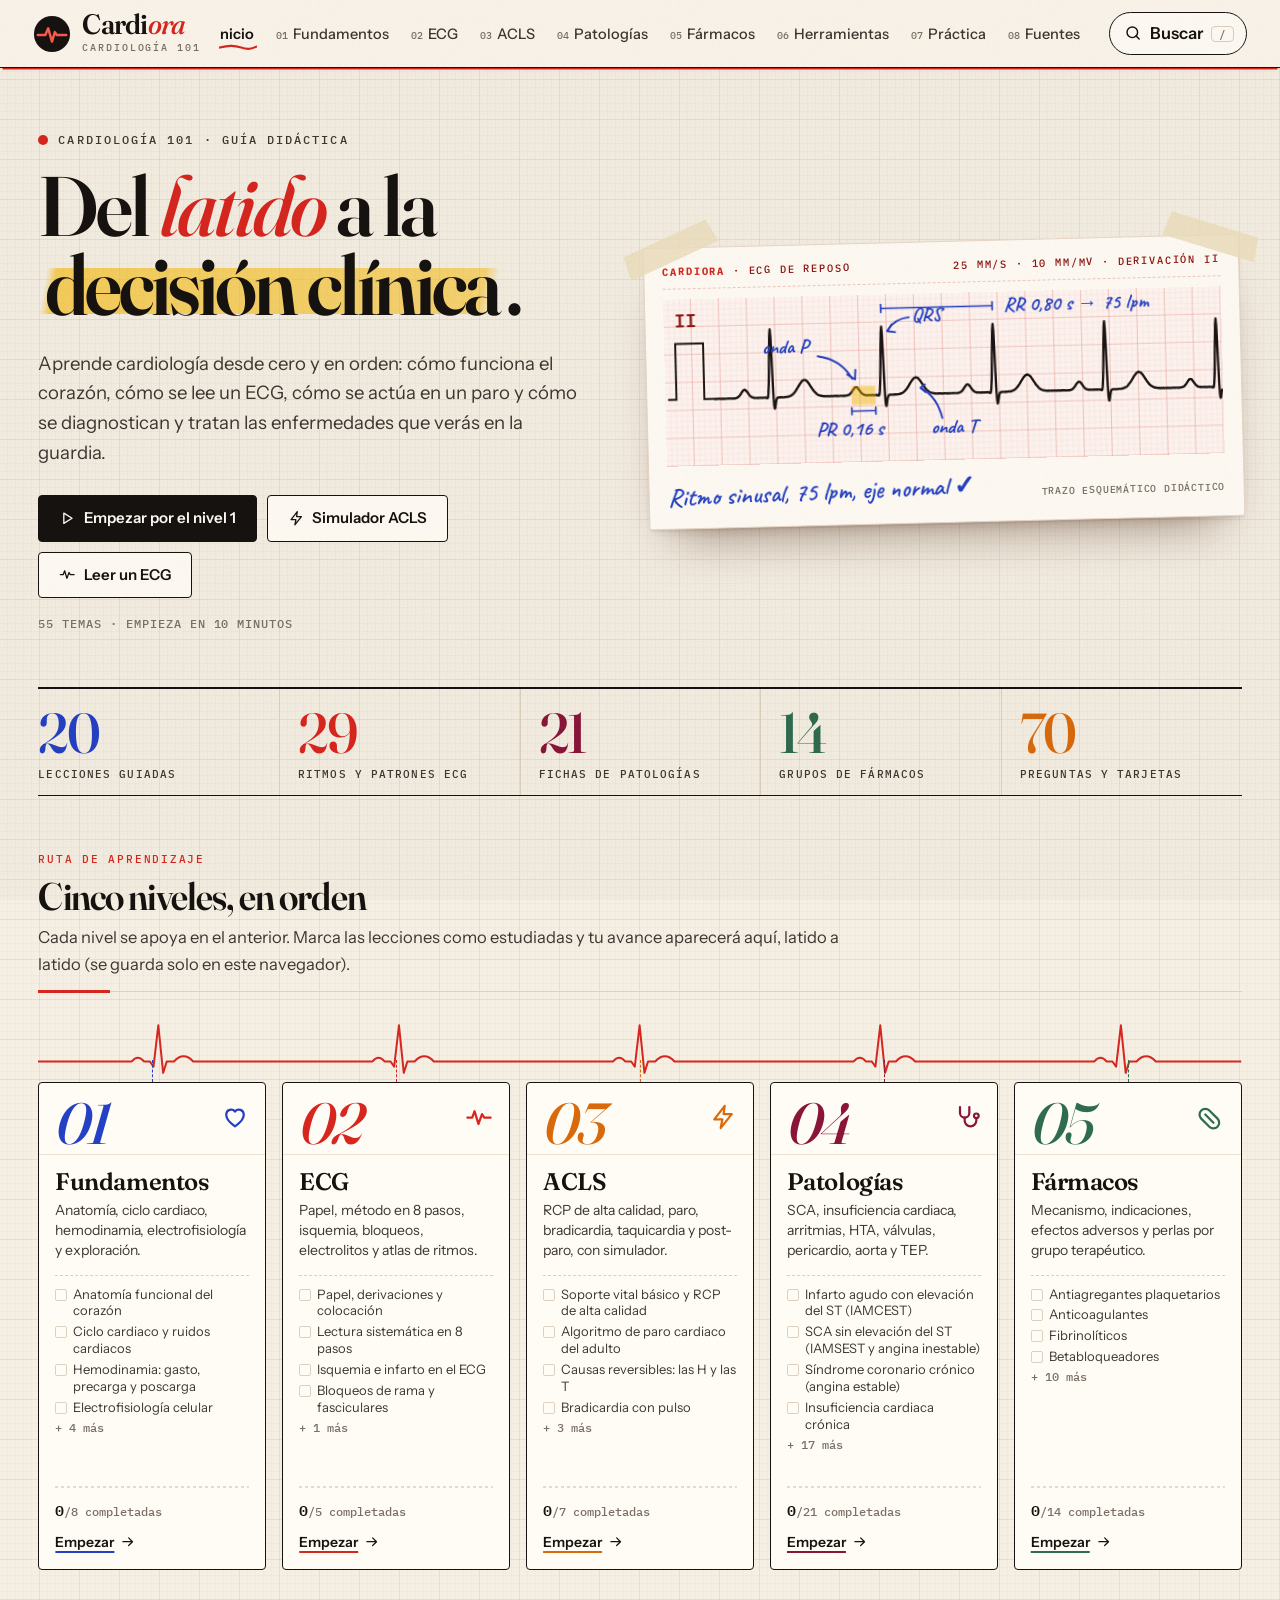
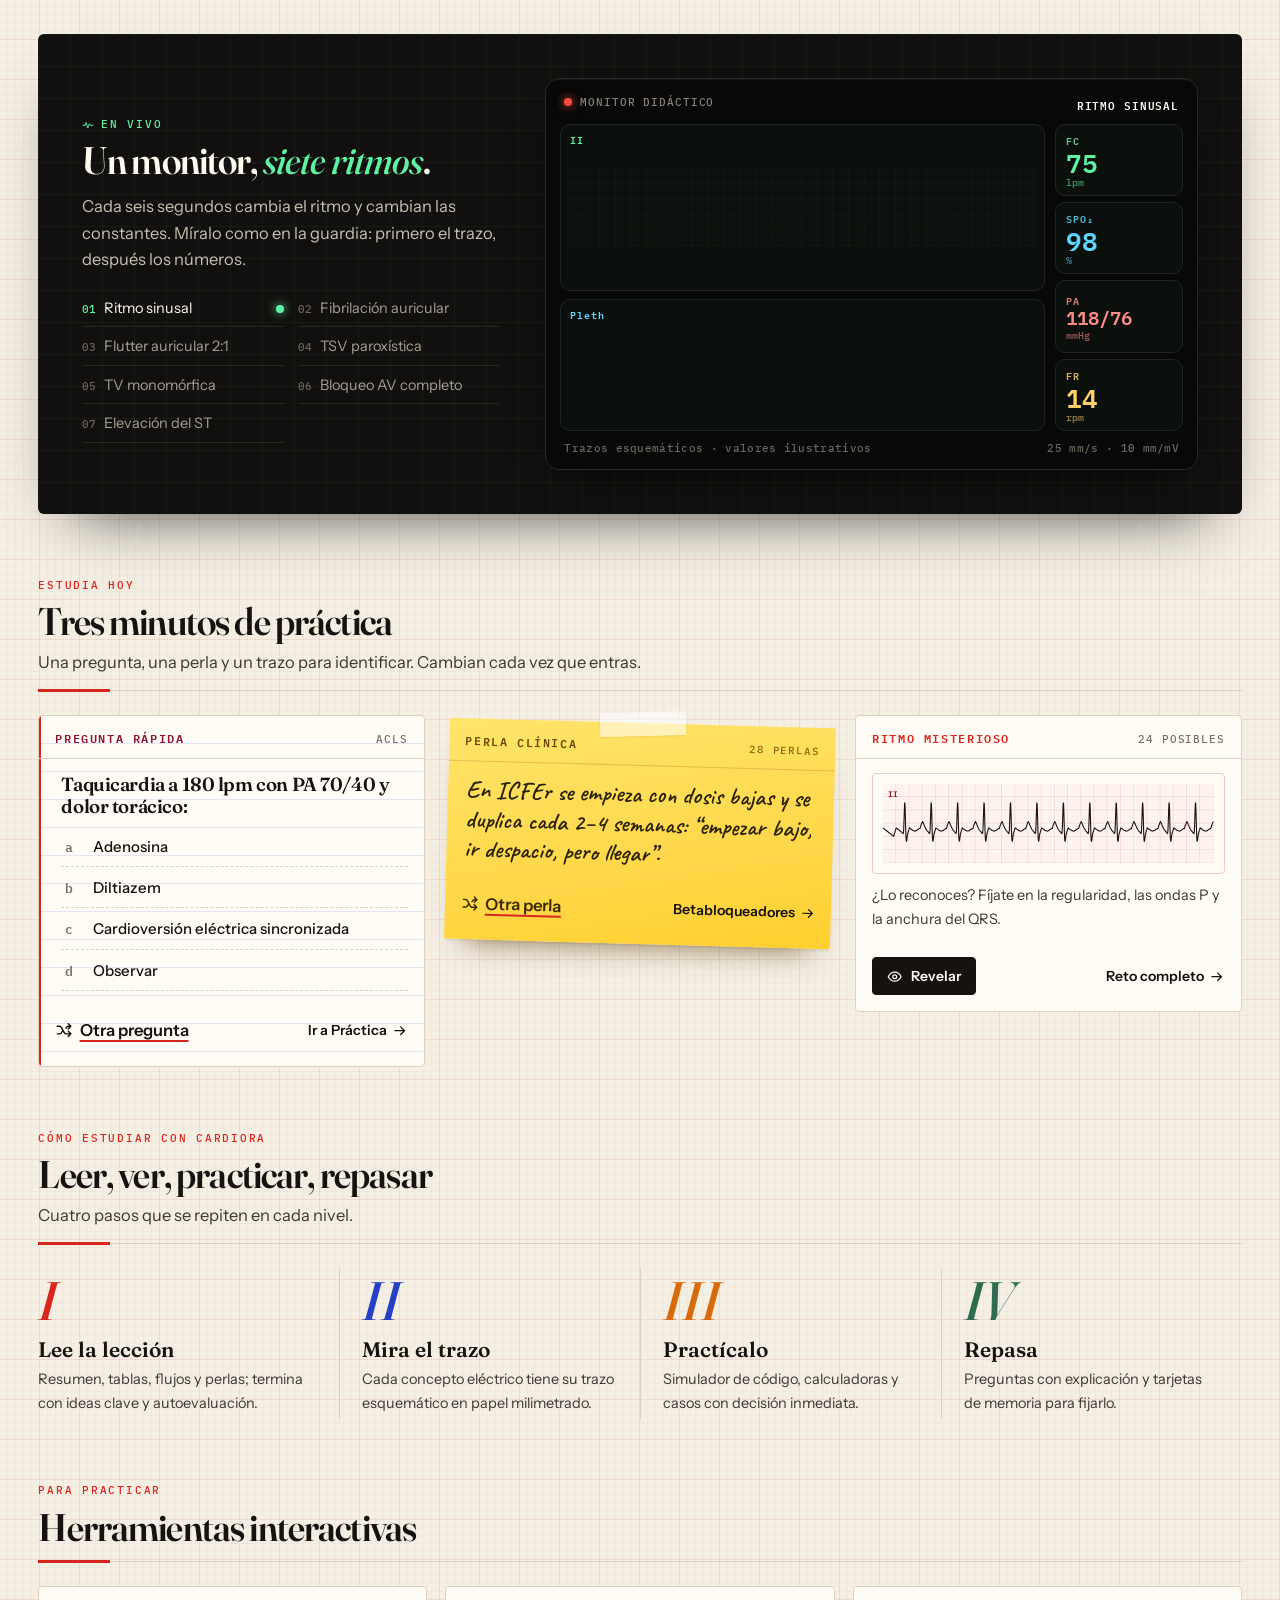
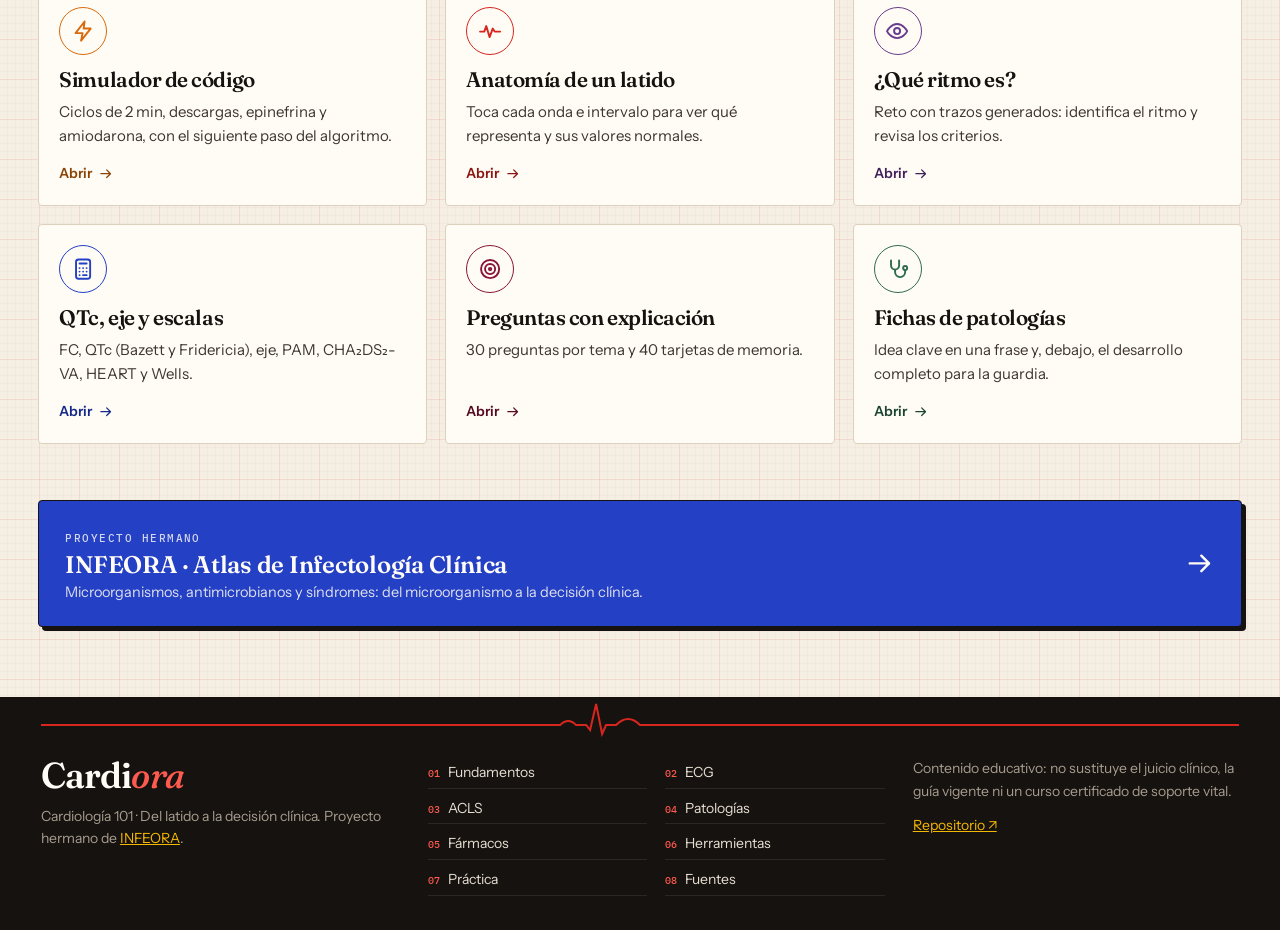
==== commit a313f364: "CARDIORA 1.2: dirección visual «trazo anotado» (frontend-design) - Papel crema con cuadrícula milime" ====
--- a/cardio/index.html
+++ b/cardio/index.html
@@ -4,15 +4,15 @@
 <meta charset="UTF-8">
 <meta name="viewport" content="width=device-width,initial-scale=1">
 <link rel="canonical" href="https://proquincy2471.github.io/atb-atlas/cardio/">
-<meta name="theme-color" content="#3b4fa6">
+<meta name="theme-color" content="#f4eee3">
 <meta name="application-name" content="CARDIORA">
 <title>CARDIORA · Cardiología 101</title>
 <meta name="description" content="CARDIORA: guía didáctica de cardiología desde lo básico. Fundamentos, ECG paso a paso, ACLS con simulador, patologías, fármacos, calculadoras y práctica.">
 <link rel="icon" type="image/svg+xml" href="./cardiora-mark.svg">
 <link rel="preconnect" href="https://fonts.googleapis.com">
 <link rel="preconnect" href="https://fonts.gstatic.com" crossorigin>
-<link href="https://fonts.googleapis.com/css2?family=Bricolage+Grotesque:opsz,wght@12..96,500..800&family=Hanken+Grotesk:wght@400;500;600;700;800&family=JetBrains+Mono:wght@400;500;600&display=swap" rel="stylesheet">
-<link rel="stylesheet" href="./cardio.css?v=1.1.0">
+<link href="https://fonts.googleapis.com/css2?family=Caveat:wght@500;700&family=Fraunces:ital,opsz,wght@0,9..144,400..700;1,9..144,400..700&family=IBM+Plex+Mono:wght@400;500;600&family=Instrument+Sans:wght@400..700&display=swap" rel="stylesheet">
+<link rel="stylesheet" href="./cardio.css?v=1.2.0">
 </head>
 <body>
 <div id="app"><p class="cd-loading">CARDIORA · cargando la guía…</p></div>
@@ -24,7 +24,7 @@
 <script src="./data/farmacos.js?v=1.0.0" defer></script>
 <script src="./data/practica.js?v=1.0.0" defer></script>
 <script src="./js/ecg-engine.js?v=1.1.0" defer></script>
-<script src="./js/icons.js?v=1.1.0" defer></script>
-<script src="./js/app.js?v=1.1.0" defer></script>
+<script src="./js/icons.js?v=1.2.0" defer></script>
+<script src="./js/app.js?v=1.2.0" defer></script>
 </body>
 </html>
--- a/cardio/cardio.css
+++ b/cardio/cardio.css
@@ -1,577 +1,658 @@
-/* CARDIORA — Cardiología 101. Identidad hermana de INFEORA: papel claro, tinta azul-negra, cobalto estructural,
-   rojo cardiaco como color de dominio y cobre de acento. Cada nivel, categoría y familia tiene su color (--c / --cd),
-   que se inyecta desde cardio/js/icons.js. Una sola hoja, sin capas heredadas. */
+/* CARDIORA — «trazo anotado». La interfaz es un ECG impreso que alguien estudió con bolígrafo y marcador:
+   papel crema con cuadrícula milimetrada y grano, tinta casi negra, rojo de plumilla ECG, azul de bolígrafo y ámbar de marcador.
+   Fraunces (títulos), Instrument Sans (lectura), IBM Plex Mono (datos) y Caveat (anotaciones a mano).
+   Cada nivel, categoría o familia inyecta su color en --c / --cd desde cardio/js/icons.js. */
 :root{
- --ink:#0a1633;--ink-2:#33415f;--ink-3:#5a6888;--line:#d6dff0;--line-2:#e7edf8;
- --paper:#f1f4fa;--plate:#fff;--cobalt:#3b4fa6;--cobalt-d:#22307a;--sky:#dfe8ff;--sky-2:#f0f4ff;
- --heart:#d0283e;--heart-l:#fde8eb;--copper:#df6a24;--copper-l:#fdeee4;--good:#1c7d4c;--good-l:#e2f4ea;
- --disp:'Bricolage Grotesque','Hanken Grotesk',system-ui,sans-serif;--body:'Hanken Grotesk','Helvetica Neue',system-ui,sans-serif;--mono:'JetBrains Mono',ui-monospace,monospace;
- --r:18px;--lift:0 1px 0 rgba(15,26,51,.04),0 16px 36px -20px rgba(15,26,51,.28);--lift-2:0 2px 0 rgba(15,26,51,.04),0 26px 50px -24px rgba(15,26,51,.38);
- --ecg-paper:#fff7f7;--ecg-g1:#f6d1d7;--ecg-g5:#eaa0ab;--ecg-ink:#151a33;
- --c:var(--cobalt);--cd:var(--cobalt-d);
+ --paper:#f4eee3;--sheet:#fffcf6;--sheet-2:#fbf6ec;--ink:#16120f;--ink-2:#3e3631;--ink-3:#7b6f65;--rule:#ddd0be;--rule-2:#ebe2d4;
+ --red:#d7261e;--red-d:#8e1410;--red-l:#fbe6e2;--blue:#2440c4;--blue-l:#e6eafb;--amber:#f5b800;--amber-l:#fff1b3;--green:#2f6b4f;--green-l:#e3efe7;
+ --grid:rgba(215,38,30,.075);--grid-2:rgba(215,38,30,.032);
+ --disp:'Fraunces',Georgia,serif;--body:'Instrument Sans','Helvetica Neue',sans-serif;--mono:'IBM Plex Mono',ui-monospace,monospace;--hand:'Caveat','Segoe Print',cursive;
+ --ecg-paper:#fff6f3;--ecg-g1:#f5d0cb;--ecg-g5:#e9a49b;--ecg-ink:#1b1412;
+ --c:var(--red);--cd:var(--red-d);
+ --hard:4px 4px 0 var(--ink);--soft:0 1px 0 rgba(40,20,10,.05),0 18px 34px -24px rgba(60,30,15,.45);
 }
 *{box-sizing:border-box}
 html{scroll-padding-top:100px;-webkit-text-size-adjust:100%}
-body{margin:0;background:var(--paper);color:var(--ink);font:16px/1.62 var(--body);-webkit-font-smoothing:antialiased;
- background-image:radial-gradient(rgba(59,79,166,.11) 1px,transparent 1.2px);background-size:24px 24px}
-body::before{content:'';position:fixed;inset:0;z-index:-1;pointer-events:none;
- background:radial-gradient(900px 600px at 105% -10%,rgba(208,40,62,.10),transparent 65%),radial-gradient(800px 600px at -10% 110%,rgba(59,79,166,.14),transparent 65%),radial-gradient(600px 420px at 55% 45%,rgba(223,106,36,.05),transparent 70%)}
+body{margin:0;color:var(--ink);font:16.5px/1.62 var(--body);-webkit-font-smoothing:antialiased;background-color:var(--paper);
+ background-image:linear-gradient(var(--grid) 1px,transparent 1px),linear-gradient(90deg,var(--grid) 1px,transparent 1px),linear-gradient(var(--grid-2) 1px,transparent 1px),linear-gradient(90deg,var(--grid-2) 1px,transparent 1px);
+ background-size:40px 40px,40px 40px,8px 8px,8px 8px;background-position:-1px -1px}
+/* grano de papel */
+body::after{content:'';position:fixed;inset:0;z-index:300;pointer-events:none;opacity:.07;mix-blend-mode:multiply;
+ background-image:url("data:image/svg+xml,%3Csvg xmlns='http://www.w3.org/2000/svg' width='180' height='180'%3E%3Cfilter id='n'%3E%3CfeTurbulence type='fractalNoise' baseFrequency='.9' numOctaves='2' stitchTiles='stitch'/%3E%3CfeColorMatrix values='0 0 0 0 .3 0 0 0 0 .2 0 0 0 0 .1 0 0 0 1 0'/%3E%3C/filter%3E%3Crect width='100%25' height='100%25' filter='url(%23n)'/%3E%3C/svg%3E")}
 body.cd-noscroll{overflow:hidden}
-a{color:var(--cobalt)}
+a{color:var(--blue)}
 img,svg{max-width:100%}
 button,input,select{font:inherit;color:inherit}
-:focus-visible{outline:3px solid var(--cobalt);outline-offset:3px;border-radius:6px}
-::selection{background:#ffd9c6}
-.ci{width:1.15em;height:1.15em;flex:0 0 auto;fill:none;stroke:currentColor;stroke-width:2;stroke-linecap:round;stroke-linejoin:round;vertical-align:-.18em}
+:focus-visible{outline:3px solid var(--blue);outline-offset:3px;border-radius:4px}
+::selection{background:var(--amber);color:var(--ink)}
+.ci{width:1.1em;height:1.1em;flex:0 0 auto;fill:none;stroke:currentColor;stroke-width:1.9;stroke-linecap:round;stroke-linejoin:round;vertical-align:-.16em}
 .cd-vh{position:absolute;width:1px;height:1px;overflow:hidden;clip:rect(0 0 0 0);white-space:nowrap}
 .cd-loading{padding:40px;text-align:center;font-family:var(--mono);color:var(--ink-3)}
-.cd-skip{position:absolute;left:12px;top:-60px;z-index:200;background:var(--ink);color:#fff;padding:10px 14px;border-radius:8px}
+.cd-skip{position:absolute;left:12px;top:-60px;z-index:400;background:var(--ink);color:var(--sheet);padding:10px 14px}
 .cd-skip:focus{top:12px}
+mark{background:linear-gradient(100deg,transparent 2%,rgba(245,184,0,.6) 4%,rgba(245,184,0,.5) 94%,transparent 97%) 0 62%/100% 44% no-repeat;color:inherit;padding:0 .08em;-webkit-box-decoration-break:clone;box-decoration-break:clone}
 
 /* ── Barra superior ── */
-.cd-top{position:sticky;top:0;z-index:50;display:flex;align-items:center;gap:16px;padding:0 clamp(14px,2.6vw,40px);min-height:70px;background:rgba(255,255,255,.92);backdrop-filter:blur(14px);border-bottom:1px solid var(--line);box-shadow:0 10px 30px -26px rgba(10,22,51,.5)}
+.cd-top{position:sticky;top:0;z-index:60;display:flex;align-items:center;gap:18px;padding:0 clamp(14px,2.6vw,40px);min-height:68px;background:rgba(251,246,236,.94);backdrop-filter:blur(10px);border-bottom:1.5px solid var(--ink);box-shadow:0 4px 0 -2.5px var(--red)}
 .cd-brand{display:flex;align-items:center;gap:11px;text-decoration:none;color:var(--ink);flex:0 0 auto}
-.cd-mark{width:42px;height:42px;flex:0 0 42px;border-radius:50%;box-shadow:0 0 0 4px var(--heart-l)}
-.cd-mark svg{display:block;width:42px;height:42px}.cd-mark circle{fill:var(--heart)}.cd-mark path{fill:none;stroke:#fff;stroke-width:2.6;stroke-linecap:round;stroke-linejoin:round}
-.cd-brand strong{display:block;font:800 27px/.9 var(--disp);letter-spacing:-.02em}.cd-brand strong span{color:var(--heart)}
-.cd-brand small{display:block;font:500 9.5px/1.4 var(--mono);letter-spacing:.16em;text-transform:uppercase;color:var(--ink-3);margin-top:3px}
-.cd-nav{display:flex;gap:3px;flex:1 1 auto;justify-content:flex-end;overflow-x:auto;scrollbar-width:none;min-width:0;padding:8px 0}
+.cd-mark{width:38px;height:38px;flex:0 0 38px}.cd-mark svg{display:block;width:38px;height:38px}
+.cd-mark circle{fill:var(--ink)}.cd-mark path{fill:none;stroke:#ff5a4f;stroke-width:2.6;stroke-linecap:round;stroke-linejoin:round}
+.cd-brand strong{display:block;font:600 28px/.85 var(--disp);letter-spacing:-.025em;font-variation-settings:'opsz' 72}
+.cd-brand strong em{font-style:italic;color:var(--red);font-weight:500}
+.cd-brand small{display:block;font:500 9.5px/1.4 var(--mono);letter-spacing:.2em;text-transform:uppercase;color:var(--ink-3);margin-top:4px}
+.cd-nav{display:flex;gap:0;flex:1 1 auto;justify-content:flex-end;overflow-x:auto;scrollbar-width:none;min-width:0}
 .cd-nav::-webkit-scrollbar{display:none}
-.cd-nav a{flex:0 0 auto;display:flex;align-items:center;gap:7px;padding:9px 12px;border-radius:999px;text-decoration:none;color:var(--ink-2);font:600 14px/1 var(--body);white-space:nowrap;transition:background .15s,color .15s}
-.cd-nav a .ci{color:var(--ink-3);width:17px;height:17px}
-.cd-nav a:hover{background:var(--sky-2);color:var(--cobalt)}.cd-nav a:hover .ci{color:var(--cobalt)}
-.cd-nav a.on{background:var(--ink);color:#fff}.cd-nav a.on .ci{color:#ff9aa8}
-.cd-searchbtn{flex:0 0 auto;display:flex;align-items:center;gap:8px;background:#fff;border:1px solid var(--line);border-radius:999px;padding:9px 12px 9px 14px;cursor:pointer;color:var(--ink-3);font-weight:600}
-.cd-searchbtn:hover{border-color:var(--cobalt);box-shadow:0 0 0 4px var(--sky)}
-.cd-searchbtn kbd{font:500 11px var(--mono);background:var(--sky);color:var(--cobalt);padding:1px 8px;border-radius:999px}
-
-.cd-main{max-width:1340px;margin:0 auto;padding:26px clamp(14px,3vw,44px) 64px;outline:none}
+.cd-nav a{position:relative;flex:0 0 auto;display:flex;align-items:baseline;gap:5px;padding:23px 11px 21px;text-decoration:none;color:var(--ink-2);font:500 14.5px/1 var(--body);white-space:nowrap}
+.cd-nav a i{font:500 10px var(--mono);font-style:normal;color:var(--ink-3)}
+.cd-nav a:hover{color:var(--ink)}
+.cd-nav a.on{color:var(--ink);font-weight:600}.cd-nav a.on i{color:var(--red)}
+.cd-nav a.on::after{content:'';position:absolute;left:8px;right:8px;bottom:12px;height:7px;background:url("data:image/svg+xml,%3Csvg xmlns='http://www.w3.org/2000/svg' viewBox='0 0 100 8' preserveAspectRatio='none'%3E%3Cpath d='M1 5c14-4 25 1 38-1s22-3 35 0 18 1 25-1' fill='none' stroke='%23d7261e' stroke-width='2.4' stroke-linecap='round'/%3E%3C/svg%3E") center/100% 100% no-repeat}
+.cd-searchbtn{flex:0 0 auto;display:flex;align-items:center;gap:8px;background:var(--sheet);border:1.5px solid var(--ink);border-radius:999px;padding:7px 12px 7px 14px;cursor:pointer;color:var(--ink);font-weight:600}
+.cd-searchbtn:hover{box-shadow:3px 3px 0 var(--red)}
+.cd-searchbtn kbd{font:500 11px var(--mono);border:1px solid var(--rule);padding:0 7px;border-radius:4px;color:var(--ink-3)}
+
+.cd-main{max-width:1320px;margin:0 auto;padding:26px clamp(16px,3vw,44px) 70px;outline:none}
+.cd-enter>*{animation:rise .7s cubic-bezier(.2,.7,.2,1) both}
+.cd-enter>*:nth-child(2){animation-delay:.06s}.cd-enter>*:nth-child(3){animation-delay:.12s}.cd-enter>*:nth-child(4){animation-delay:.18s}.cd-enter>*:nth-child(5){animation-delay:.24s}.cd-enter>*:nth-child(n+6){animation-delay:.3s}
+@keyframes rise{from{opacity:0;transform:translateY(14px)}to{opacity:1;transform:none}}
 
 /* ── Tipografía ── */
-h1,h2,h3{font-family:var(--disp);letter-spacing:-.025em;color:var(--ink);margin:0}
-h1{font-size:clamp(36px,4.8vw,66px);line-height:1;font-weight:800}
-h2{font-size:clamp(25px,2.6vw,36px);line-height:1.08;font-weight:700}
-h3{font-size:20px;line-height:1.18;font-weight:700}
+h1,h2,h3{font-family:var(--disp);color:var(--ink);margin:0;font-weight:600;letter-spacing:-.022em;font-variation-settings:'opsz' 96}
+h1{font-size:clamp(40px,5.4vw,78px);line-height:.98}
+h2{font-size:clamp(28px,3vw,42px);line-height:1.05}
+h3{font-size:21px;line-height:1.18;font-variation-settings:'opsz' 36}
+h1 em,h2 em{font-style:italic;font-weight:500;color:var(--red)}
 p{margin:0 0 12px;color:var(--ink-2)}
-.cd-over{font:600 11px/1.4 var(--mono);letter-spacing:.12em;text-transform:uppercase;color:var(--c,var(--cobalt));margin:0 0 6px}
+b,strong{font-weight:650}
+.cd-over{display:flex;align-items:center;gap:7px;font:500 11px/1.4 var(--mono);letter-spacing:.16em;text-transform:uppercase;color:var(--c,var(--red));margin:0 0 8px}
 .cd-small{font-size:13.5px;color:var(--ink-3)}
 .cd-muted{color:var(--ink-3)}
-.cd-crumb{display:flex;flex-wrap:wrap;gap:8px;align-items:center;font:500 11px var(--mono);letter-spacing:.1em;text-transform:uppercase;color:var(--ink-3);margin:0 0 14px}
-.cd-crumb a{color:var(--ink-3);text-decoration:none}.cd-crumb a:hover{color:var(--cobalt)}.cd-crumb span{color:var(--ink);font-weight:600}.cd-crumb i{font-style:normal;opacity:.5}
+.cd-hand{font-family:var(--hand);color:var(--blue);font-weight:600}
+.cd-crumb{display:flex;flex-wrap:wrap;gap:8px;align-items:center;font:500 11px var(--mono);letter-spacing:.12em;text-transform:uppercase;color:var(--ink-3);margin:0 0 14px}
+.cd-crumb a{color:var(--ink-3);text-decoration:none}.cd-crumb a:hover{color:var(--red)}.cd-crumb span{color:var(--ink)}.cd-crumb i{font-style:normal;color:var(--red)}
 
 /* ── Botones, chips ── */
-.cd-btn{display:inline-flex;align-items:center;justify-content:center;gap:8px;min-height:46px;padding:10px 20px;border-radius:999px;border:1px solid var(--line);background:#fff;color:var(--ink);font-weight:700;font-size:15px;text-decoration:none;cursor:pointer;transition:border-color .15s,box-shadow .15s,background .15s,transform .15s;text-align:center}
-.cd-btn:hover{border-color:var(--cobalt);box-shadow:0 0 0 4px var(--sky)}
-.cd-btn-main{background:var(--cobalt);border-color:var(--cobalt);color:#fff}.cd-btn-main:hover{background:var(--cobalt-d)}
-.cd-btn-hot{background:linear-gradient(135deg,#ff4b61,var(--heart) 45%,var(--copper));border:0;color:#fff;box-shadow:0 14px 30px -12px rgba(208,40,62,.7)}
-.cd-btn-hot:hover{transform:translateY(-1px);box-shadow:0 18px 34px -12px rgba(208,40,62,.8)}
-.cd-btn-ghost{background:rgba(255,255,255,.08);border-color:rgba(255,255,255,.28);color:#fff}
-.cd-btn-ghost:hover{background:rgba(255,255,255,.16);border-color:#fff;box-shadow:none}
-.cd-btn-sm{min-height:38px;padding:7px 14px;font-size:14px}
-.cd-link-btn{display:inline-flex;align-items:center;gap:6px;background:none;border:0;padding:6px 0;font-weight:700;color:var(--cd);cursor:pointer}
+.cd-btn{display:inline-flex;align-items:center;justify-content:center;gap:8px;min-height:46px;padding:10px 20px;border-radius:4px;border:1.5px solid var(--ink);background:var(--sheet);color:var(--ink);font-weight:600;font-size:15px;text-decoration:none;cursor:pointer;transition:transform .14s,box-shadow .14s,background .14s;text-align:center}
+.cd-btn:hover{transform:translate(-2px,-2px);box-shadow:var(--hard)}
+.cd-btn:active{transform:none;box-shadow:none}
+.cd-btn-main{background:var(--ink);color:var(--sheet)}
+.cd-btn-main:hover{background:var(--red);border-color:var(--ink)}
+.cd-btn-sm{min-height:38px;padding:6px 14px;font-size:14px}
+.cd-link-btn{display:inline-flex;align-items:center;gap:6px;background:none;border:0;padding:6px 0;font-weight:600;color:var(--ink);cursor:pointer;text-decoration:underline;text-decoration-color:var(--red);text-underline-offset:4px;text-decoration-thickness:1.5px}
 .cd-cta,.cd-pn{display:flex;flex-wrap:wrap;gap:10px}
-.cd-pn-wide{margin-top:24px;justify-content:space-between}
-.cd-chip{display:inline-block;font:600 10.5px/1 var(--mono);letter-spacing:.09em;text-transform:uppercase;padding:6px 9px;border-radius:999px;background:color-mix(in srgb,var(--c) 12%,#fff);color:var(--cd)}
+.cd-pn-wide{margin-top:26px;justify-content:space-between}
+.cd-chip{display:inline-block;font:500 10.5px/1 var(--mono);letter-spacing:.12em;text-transform:uppercase;padding:5px 8px;border:1px solid var(--c);color:var(--cd);border-radius:2px}
 .cd-chips{display:flex;flex-wrap:wrap;gap:8px;margin-bottom:18px}
-.cd-chipbtn{display:inline-flex;align-items:center;gap:8px;min-height:40px;padding:7px 14px;border-radius:999px;border:1px solid var(--line);background:#fff;font-weight:600;font-size:14px;cursor:pointer;color:var(--ink-2);transition:all .15s}
-.cd-chipbtn i{width:10px;height:10px;border-radius:50%;background:var(--c)}
-.cd-chipbtn small{font:600 11px var(--mono);color:var(--ink-3);background:var(--sky-2);padding:2px 7px;border-radius:999px}
-.cd-chipbtn:hover{border-color:var(--c,var(--cobalt))}
-.cd-chipbtn.on{background:var(--c,var(--ink));border-color:var(--c,var(--ink));color:#fff}.cd-chipbtn.on i{background:#fff}.cd-chipbtn.on small{background:rgba(255,255,255,.2);color:#fff}
-
-/* ── Rejillas y tarjetas genéricas ── */
-.cd-section{margin:44px 0}
-.cd-sechead{display:flex;gap:14px;align-items:flex-start;margin-bottom:20px;max-width:880px}
-.cd-sechead p:not(.cd-over){margin:6px 0 0}
-.cd-sec-icon{flex:0 0 46px;height:46px;border-radius:14px;display:grid;place-items:center;background:color-mix(in srgb,var(--c) 15%,#fff);border:1px solid color-mix(in srgb,var(--c) 28%,#fff);color:var(--c);font-size:22px;margin-top:2px}
-.cd-grid3{display:grid;grid-template-columns:repeat(auto-fill,minmax(min(100%,320px),1fr));gap:16px}
-.cd-grid2{display:grid;grid-template-columns:repeat(auto-fit,minmax(min(100%,420px),1fr));gap:16px;margin:16px 0}
-.cd-card{display:flex;flex-direction:column;gap:9px;background:var(--plate);border:1px solid var(--line);border-radius:var(--r);padding:20px;text-decoration:none;color:var(--ink);box-shadow:var(--lift);transition:transform .16s,border-color .16s,box-shadow .16s;min-width:0}
-.cd-card:hover{transform:translateY(-3px);border-color:var(--c);box-shadow:var(--lift-2)}
+.cd-chipbtn{display:inline-flex;align-items:center;gap:8px;min-height:40px;padding:7px 14px;border-radius:999px;border:1.5px solid var(--rule);background:var(--sheet);font-weight:550;font-size:14px;cursor:pointer;color:var(--ink-2);transition:all .14s}
+.cd-chipbtn i{width:9px;height:9px;border-radius:50%;background:var(--c)}
+.cd-chipbtn small{font:500 11px var(--mono);color:var(--ink-3)}
+.cd-chipbtn:hover{border-color:var(--ink);color:var(--ink)}
+.cd-chipbtn.on{background:var(--c,var(--ink));border-color:var(--c,var(--ink));color:var(--sheet)}.cd-chipbtn.on i{background:var(--sheet)}.cd-chipbtn.on small{color:rgba(255,252,246,.75)}
+
+/* ── Secciones y rejillas ── */
+.cd-section{margin:56px 0}
+.cd-sechead{position:relative;margin-bottom:24px;padding-bottom:14px;border-bottom:1px solid var(--rule);max-width:none}
+.cd-sechead::after{content:'';position:absolute;left:0;bottom:-2px;width:72px;height:3px;background:var(--c,var(--red))}
+.cd-sechead p:not(.cd-over){margin:8px 0 0;max-width:74ch}
+.cd-grid3{display:grid;grid-template-columns:repeat(auto-fill,minmax(min(100%,320px),1fr));gap:18px}
+.cd-grid2{display:grid;grid-template-columns:repeat(auto-fit,minmax(min(100%,420px),1fr));gap:18px;margin:18px 0}
+.cd-card,.cd-panel,.cd-block,.cd-lcard,.cd-pcard,.cd-tcard,.cd-widget,.cd-drug,.cd-quiz,.cd-aside-box,.cd-calc,.cd-anatomy-fig,.cd-conduction,.cd-strip{background:var(--sheet);border:1px solid var(--rule);border-radius:4px}
+.cd-card{display:flex;flex-direction:column;gap:8px;padding:18px;text-decoration:none;color:var(--ink);transition:transform .16s,box-shadow .16s,border-color .16s;min-width:0}
+.cd-card:hover{transform:translate(-3px,-3px);box-shadow:5px 5px 0 var(--c);border-color:var(--ink)}
 .cd-card p{font-size:15px;margin:0}
 .cd-card .cd-chip{align-self:flex-start}
-.cd-panel{background:var(--plate);border:1px solid var(--line);border-radius:var(--r);padding:22px;box-shadow:var(--lift);min-width:0}
-.cd-panel-wide{margin:16px 0}
-.cd-ph{display:flex;align-items:center;gap:12px;font-size:21px;margin-bottom:14px}
-.cd-ph span{flex:0 0 38px;height:38px;border-radius:12px;display:grid;place-items:center;background:color-mix(in srgb,var(--c) 13%,#fff);color:var(--c);font-size:19px}
-.cd-panel-accent{background:linear-gradient(180deg,var(--copper-l),#fff 70%);border-color:#f6cdb2}.cd-panel-accent .cd-ph span{background:#fff;color:var(--copper)}
-.cd-panel-red{background:linear-gradient(180deg,var(--heart-l),#fff 70%);border-color:#f4c0c8}.cd-panel-red .cd-ph span{background:#fff;color:var(--heart)}.cd-panel-red .cd-list li::marker{color:var(--heart)}
-.cd-panel-fill{background:linear-gradient(160deg,var(--c),var(--cd));border:0;color:#fff}.cd-panel-fill h2,.cd-panel-fill p{color:#fff}.cd-panel-fill .cd-ph span{background:rgba(255,255,255,.18);color:#fff}
-.cd-panel-fill .cd-btn{background:#fff;color:var(--cd);border-color:#fff}.cd-panel-fill .cd-btn-main{background:var(--ink);color:#fff;border-color:var(--ink)}
+.cd-panel{padding:22px;min-width:0}
+.cd-panel-wide{margin:18px 0}
+.cd-ph{display:flex;align-items:center;gap:10px;font-size:23px;margin-bottom:14px}
+.cd-ph .ci{color:var(--c);font-size:21px}
+.cd-panel-accent{background:linear-gradient(176deg,#fff3b8,#fff8d6);border-color:#ecd98a;box-shadow:var(--soft)}
+.cd-panel-accent .cd-ph .ci{color:#9a6c00}
+.cd-panel-red{background:var(--red-l);border-color:#efc1b9;border-left:4px solid var(--red)}.cd-panel-red .cd-ph .ci{color:var(--red)}
+.cd-panel-fill{background:var(--c);border-color:var(--c);color:var(--sheet)}.cd-panel-fill h2,.cd-panel-fill p,.cd-panel-fill b{color:var(--sheet)}.cd-panel-fill .cd-ph .ci{color:var(--sheet)}
+.cd-panel-fill .cd-btn{border-color:var(--sheet)}.cd-panel-fill .cd-btn-main{background:var(--ink);border-color:var(--ink)}
 .cd-empty{padding:30px;text-align:center;color:var(--ink-3)}
 
-/* ── Cabecera de color (mast) ── */
-.cd-mast{position:relative;overflow:hidden;border-radius:26px;padding:clamp(22px,3.4vw,44px);margin-bottom:26px;color:#fff;
- background:radial-gradient(520px 300px at 92% 0%,rgba(255,255,255,.18),transparent 70%),linear-gradient(135deg,var(--c),var(--cd));box-shadow:0 28px 60px -34px var(--cd)}
-.cd-mast::after{content:'';position:absolute;inset:0;pointer-events:none;background-image:linear-gradient(rgba(255,255,255,.07) 1px,transparent 1px),linear-gradient(90deg,rgba(255,255,255,.07) 1px,transparent 1px);background-size:22px 22px;-webkit-mask-image:linear-gradient(120deg,transparent 30%,#000);mask-image:linear-gradient(120deg,transparent 30%,#000)}
-.cd-mast-wave{position:absolute;left:0;right:0;bottom:6px;width:100%;height:70px;pointer-events:none;opacity:.35}
-.cd-mast-wave path{fill:none;stroke:#fff;stroke-width:1.6;vector-effect:non-scaling-stroke}
-.cd-mast-body{position:relative;z-index:1;display:flex;gap:clamp(16px,2.4vw,28px);align-items:flex-start}
-.cd-mast-icon{flex:0 0 auto;width:clamp(56px,6vw,78px);height:clamp(56px,6vw,78px);border-radius:22px;display:grid;place-items:center;background:rgba(255,255,255,.16);border:1px solid rgba(255,255,255,.3);font-size:clamp(28px,3vw,38px);color:#fff}
-.cd-mast-copy{flex:1 1 auto;min-width:0}
-.cd-mast-over{font:600 11px/1.4 var(--mono);letter-spacing:.14em;text-transform:uppercase;color:rgba(255,255,255,.82);margin:0 0 8px}
-.cd-mast h1{color:#fff;font-size:clamp(34px,4.4vw,60px);overflow-wrap:anywhere}
-.cd-mast-lead{color:rgba(255,255,255,.9);font-size:clamp(16px,1.35vw,19px);line-height:1.55;max-width:70ch;margin:14px 0 0}
-.cd-mast-pills{display:flex;flex-wrap:wrap;gap:8px;margin-top:18px}
-.cd-mast-pills span{display:inline-flex;align-items:center;gap:7px;padding:7px 12px;border-radius:999px;background:rgba(255,255,255,.15);border:1px solid rgba(255,255,255,.25);font-weight:600;font-size:14px;color:#fff;backdrop-filter:blur(4px)}
-.cd-ring{flex:0 0 auto;width:124px;height:124px;border-radius:50%;display:grid;place-items:center;background:conic-gradient(#fff calc(var(--p)*1%),rgba(255,255,255,.2) 0);position:relative}
-.cd-ring>div{width:96px;height:96px;border-radius:50%;background:var(--cd);display:flex;flex-direction:column;align-items:center;justify-content:center;text-align:center}
-.cd-ring b{font:800 28px/1 var(--disp);color:#fff}.cd-ring b small{font-size:15px;opacity:.7}
-.cd-ring span{font:600 9.5px/1.2 var(--mono);letter-spacing:.1em;text-transform:uppercase;color:rgba(255,255,255,.8);margin-top:4px}
-
-/* ── Inicio: héroe con monitor ── */
-.cd-hero{position:relative;overflow:hidden;display:grid;grid-template-columns:minmax(0,1fr) minmax(0,1.02fr);gap:clamp(22px,3.6vw,54px);align-items:center;border-radius:30px;padding:clamp(24px,4vw,58px);color:#fff;
- background:radial-gradient(700px 420px at 85% 10%,rgba(208,40,62,.45),transparent 65%),radial-gradient(600px 400px at 0% 100%,rgba(59,79,166,.75),transparent 70%),linear-gradient(135deg,#0a1633,#17235a 60%,#26357e);box-shadow:0 40px 80px -40px rgba(10,22,51,.8)}
-.cd-hero::after{content:'';position:absolute;inset:0;pointer-events:none;background-image:linear-gradient(rgba(255,255,255,.05) 1px,transparent 1px),linear-gradient(90deg,rgba(255,255,255,.05) 1px,transparent 1px);background-size:26px 26px}
-.cd-hero-heart{position:absolute;left:-90px;bottom:-120px;width:520px;height:520px;opacity:.07;filter:invert(1);pointer-events:none}
-.cd-hero-copy,.cd-monitor{position:relative;z-index:1}
-.cd-hero-over{display:inline-flex;align-items:center;gap:10px;font:600 11.5px var(--mono);letter-spacing:.13em;text-transform:uppercase;color:#ffb3bd;margin:0 0 18px}
-.cd-hero-over span{width:30px;height:30px;border-radius:50%;display:grid;place-items:center;background:var(--heart);color:#fff;font-size:15px;animation:beat 1.2s ease-in-out infinite}
-@keyframes beat{0%,100%{transform:scale(1)}15%{transform:scale(1.18)}30%{transform:scale(.96)}45%{transform:scale(1.08)}}
-.cd-hero h1{color:#fff;font-size:clamp(40px,5.2vw,74px)}
-.cd-hero h1 em{font-style:normal;background:linear-gradient(90deg,#ff6b7e,#ffb07a);-webkit-background-clip:text;background-clip:text;color:transparent}
-.cd-hero-lead{color:rgba(255,255,255,.86);font-size:clamp(16px,1.4vw,19.5px);line-height:1.6;max-width:56ch;margin:18px 0 0}
-.cd-hero .cd-cta{margin-top:26px}
-.cd-hero-progress{display:flex;align-items:center;gap:8px;margin:20px 0 0;color:rgba(255,255,255,.75);font-size:14.5px}.cd-hero-progress b{color:#fff}
-.cd-monitor{background:linear-gradient(180deg,#081028,#050a1c);border:1px solid #2a3a72;border-radius:22px;padding:14px;box-shadow:0 30px 60px -30px #000,inset 0 1px 0 rgba(255,255,255,.08)}
-.cd-mon-head,.cd-mon-foot{display:flex;justify-content:space-between;gap:10px;flex-wrap:wrap;font:500 11px var(--mono);letter-spacing:.08em;text-transform:uppercase;color:#8fa3d8;padding:2px 4px 10px}
-.cd-mon-foot{padding:10px 4px 0;text-transform:none;letter-spacing:.04em;font-size:10.5px;color:#6e80b8}
-.cd-mon-head #heroName{color:#fff;font-weight:600;letter-spacing:.04em}
-.cd-rec{display:inline-block;width:8px;height:8px;border-radius:50%;background:#ff4b61;margin-right:8px;box-shadow:0 0 10px #ff4b61;animation:blink 1.4s steps(2,start) infinite}
+/* ── Folio: cabecera de página ── */
+.cd-folio{position:relative;margin:0 0 34px;padding-top:26px;border-top:2px solid var(--ink)}
+.cd-folio::before{content:'';position:absolute;left:0;top:-2px;width:140px;height:8px;background:var(--c)}
+.cd-folio-grid{display:grid;grid-template-columns:auto minmax(0,1fr) auto;gap:clamp(18px,3vw,44px);align-items:start}
+.cd-folio-num{font:italic 500 clamp(84px,10vw,152px)/.8 var(--disp);font-variation-settings:'opsz' 144;letter-spacing:-.05em;color:transparent;-webkit-text-stroke:1.6px var(--c);text-shadow:5px 5px 0 color-mix(in srgb,var(--c) 14%,transparent);padding-top:4px;min-width:1ch}
+.cd-folio-over{display:flex;align-items:center;gap:8px;font:500 11.5px var(--mono);letter-spacing:.16em;text-transform:uppercase;color:var(--ink-3);margin:6px 0 10px}
+.cd-folio-over .ci{color:var(--c);font-size:16px}
+.cd-folio h1{font-size:clamp(38px,5vw,74px);overflow-wrap:anywhere}
+.cd-folio-lead{font-size:clamp(16.5px,1.35vw,19.5px);line-height:1.55;color:var(--ink-2);max-width:66ch;margin:14px 0 0}
+.cd-folio-facts{display:flex;flex-wrap:wrap;gap:4px 0;margin:18px 0 0;font:500 12px var(--mono);letter-spacing:.06em;text-transform:uppercase;color:var(--ink-2)}
+.cd-folio-facts span{display:inline-flex;align-items:center;gap:6px;padding-right:14px;margin-right:14px;border-right:1px solid var(--rule)}
+.cd-folio-facts span:last-child{border:0}
+.cd-folio-facts .ci{color:var(--c)}
+.cd-folio .cd-trace{flex-direction:column;align-items:flex-end;padding-top:10px}
+.cd-folio .cd-trace svg{width:clamp(140px,16vw,220px)}
+.cd-ribbon{position:relative;display:flex;align-items:center;gap:12px;margin-top:24px;padding:4px 0;border-top:1px solid var(--rule);border-bottom:1px solid var(--rule);overflow:hidden}
+.cd-ribbon>span{flex:0 0 auto;font:600 10.5px var(--mono);color:var(--c);border:1px solid var(--c);padding:2px 6px;border-radius:2px;background:var(--sheet)}
+.cd-ribbon .ecg-svg{flex:1 1 auto;min-width:0;height:52px;width:100%}
+.cd-ribbon .ecg-paper{fill:transparent}.cd-ribbon .ecg-g1{stroke:transparent}.cd-ribbon .ecg-g5{stroke:rgba(215,38,30,.14)}
+.cd-ribbon .ecg-trace{stroke:var(--c);stroke-width:.42}
+.cd-trace{display:flex;align-items:center;gap:10px;min-width:0}
+.cd-trace svg{display:block;height:24px;width:100%;max-width:220px;overflow:visible}
+.cd-trace .off{fill:none;stroke:var(--rule);stroke-width:1.4;stroke-dasharray:3 3;vector-effect:non-scaling-stroke}
+.cd-trace .on{fill:none;stroke:var(--c,var(--red));stroke-width:1.8;stroke-linejoin:round;vector-effect:non-scaling-stroke}
+.cd-trace span{font:500 11.5px var(--mono);color:var(--ink-3);white-space:nowrap}.cd-trace b{font:600 15px var(--mono);color:var(--ink)}
+
+/* ── Inicio: héroe con trazo anotado ── */
+.cd-hero{display:grid;grid-template-columns:minmax(0,1fr) minmax(0,1.08fr);gap:clamp(24px,4.4vw,70px);align-items:center;padding:clamp(10px,3vw,40px) 0 10px}
+.cd-kicker{display:flex;align-items:center;gap:10px;font:500 11.5px var(--mono);letter-spacing:.18em;text-transform:uppercase;color:var(--ink-2);margin:0 0 20px}
+.cd-pulse{width:10px;height:10px;border-radius:50%;background:var(--red);box-shadow:0 0 0 0 rgba(215,38,30,.6);animation:pulse 1.3s ease-out infinite}
+@keyframes pulse{0%{box-shadow:0 0 0 0 rgba(215,38,30,.55)}70%{box-shadow:0 0 0 12px rgba(215,38,30,0)}100%{box-shadow:0 0 0 0 rgba(215,38,30,0)}}
+.cd-hero h1{font-size:clamp(48px,6.6vw,104px);line-height:.93;letter-spacing:-.035em;font-variation-settings:'opsz' 144}
+.cd-hero h1 em{color:var(--red)}
+.cd-hero-lead{font-size:clamp(17px,1.45vw,20px);line-height:1.6;max-width:52ch;margin:24px 0 0}
+.cd-hero .cd-cta{margin-top:28px}
+.cd-hero-progress{margin:18px 0 0;font:500 12px var(--mono);letter-spacing:.08em;text-transform:uppercase;color:var(--ink-3)}.cd-hero-progress b{color:var(--red);font-size:15px}
+.cd-printout{position:relative;margin:0;padding:16px 18px 12px;background:var(--sheet);border:1px solid #e8d8c8;border-radius:2px;transform:rotate(-1.4deg);box-shadow:0 2px 0 rgba(60,30,15,.05),0 30px 50px -28px rgba(70,35,15,.55),0 6px 14px -8px rgba(70,35,15,.25);animation:drop .9s cubic-bezier(.2,.8,.2,1) both .1s}
+@keyframes drop{from{opacity:0;transform:rotate(-5deg) translateY(-20px)}to{opacity:1;transform:rotate(-1.4deg)}}
+.cd-tape{position:absolute;top:-12px;width:96px;height:26px;background:rgba(236,222,190,.82);box-shadow:0 1px 2px rgba(0,0,0,.08);clip-path:polygon(3% 0,97% 4%,100% 100%,0 96%)}
+.cd-tape-l{left:-22px;transform:rotate(-24deg)}.cd-tape-r{right:-22px;transform:rotate(18deg)}
+.cd-printout-head{display:flex;justify-content:space-between;gap:10px;flex-wrap:wrap;font:500 10.5px var(--mono);letter-spacing:.08em;text-transform:uppercase;color:var(--red-d);padding:0 0 10px;border-bottom:1px dashed #efc8c2;margin-bottom:10px}
+.cd-printout-head b{color:var(--red)}
+.cd-printout-strip{position:relative}
+.cd-printout-strip .ecg-svg{border-radius:0}
+.cd-notes{position:absolute;inset:0;width:100%;height:100%;pointer-events:none;overflow:visible}
+.cd-notes path{fill:none;stroke:var(--blue);stroke-width:.34;stroke-linecap:round;stroke-linejoin:round;stroke-dasharray:30;stroke-dashoffset:30;animation:ink 1s ease forwards 1s}
+.cd-notes path.br{stroke-width:.3}
+.cd-notes path.hl{stroke:var(--amber);stroke-width:3.4;opacity:.45;stroke-linecap:butt;stroke-dasharray:none;stroke-dashoffset:0;animation:none}
+.cd-notes text{font:700 3.6px var(--hand);fill:var(--blue);opacity:0;animation:fadein .5s ease forwards 1.5s}
+.cd-notes text.sm{font-size:3px}
+@keyframes ink{to{stroke-dashoffset:0}}
+@keyframes fadein{to{opacity:1}}
+.cd-printout-foot{display:flex;justify-content:space-between;align-items:baseline;gap:10px;flex-wrap:wrap;margin:8px 0 0}
+.cd-printout-foot .cd-hand{font-size:clamp(20px,2vw,27px);transform:rotate(-1deg);display:inline-block}
+.cd-printout-foot span:last-child{font:500 10px var(--mono);letter-spacing:.08em;text-transform:uppercase;color:var(--ink-3)}
+
+.cd-stats{display:grid;grid-template-columns:repeat(5,minmax(0,1fr));margin:46px 0 10px;border-top:2px solid var(--ink);border-bottom:1px solid var(--ink)}
+.cd-stats div{padding:16px 18px 14px;border-left:1px solid var(--rule)}
+.cd-stats div:first-child{border-left:0;padding-left:0}
+.cd-stats b{display:block;font:500 clamp(40px,4.4vw,62px)/1 var(--disp);font-variation-settings:'opsz' 144;letter-spacing:-.04em;color:var(--c)}
+.cd-stats small{display:block;margin-top:6px;font:500 11px var(--mono);letter-spacing:.1em;text-transform:uppercase;color:var(--ink-2)}
+
+/* Ruta de 5 niveles: un latido por nivel */
+.cd-path-wrap{position:relative;padding-top:66px}
+.cd-path-trace{position:absolute;left:0;top:0;width:100%;height:62px}
+.cd-path-trace path{fill:none;stroke:var(--red);stroke-width:2;stroke-linejoin:round;vector-effect:non-scaling-stroke}
+.cd-path{list-style:none;margin:0;padding:0;display:grid;grid-template-columns:repeat(5,minmax(0,1fr));gap:16px}
+.cd-lvl{position:relative}
+.cd-lvl::before{content:'';position:absolute;left:50%;top:-22px;height:22px;border-left:1.5px dashed var(--c)}
+.cd-lvl a{display:flex;flex-direction:column;height:100%;background:var(--sheet);border:1.5px solid var(--ink);border-radius:4px;text-decoration:none;color:var(--ink);transition:transform .16s,box-shadow .16s}
+.cd-lvl a:hover{transform:translate(-3px,-3px);box-shadow:6px 6px 0 var(--c)}
+.cd-lvl-head{display:flex;justify-content:space-between;align-items:flex-start;padding:14px 16px 4px;border-bottom:1px solid var(--rule-2)}
+.cd-lvl-head b{font:italic 500 58px/.9 var(--disp);font-variation-settings:'opsz' 144;color:var(--c);letter-spacing:-.04em}
+.cd-lvl-head .ci{width:28px;height:28px;color:var(--c);margin-top:6px}
+.cd-lvl-body{display:flex;flex-direction:column;gap:6px;padding:14px 16px 6px;flex:1 1 auto}
+.cd-lvl-body strong{font:600 24px/1.05 var(--disp);letter-spacing:-.02em}
+.cd-lvl-d{font-size:14px;color:var(--ink-2);line-height:1.45}
+.cd-lvl-list{display:flex;flex-direction:column;gap:4px;margin-top:8px;padding-top:10px;border-top:1px dashed var(--rule)}
+.cd-lvl-list span{position:relative;padding-left:18px;font-size:13px;color:var(--ink-2);line-height:1.3}
+.cd-lvl-list span::before{content:'';position:absolute;left:0;top:3px;width:10px;height:10px;border:1.5px solid var(--rule);border-radius:2px}
+.cd-lvl-list span.on::before{background:var(--c);border-color:var(--c)}
+.cd-lvl-list em{font-style:normal;font:500 11.5px var(--mono);color:var(--ink-3)}
+.cd-lvl-foot{display:flex;flex-direction:column;gap:8px;padding:12px 16px 16px}
+.cd-lvl-foot .cd-trace{flex-wrap:wrap;gap:4px}.cd-lvl-foot .cd-trace svg{max-width:none;flex:1 1 100%}
+.cd-lvl-cta{display:inline-flex;align-items:center;gap:6px;font-weight:600;font-size:14px;color:var(--ink);text-decoration:underline;text-decoration-color:var(--c);text-underline-offset:4px;text-decoration-thickness:2px}
+
+/* Banda en vivo (monitor) */
+.cd-liveband{display:grid;grid-template-columns:minmax(0,.78fr) minmax(0,1.22fr);gap:clamp(20px,3.6vw,52px);align-items:center;margin:64px 0;padding:clamp(22px,3.4vw,44px);border-radius:6px;color:#efe8dc;
+ background-color:#12100e;background-image:linear-gradient(rgba(95,242,163,.05) 1px,transparent 1px),linear-gradient(90deg,rgba(95,242,163,.05) 1px,transparent 1px);background-size:32px 32px;box-shadow:0 30px 60px -36px rgba(0,0,0,.8)}
+.cd-live-copy .cd-over{color:#5ff2a3}
+.cd-live-copy h2{color:#fffaf0}.cd-live-copy h2 em{color:#5ff2a3}
+.cd-live-copy>p{color:#c8bfb2;margin-top:12px}
+.cd-live-list{list-style:none;margin:18px 0 0;padding:0;display:grid;grid-template-columns:1fr 1fr;gap:2px 14px;counter-reset:lv}
+.cd-live-list li{counter-increment:lv}
+.cd-live-list a{display:flex;gap:8px;align-items:baseline;padding:6px 0;border-bottom:1px solid #2a2622;color:#a99f92;text-decoration:none;font-size:14.5px}
+.cd-live-list a::before{content:counter(lv,decimal-leading-zero);font:500 10.5px var(--mono);color:#6e655a}
+.cd-live-list li.on a{color:#fffaf0}.cd-live-list li.on a::before{color:#5ff2a3}
+.cd-live-list li.on a::after{content:'';margin-left:auto;width:8px;height:8px;border-radius:50%;background:#5ff2a3;box-shadow:0 0 10px #5ff2a3;align-self:center}
+.cd-monitor{background:#070807;border:1px solid #2b2925;border-radius:14px;padding:14px;box-shadow:inset 0 1px 0 rgba(255,255,255,.05),0 20px 40px -24px #000}
+.cd-mon-head,.cd-mon-foot{display:flex;justify-content:space-between;gap:10px;flex-wrap:wrap;font:500 11px var(--mono);letter-spacing:.08em;text-transform:uppercase;color:#8a8275;padding:2px 4px 10px}
+.cd-mon-foot{padding:10px 4px 0;text-transform:none;letter-spacing:.03em;font-size:10.5px;color:#6e675d}
+.cd-mon-head #heroName{color:#fffaf0;font-weight:600}
+.cd-rec{display:inline-block;width:8px;height:8px;border-radius:50%;background:#ff4b3e;margin-right:8px;box-shadow:0 0 10px #ff4b3e;animation:blink 1.4s steps(2,start) infinite}
 @keyframes blink{50%{opacity:.25}}
-.cd-mon-grid{display:grid;grid-template-columns:minmax(0,1fr) 132px;gap:10px}
+.cd-mon-grid{display:grid;grid-template-columns:minmax(0,1fr) 128px;gap:10px}
 .cd-mon-waves{display:flex;flex-direction:column;gap:8px;min-width:0}
-.cd-mon-waves>.cd-mon-ch{flex:1 1 auto;display:flex;flex-direction:column;justify-content:center}
-.cd-mon-ch.is-ecg{flex-grow:1.6}
-.cd-mon-ch{position:relative;background:#0b1636;border:1px solid #1d2b5c;border-radius:12px;padding:6px 8px 4px;min-width:0}
+.cd-mon-waves>.cd-mon-ch{flex:1 1 auto;display:flex;flex-direction:column;justify-content:center}.cd-mon-ch.is-ecg{flex-grow:1.6}
+.cd-mon-ch{position:relative;background:#0c100d;border:1px solid #1e2620;border-radius:10px;padding:6px 8px 4px;min-width:0}
 .cd-mon-ch>span{position:absolute;top:5px;left:9px;font:600 10px var(--mono);letter-spacing:.08em;z-index:1}
 .cd-mon-ch.is-ecg>span{color:#5ff2a3}.cd-mon-ch.is-pleth>span{color:#5fd6ff}
-.cd-monitor .ecg-svg{border-radius:6px}
-.cd-monitor .ecg-paper{fill:transparent}.cd-monitor .ecg-g1{stroke:rgba(95,242,163,.05)}.cd-monitor .ecg-g5{stroke:rgba(95,242,163,.12)}
+.cd-monitor .ecg-svg{border-radius:4px}
+.cd-monitor .ecg-paper{fill:transparent}.cd-monitor .ecg-g1{stroke:rgba(95,242,163,.04)}.cd-monitor .ecg-g5{stroke:rgba(95,242,163,.1)}
 .cd-monitor .ecg-trace{stroke:#5ff2a3;stroke-width:.75;filter:drop-shadow(0 0 1.2px rgba(95,242,163,.9))}
-.cd-pleth{display:block;width:100%;height:clamp(54px,6vw,76px)}
+.cd-pleth{display:block;width:100%;height:clamp(54px,6vw,74px)}
 .cd-pleth path{fill:none;stroke:#5fd6ff;stroke-width:.45;stroke-linejoin:round;filter:drop-shadow(0 0 1px rgba(95,214,255,.8))}
 .cd-mon-vitals{display:grid;grid-template-rows:repeat(4,1fr);gap:6px}
-.cd-mon-vitals div{background:#0b1636;border:1px solid #1d2b5c;border-radius:12px;padding:6px 10px;display:flex;flex-direction:column;justify-content:center;min-width:0}
+.cd-mon-vitals div{background:#0c100d;border:1px solid #1e2620;border-radius:10px;padding:6px 10px;display:flex;flex-direction:column;justify-content:center;min-width:0}
 .cd-mon-vitals span{font:600 10px var(--mono);letter-spacing:.1em;text-transform:uppercase;opacity:.85}
-.cd-mon-vitals b{font:700 26px/1.05 var(--mono);white-space:nowrap}
+.cd-mon-vitals b{font:600 26px/1.05 var(--mono);white-space:nowrap}
 .cd-mon-vitals small{font:500 9.5px var(--mono);opacity:.6}
-.cd-mon-vitals .is-hr{color:#5ff2a3}.cd-mon-vitals .is-sp{color:#5fd6ff}.cd-mon-vitals .is-pa{color:#ff9aa8}.cd-mon-vitals .is-pa b{font-size:19px}.cd-mon-vitals .is-fr{color:#ffd166}
+.cd-mon-vitals .is-hr{color:#5ff2a3}.cd-mon-vitals .is-sp{color:#5fd6ff}.cd-mon-vitals .is-pa{color:#ff8f86}.cd-mon-vitals .is-pa b{font-size:19px}.cd-mon-vitals .is-fr{color:#ffd166}
 .cd-monitor.is-alarm .is-sp{animation:alarm 1s steps(2,start) infinite}
-@keyframes alarm{50%{background:#5a1020;border-color:#ff5a6e}}
-
-.cd-stats{display:grid;grid-template-columns:repeat(5,minmax(0,1fr));gap:12px;margin:22px 0 10px}
-.cd-stats div{position:relative;background:#fff;border:1px solid var(--line);border-radius:var(--r);padding:16px 16px 14px;box-shadow:var(--lift);overflow:hidden}
-.cd-stats div::after{content:'';position:absolute;left:0;right:0;bottom:0;height:4px;background:linear-gradient(90deg,var(--c),var(--cd))}
-.cd-stats span{width:40px;height:40px;border-radius:12px;display:grid;place-items:center;background:color-mix(in srgb,var(--c) 13%,#fff);color:var(--c);font-size:20px;margin-bottom:10px}
-.cd-stats b{display:block;font:800 36px/1 var(--disp);color:var(--cd)}
-.cd-stats small{font-size:13.5px;color:var(--ink-3)}
-
-/* Ruta de 5 niveles */
-.cd-path{list-style:none;margin:0;padding:0;display:grid;grid-template-columns:repeat(5,minmax(0,1fr));gap:14px}
-.cd-lvl a{display:flex;flex-direction:column;height:100%;background:#fff;border:1px solid var(--line);border-radius:var(--r);text-decoration:none;color:var(--ink);box-shadow:var(--lift);overflow:hidden;transition:transform .16s,box-shadow .16s}
-.cd-lvl a:hover{transform:translateY(-4px);box-shadow:var(--lift-2)}
-.cd-lvl-head{position:relative;display:flex;justify-content:space-between;align-items:flex-end;padding:16px 16px 14px;min-height:92px;color:#fff;background:radial-gradient(160px 90px at 100% 0,rgba(255,255,255,.25),transparent),linear-gradient(135deg,var(--c),var(--cd))}
-.cd-lvl-head b{font:800 46px/1 var(--disp);letter-spacing:-.04em;opacity:.95}
-.cd-lvl-head .ci{width:34px;height:34px;opacity:.9}
-.cd-lvl-body{display:flex;flex-direction:column;gap:6px;padding:16px 16px 6px;flex:1 1 auto}
-.cd-lvl-body small{font:600 10.5px var(--mono);letter-spacing:.12em;text-transform:uppercase;color:var(--c)}
-.cd-lvl-body strong{font:700 22px/1.1 var(--disp);letter-spacing:-.02em}
-.cd-lvl-d{font-size:14px;color:var(--ink-2);line-height:1.45}
-.cd-lvl-list{display:flex;flex-direction:column;gap:5px;margin-top:8px;padding-top:10px;border-top:1px dashed var(--line)}
-.cd-lvl-list span{display:flex;gap:7px;align-items:flex-start;font-size:13px;color:var(--ink-2);line-height:1.3}
-.cd-lvl-list span .ci{color:var(--line);width:15px;height:15px;margin-top:1px}
-.cd-lvl-list span.on .ci{color:var(--good)}
-.cd-lvl-list em{font-style:normal;font:500 12px var(--mono);color:var(--ink-3)}
-.cd-lvl-foot{display:flex;flex-wrap:wrap;align-items:center;gap:6px 10px;padding:12px 16px 16px}
-.cd-lvl-foot small{font:500 11.5px var(--mono);color:var(--ink-3)}
-.cd-lvl-cta{margin-left:auto;display:inline-flex;align-items:center;gap:5px;font-weight:700;font-size:13.5px;color:var(--c)}
-.cd-bar{display:block;flex-basis:100%;height:7px;border-radius:9px;background:var(--line-2);overflow:hidden}
-.cd-bar i{display:block;height:100%;background:linear-gradient(90deg,var(--c),var(--cd));border-radius:9px;min-width:2px}
-
-/* Estudia hoy */
-.cd-today{display:grid;grid-template-columns:repeat(3,minmax(0,1fr));gap:16px;align-items:stretch}
-.cd-widget{display:flex;flex-direction:column;background:#fff;border:1px solid var(--line);border-radius:var(--r);box-shadow:var(--lift);overflow:hidden;min-width:0}
-.cd-widget header{display:flex;align-items:center;gap:9px;padding:12px 16px;background:linear-gradient(135deg,var(--c),var(--cd));color:#fff}
-.cd-widget header b{font-weight:700}.cd-widget header span{margin-left:auto;font:500 10.5px var(--mono);letter-spacing:.08em;text-transform:uppercase;opacity:.8}
-.cd-widget h3{font-size:18px;padding:16px 16px 4px}
-.cd-widget blockquote{margin:0;padding:18px 18px 8px;font:600 17px/1.5 var(--body);color:var(--ink);position:relative}
-.cd-widget blockquote::before{content:'“';position:absolute;left:10px;top:-8px;font:800 64px var(--disp);color:color-mix(in srgb,var(--c) 22%,#fff);z-index:0}
-.cd-wopts{display:grid;gap:7px;padding:10px 16px}
-.cd-wopt{text-align:left;padding:9px 12px;border-radius:10px;border:1px solid var(--line);background:#fff;cursor:pointer;font-weight:600;font-size:14.5px}
-.cd-wopt:hover:not(:disabled){border-color:var(--c)}
-.cd-wopt:disabled{cursor:default;opacity:.7}
-.cd-wopt.is-right{border-color:var(--good);background:var(--good-l);opacity:1}.cd-wopt.is-wrong{border-color:var(--heart);background:var(--heart-l);opacity:1}
-.cd-wexpl{margin:0 16px;padding:10px 12px;border-radius:10px;background:var(--sky-2);font-size:14px}
-.cd-widget .cd-strip{margin:14px 16px 0}
+@keyframes alarm{50%{background:#4a0f0b;border-color:#ff5a4f}}
+
+/* Estudia hoy: ficha, nota adhesiva y tira de ECG */
+.cd-today{display:grid;grid-template-columns:repeat(3,minmax(0,1fr));gap:22px;align-items:start}
+.cd-widget{display:flex;flex-direction:column;min-width:0;position:relative}
+.cd-widget header{display:flex;align-items:baseline;gap:9px;padding:12px 16px 10px;border-bottom:1px solid var(--rule)}
+.cd-widget header b{font:600 11.5px var(--mono);letter-spacing:.14em;text-transform:uppercase;color:var(--c,var(--ink))}
+.cd-widget header span{margin-left:auto;font:500 10.5px var(--mono);letter-spacing:.08em;text-transform:uppercase;color:var(--ink-3)}
+.cd-widget-q{background:var(--sheet) repeating-linear-gradient(transparent 0 27px,rgba(36,64,196,.12) 27px 28px);box-shadow:inset 36px 0 0 -34px var(--red)}
+.cd-widget-q h3{font-size:19px;padding:14px 16px 4px 22px}
+.cd-wopts{display:grid;gap:2px;padding:6px 16px 6px 22px}
+.cd-wopt{position:relative;display:flex;gap:10px;align-items:baseline;text-align:left;padding:7px 4px;border:0;border-bottom:1px dashed var(--rule);background:none;cursor:pointer;font-weight:500;font-size:15px}
+.cd-wopt i{font:600 13px var(--mono);font-style:normal;color:var(--ink-3);width:18px;flex:0 0 18px}
+.cd-wopt:hover:not(:disabled){color:var(--blue)}
+.cd-wopt:disabled{cursor:default}
+.cd-wopt.is-right{color:var(--blue)}.cd-wopt.is-right i{color:var(--blue)}
+.cd-wopt.is-right::before,.cd-opt.is-right::after{content:'';position:absolute;pointer-events:none;background:url("data:image/svg+xml,%3Csvg xmlns='http://www.w3.org/2000/svg' viewBox='0 0 200 60' preserveAspectRatio='none'%3E%3Cpath d='M18 34C20 12 90 4 150 8s50 26 26 40C150 60 50 60 22 46 6 38 12 22 40 14' fill='none' stroke='%232440c4' stroke-width='3' stroke-linecap='round'/%3E%3C/svg%3E") center/100% 100% no-repeat}
+.cd-wopt.is-right::before{inset:-4px -6px -4px -8px}
+.cd-wopt.is-wrong{color:var(--ink-3);text-decoration:line-through;text-decoration-color:var(--red);text-decoration-thickness:2px}
+.cd-wexpl{margin:8px 16px 0 22px;padding:10px 12px;background:var(--blue-l);border-left:3px solid var(--blue);font-size:14.5px}
+.cd-widget-pearl{background:linear-gradient(170deg,#ffe46b,#ffd84a 60%,#ffcf2e);border:0;border-radius:2px;transform:rotate(1.6deg);box-shadow:0 22px 30px -22px rgba(90,60,0,.7),0 2px 0 rgba(0,0,0,.06);margin-top:8px}
+.cd-widget-pearl::before{content:'';position:absolute;top:-11px;left:50%;width:86px;height:24px;margin-left:-43px;background:rgba(255,255,255,.55);transform:rotate(-3deg);box-shadow:0 1px 2px rgba(0,0,0,.08)}
+.cd-widget-pearl header{border-color:rgba(90,60,0,.2)}.cd-widget-pearl header b{color:#6b4a00}.cd-widget-pearl header span{color:#8a6a10}
+.cd-widget blockquote{margin:0;padding:14px 18px 6px;font:600 clamp(22px,1.9vw,26px)/1.22 var(--hand);color:#2b2209}
+.cd-widget blockquote b{color:#000;font-weight:700}
+.cd-widget-pearl footer a,.cd-widget-pearl .cd-link-btn{color:#3d2c00}
+.cd-widget-rx .cd-strip{margin:14px 16px 0;border-color:#f0c9c4}
 .cd-wq{padding:10px 16px 0;font-size:14.5px}
-.cd-wreveal{margin:12px 16px 0;padding:10px 12px;border-radius:10px;background:color-mix(in srgb,var(--c) 10%,#fff)}
-.cd-wreveal b{display:block;font:700 18px var(--disp);color:var(--cd)}.cd-wreveal span{font-size:14px;color:var(--ink-2)}
+.cd-wreveal{margin:12px 16px 0;padding:8px 12px;border-left:3px solid var(--red)}
+.cd-wreveal b{display:block;font:600 21px var(--disp);color:var(--red-d)}.cd-wreveal span{font-size:14px;color:var(--ink-2)}
 .cd-widget footer{margin-top:auto;display:flex;flex-wrap:wrap;gap:8px 14px;justify-content:space-between;align-items:center;padding:14px 16px 16px}
-.cd-widget footer a{font-weight:700;font-size:14px;text-decoration:none;color:var(--cd);display:inline-flex;align-items:center;gap:5px}
+.cd-widget footer a{font-weight:600;font-size:14px;text-decoration:none;color:var(--ink);display:inline-flex;align-items:center;gap:5px}
+.cd-widget footer a:hover{color:var(--red)}
 
 /* Método */
-.cd-method{display:grid;grid-template-columns:minmax(0,.8fr) minmax(0,2fr);gap:24px;align-items:center;margin:46px 0;padding:clamp(20px,3vw,34px);border-radius:26px;background:linear-gradient(135deg,#fff,var(--sky-2));border:1px solid var(--line);box-shadow:var(--lift)}
-.cd-method .cd-sechead{margin:0}
-.cd-method ol{list-style:none;margin:0;padding:0;display:grid;grid-template-columns:repeat(4,minmax(0,1fr));gap:12px}
-.cd-method li{background:#fff;border:1px solid var(--line);border-radius:16px;padding:16px}
-.cd-method li>span{position:relative;display:grid;place-items:center;width:48px;height:48px;border-radius:15px;margin-bottom:10px;font-size:22px;color:#fff;background:linear-gradient(135deg,var(--heart),var(--copper))}
-.cd-method li:nth-child(2)>span{background:linear-gradient(135deg,var(--cobalt),#6b2fc4)}
-.cd-method li:nth-child(3)>span{background:linear-gradient(135deg,var(--copper),#f2a03d)}
-.cd-method li:nth-child(4)>span{background:linear-gradient(135deg,#0a7fae,var(--good))}
-.cd-method li>span i{position:absolute;right:-7px;top:-7px;width:22px;height:22px;border-radius:50%;background:var(--ink);color:#fff;font:700 11px/22px var(--mono);font-style:normal;text-align:center}
-.cd-method li b{display:block;font:700 17px var(--disp);margin-bottom:4px}
-.cd-method li p{font-size:14px;margin:0}
-
-/* Tarjetas de herramienta */
-.cd-tcard{position:relative;display:flex;flex-direction:column;gap:8px;background:#fff;border:1px solid var(--line);border-radius:var(--r);padding:20px;text-decoration:none;color:var(--ink);box-shadow:var(--lift);overflow:hidden;transition:transform .16s,box-shadow .16s}
-.cd-tcard::before{content:'';position:absolute;right:-40px;top:-40px;width:130px;height:130px;border-radius:50%;background:color-mix(in srgb,var(--c) 10%,#fff)}
-.cd-tcard:hover{transform:translateY(-3px);box-shadow:var(--lift-2)}
-.cd-tcard>*{position:relative}
-.cd-tcard-icon{width:52px;height:52px;border-radius:16px;display:grid;place-items:center;background:linear-gradient(135deg,var(--c),var(--cd));color:#fff;font-size:24px;margin-bottom:4px;box-shadow:0 12px 24px -12px var(--c)}
+.cd-method{margin:64px 0}
+.cd-method ol{list-style:none;margin:0;padding:0;display:grid;grid-template-columns:repeat(4,minmax(0,1fr))}
+.cd-method li{padding:6px 22px 4px;border-left:1px solid var(--rule)}
+.cd-method li:first-child{border-left:0;padding-left:0}
+.cd-method li i{display:block;font:italic 500 54px/1 var(--disp);font-variation-settings:'opsz' 144;color:var(--red);margin-bottom:8px}
+.cd-method li:nth-child(2) i{color:var(--blue)}.cd-method li:nth-child(3) i{color:#d96a0b}.cd-method li:nth-child(4) i{color:var(--green)}
+.cd-method li b{display:block;font:600 21px var(--disp);margin-bottom:6px}
+.cd-method li p{font-size:14.5px;margin:0}
+
+/* Herramientas (tarjetas) */
+.cd-tcard{position:relative;display:flex;flex-direction:column;gap:8px;padding:20px;text-decoration:none;color:var(--ink);transition:transform .16s,box-shadow .16s,border-color .16s}
+.cd-tcard:hover{transform:translate(-3px,-3px);box-shadow:5px 5px 0 var(--c);border-color:var(--ink)}
+.cd-tcard-icon{width:48px;height:48px;border-radius:50%;display:grid;place-items:center;border:1.5px solid var(--c);color:var(--c);font-size:22px;margin-bottom:4px}
 .cd-tcard p{font-size:15px;margin:0}
-.cd-tcard-go{margin-top:auto;padding-top:6px;display:inline-flex;align-items:center;gap:6px;font-weight:700;font-size:14px;color:var(--c)}
-.cd-sister{display:flex;align-items:center;gap:18px;margin:40px 0 0;padding:20px 24px;border-radius:22px;text-decoration:none;color:#fff;background:radial-gradient(400px 200px at 100% 0,rgba(255,255,255,.18),transparent),linear-gradient(120deg,#2a3a80,#6b2fc4);box-shadow:var(--lift-2)}
-.cd-sister>span{flex:0 0 54px;height:54px;border-radius:16px;display:grid;place-items:center;background:rgba(255,255,255,.16);font-size:26px}
-.cd-sister div{flex:1 1 auto;min-width:0}.cd-sister small{font:600 10.5px var(--mono);letter-spacing:.12em;text-transform:uppercase;opacity:.8}
-.cd-sister b{display:block;font:700 21px var(--disp)}.cd-sister p{margin:2px 0 0;color:rgba(255,255,255,.85);font-size:14.5px}
-.cd-sister>.ci{font-size:26px}
+.cd-tcard-go{margin-top:auto;padding-top:6px;display:inline-flex;align-items:center;gap:6px;font-weight:600;font-size:14px;color:var(--cd)}
+.cd-sister{display:flex;align-items:center;gap:18px;margin:48px 0 0;padding:22px 26px;border-radius:4px;text-decoration:none;color:var(--sheet);background:var(--blue);border:1.5px solid var(--ink);box-shadow:var(--hard);transition:transform .16s,box-shadow .16s}
+.cd-sister:hover{transform:translate(-2px,-2px);box-shadow:6px 6px 0 var(--ink)}
+.cd-sister div{flex:1 1 auto;min-width:0}.cd-sister small{font:500 10.5px var(--mono);letter-spacing:.14em;text-transform:uppercase;opacity:.8}
+.cd-sister b{display:block;font:600 24px var(--disp);letter-spacing:-.01em}.cd-sister p{margin:2px 0 0;color:rgba(255,252,246,.85);font-size:14.5px}
+.cd-sister>.ci{font-size:28px}
 
 /* ── Tarjetas de lección ── */
-.cd-lcard{position:relative;display:flex;flex-direction:column;gap:8px;background:#fff;border:1px solid var(--line);border-radius:var(--r);padding:18px 20px 16px;text-decoration:none;color:var(--ink);box-shadow:var(--lift);overflow:hidden;transition:transform .16s,box-shadow .16s,border-color .16s}
-.cd-lcard::before{content:'';position:absolute;left:0;top:0;bottom:0;width:5px;background:linear-gradient(180deg,var(--c),var(--cd))}
-.cd-lcard:hover{transform:translateY(-3px);box-shadow:var(--lift-2);border-color:color-mix(in srgb,var(--c) 45%,#fff)}
-.cd-lcard-top{display:flex;justify-content:space-between;align-items:center;margin-bottom:2px}
-.cd-lcard-num{width:42px;height:42px;border-radius:13px;display:grid;place-items:center;font:700 15px var(--mono);color:#fff;background:linear-gradient(135deg,var(--c),var(--cd))}
-.cd-lcard-go{width:34px;height:34px;border-radius:50%;display:grid;place-items:center;background:color-mix(in srgb,var(--c) 11%,#fff);color:var(--c);transition:transform .16s}
-.cd-lcard:hover .cd-lcard-go{transform:translateX(3px)}
-.cd-lcard-top em{display:inline-flex;align-items:center;gap:5px;font-style:normal;font:600 11px var(--mono);letter-spacing:.06em;text-transform:uppercase;color:var(--good);background:var(--good-l);padding:5px 9px;border-radius:999px}
-.cd-lcard p{font-size:14.5px;margin:0}
-.cd-lcard-meta{margin-top:auto;padding-top:10px;display:flex;flex-wrap:wrap;gap:6px}
-.cd-lcard-meta span{display:inline-flex;align-items:center;gap:5px;font:500 11.5px var(--mono);color:var(--ink-3);background:var(--sky-2);padding:4px 8px;border-radius:8px}
-.cd-lcard-meta .ci{color:var(--c)}
-.cd-lcard.is-done{background:linear-gradient(180deg,#fff,#f5fbf7)}
+.cd-lcard{position:relative;display:flex;flex-direction:column;gap:6px;padding:16px 20px 16px;text-decoration:none;color:var(--ink);transition:transform .16s,box-shadow .16s,border-color .16s;min-height:190px}
+.cd-lcard:hover{transform:translate(-3px,-3px);box-shadow:5px 5px 0 var(--c);border-color:var(--ink)}
+.cd-lcard-num{font:italic 500 48px/1 var(--disp);font-variation-settings:'opsz' 144;color:var(--c);letter-spacing:-.04em}
+.cd-lcard h3{font-size:22px}
+.cd-lcard p{font-size:14.5px;margin:0;color:var(--ink-2)}
+.cd-lcard-meta{margin-top:auto;padding-top:12px;display:flex;flex-wrap:wrap;gap:4px 0;font:500 11px var(--mono);letter-spacing:.06em;text-transform:uppercase;color:var(--ink-3)}
+.cd-lcard-meta span{display:inline-flex;align-items:center;gap:4px;padding-right:10px;margin-right:10px;border-right:1px solid var(--rule)}
+.cd-lcard-meta span:last-child{border:0}
+.cd-lcard-meta .is-ecg{color:var(--red)}
+.cd-lcard-go{position:absolute;right:16px;top:20px;width:34px;height:34px;border-radius:50%;display:grid;place-items:center;border:1.5px solid var(--rule);color:var(--ink-3);transition:all .16s}
+.cd-lcard:hover .cd-lcard-go{border-color:var(--c);color:var(--sheet);background:var(--c)}
+.cd-stamp{position:absolute;right:58px;top:20px;font:600 11px/1 var(--mono);font-style:normal;letter-spacing:.18em;text-transform:uppercase;color:var(--red);border:2px solid var(--red);outline:1px solid var(--red);outline-offset:2px;padding:5px 8px 4px;border-radius:3px;transform:rotate(-9deg);opacity:.82;mix-blend-mode:multiply}
+.cd-lcard.is-done{background:var(--sheet-2)}
 
 /* ── Lección ── */
-.cd-lessonlayout{display:grid;grid-template-columns:240px minmax(0,1fr);gap:clamp(20px,3vw,40px);align-items:start}
-.cd-toc{position:sticky;top:96px;display:flex;flex-direction:column;gap:3px;background:#fff;border:1px solid var(--line);border-radius:var(--r);padding:16px;box-shadow:var(--lift)}
-.cd-toc b{font:600 11px var(--mono);letter-spacing:.12em;text-transform:uppercase;color:var(--ink-3);margin-bottom:6px}
-.cd-toc a{display:flex;gap:9px;align-items:flex-start;text-decoration:none;color:var(--ink-2);font-size:14px;padding:6px 8px;border-radius:10px;line-height:1.3}
-.cd-toc a i{flex:0 0 24px;height:22px;border-radius:7px;display:grid;place-items:center;font:600 10.5px var(--mono);font-style:normal;background:color-mix(in srgb,var(--c) 12%,#fff);color:var(--c)}
-.cd-toc a:hover{background:var(--sky-2);color:var(--ink)}
+.cd-lessonlayout{display:grid;grid-template-columns:230px minmax(0,1fr);gap:clamp(22px,3.4vw,48px);align-items:start}
+.cd-toc{position:sticky;top:94px;display:flex;flex-direction:column;gap:0;border-top:2px solid var(--ink);padding-top:12px}
+.cd-toc b{font:500 10.5px var(--mono);letter-spacing:.16em;text-transform:uppercase;color:var(--ink-3);margin-bottom:6px}
+.cd-toc a{display:flex;gap:10px;align-items:baseline;text-decoration:none;color:var(--ink-2);font-size:14px;padding:8px 0;border-bottom:1px solid var(--rule-2);line-height:1.3}
+.cd-toc a i{flex:0 0 22px;font:italic 500 16px var(--disp);color:var(--c)}
+.cd-toc a:hover{color:var(--ink)}
 .cd-prose{min-width:0;max-width:880px}
-.cd-block{background:#fff;border:1px solid var(--line);border-radius:var(--r);padding:clamp(18px,2.4vw,30px);margin-bottom:16px;box-shadow:var(--lift)}
-.cd-block h2{display:flex;align-items:center;gap:12px;font-size:clamp(22px,2.1vw,29px);margin-bottom:16px;padding-bottom:14px;border-bottom:1px solid var(--line-2)}
-.cd-sec-n{flex:0 0 40px;height:40px;border-radius:12px;display:grid;place-items:center;font:700 14px var(--mono);color:#fff;background:linear-gradient(135deg,var(--c),var(--cd))}
-.cd-list{margin:0 0 12px;padding-left:20px}.cd-list li{margin:6px 0;color:var(--ink-2)}.cd-list li::marker{color:var(--c)}
+.cd-block{padding:clamp(20px,2.6vw,34px);margin-bottom:18px;box-shadow:var(--soft)}
+.cd-block h2{display:flex;align-items:baseline;gap:14px;font-size:clamp(24px,2.2vw,32px);margin-bottom:18px;padding-bottom:14px;border-bottom:1px solid var(--rule)}
+.cd-sec-n{flex:0 0 auto;font:italic 500 clamp(30px,3vw,42px)/1 var(--disp);font-variation-settings:'opsz' 144;color:var(--c);letter-spacing:-.04em}
+.cd-list{margin:0 0 12px;padding:0;list-style:none}
+.cd-list li{position:relative;margin:7px 0;padding-left:22px;color:var(--ink-2)}
+.cd-list li::before{content:'—';position:absolute;left:0;top:0;color:var(--c);font-weight:600}
 .cd-steps{margin:0 0 12px;padding:0;list-style:none;counter-reset:st}
-.cd-steps li{counter-increment:st;position:relative;padding:9px 0 9px 46px;color:var(--ink-2);border-bottom:1px dashed var(--line-2)}
+.cd-steps li{counter-increment:st;position:relative;padding:10px 0 10px 46px;color:var(--ink-2);border-bottom:1px dashed var(--rule)}
 .cd-steps li:last-child{border-bottom:0}
-.cd-steps li::before{content:counter(st);position:absolute;left:0;top:8px;width:31px;height:31px;border-radius:10px;background:color-mix(in srgb,var(--c) 13%,#fff);color:var(--cd);font:700 14px/31px var(--mono);text-align:center}
-.cd-flow{list-style:none;margin:6px 0 16px;padding:0;display:flex;flex-direction:column}
-.cd-flow li{position:relative;padding:0 0 12px 32px}
-.cd-flow li::before{content:'';position:absolute;left:9px;top:14px;bottom:-2px;width:2px;background:linear-gradient(var(--c),color-mix(in srgb,var(--c) 30%,#fff))}
+.cd-steps li::before{content:counter(st);position:absolute;left:0;top:8px;width:30px;height:30px;border-radius:50%;border:1.5px solid var(--c);color:var(--cd);font:600 13px/27px var(--mono);text-align:center}
+.cd-flow{list-style:none;margin:8px 0 18px;padding:0}
+.cd-flow li{position:relative;padding:0 0 12px 30px}
+.cd-flow li::before{content:'';position:absolute;left:7px;top:16px;bottom:-4px;border-left:2px solid var(--c)}
 .cd-flow li:last-child::before{display:none}
-.cd-flow li::after{content:'';position:absolute;left:2px;top:8px;width:16px;height:16px;border-radius:50%;background:#fff;border:4px solid var(--c);box-sizing:border-box}
-.cd-flow span{display:block;background:color-mix(in srgb,var(--c) 6%,#fff);border:1px solid color-mix(in srgb,var(--c) 18%,#fff);border-radius:12px;padding:10px 14px;color:var(--ink-2)}
-.cd-note{display:flex;gap:12px;border-radius:14px;padding:14px 16px;margin:14px 0}
-.cd-note>.ci{font-size:22px;margin-top:2px}
-.cd-note b{display:block;font:600 11px var(--mono);letter-spacing:.12em;text-transform:uppercase;margin-bottom:3px}
+.cd-flow li::after{content:'';position:absolute;left:1px;top:9px;width:14px;height:14px;border-radius:50%;background:var(--sheet);border:2px solid var(--c);box-sizing:border-box}
+.cd-flow li:first-child::after{background:var(--c)}
+.cd-flow span{display:block;padding:8px 12px;background:var(--sheet-2);border:1px solid var(--rule-2);border-radius:3px;color:var(--ink-2)}
+.cd-note{position:relative;border-radius:3px;padding:14px 18px;margin:16px 0}
+.cd-note b{display:flex;align-items:center;gap:6px;margin-bottom:2px}
 .cd-note p{margin:0}
-.cd-pearl{background:var(--copper-l);border:1px solid #f6cdb2}.cd-pearl b,.cd-pearl>.ci{color:#a84a13}
-.cd-warn{background:var(--heart-l);border:1px solid #f4c0c8}.cd-warn b,.cd-warn>.ci{color:var(--heart)}
-.cd-keys{background:radial-gradient(400px 200px at 100% 0,color-mix(in srgb,var(--c) 12%,#fff),transparent),#fff;border-color:color-mix(in srgb,var(--c) 30%,#fff)}
-.cd-keys ul{margin:0;padding:0;list-style:none;display:grid;gap:8px}
-.cd-keys li{position:relative;padding:10px 12px 10px 40px;border-radius:12px;background:color-mix(in srgb,var(--c) 7%,#fff);font-weight:600;color:var(--ink)}
-.cd-keys li::before{content:'✓';position:absolute;left:12px;top:10px;width:20px;height:20px;border-radius:50%;background:var(--c);color:#fff;font:700 11px/20px var(--mono);text-align:center}
-.cd-qa{border:1px solid var(--line);border-radius:12px;margin:8px 0;background:#fff;overflow:hidden}
-.cd-qa summary{cursor:pointer;padding:13px 16px;font-weight:700;list-style:none;display:flex;gap:10px;align-items:flex-start}
+.cd-pearl{background:linear-gradient(176deg,#fff3b8,#fff8d8);border:1px solid #ecd98a;transform:rotate(-.3deg)}
+.cd-pearl b{font:700 24px/1 var(--hand);color:var(--blue)}
+.cd-pearl p{color:#3a3120}
+.cd-warn{background:var(--red-l);border:1px solid #efc1b9;border-left:4px solid var(--red)}
+.cd-warn b{font:600 11px var(--mono);letter-spacing:.16em;text-transform:uppercase;color:var(--red)}
+.cd-keys{background:var(--ink);border-color:var(--ink);color:var(--sheet)}
+.cd-keys h2{color:var(--sheet);border-color:#3a332d}.cd-keys .cd-sec-n{color:var(--amber)}
+.cd-keys ul{margin:0;padding:0;list-style:none;display:grid;gap:4px}
+.cd-keys li{position:relative;padding:9px 0 9px 32px;border-bottom:1px dashed #3a332d;font-weight:500;color:#f3ece1;font-size:16.5px}
+.cd-keys li:last-child{border:0}
+.cd-keys li::before{content:'✓';position:absolute;left:0;top:8px;font:700 20px/1 var(--hand);color:var(--amber)}
+.cd-keys b{color:#fff}
+.cd-qa{border-bottom:1px solid var(--rule)}
+.cd-qa summary{cursor:pointer;padding:13px 4px;font-weight:600;list-style:none;display:flex;gap:12px;align-items:baseline}
 .cd-qa summary::-webkit-details-marker{display:none}
-.cd-qa summary::before{content:'?';flex:0 0 24px;height:24px;border-radius:50%;background:color-mix(in srgb,var(--c) 14%,#fff);color:var(--c);font:700 12px/24px var(--mono);text-align:center}
-.cd-qa[open] summary{background:var(--sky-2)}
-.cd-qa p{padding:12px 16px 14px 50px;margin:0}
-.cd-lessonfoot{display:flex;flex-wrap:wrap;gap:12px;justify-content:space-between;align-items:center;margin-top:22px}
+.cd-qa summary::before{content:'?';flex:0 0 auto;font:italic 600 22px/1 var(--disp);color:var(--c)}
+.cd-qa[open] summary{color:var(--blue)}
+.cd-qa p{padding:0 4px 14px 26px;margin:0;font:600 20px/1.35 var(--hand);color:var(--blue)}
+.cd-lessonfoot{display:flex;flex-wrap:wrap;gap:12px;justify-content:space-between;align-items:center;margin-top:24px}
 
 /* ── Tablas (se apilan en móvil) ── */
-.cd-table{overflow-x:auto;margin:10px 0 16px;border:1px solid var(--line);border-radius:14px;background:#fff}
+.cd-table{overflow-x:auto;margin:12px 0 18px;border-top:2px solid var(--ink);border-bottom:1px solid var(--ink)}
 .cd-table table{border-collapse:collapse;width:100%;font-size:14.5px}
-.cd-table th{background:color-mix(in srgb,var(--c) 10%,#fff);text-align:left;font:600 11.5px/1.3 var(--mono);letter-spacing:.06em;text-transform:uppercase;color:var(--cd);padding:11px 12px;border-bottom:2px solid color-mix(in srgb,var(--c) 30%,#fff)}
-.cd-table td{padding:10px 12px;border-bottom:1px solid var(--line-2);vertical-align:top;color:var(--ink-2)}
-.cd-table tbody tr:nth-child(even) td{background:#fafbfe}
+.cd-table th{text-align:left;font:500 10.5px/1.3 var(--mono);letter-spacing:.12em;text-transform:uppercase;color:var(--ink);padding:10px 12px;border-bottom:1px solid var(--ink);background:color-mix(in srgb,var(--c) 7%,transparent)}
+.cd-table td{padding:10px 12px;border-bottom:1px solid var(--rule-2);vertical-align:top;color:var(--ink-2)}
 .cd-table tr:last-child td{border-bottom:0}
-.cd-table td:first-child{font-weight:700;color:var(--ink)}
-.cd-pocket{display:grid;grid-template-columns:minmax(0,1.4fr) minmax(0,1fr);gap:16px;align-items:start}
-.cd-pocket .cd-table{margin:0;box-shadow:var(--lift)}
+.cd-table td:first-child{font-weight:650;color:var(--ink)}
+.cd-table tbody tr:hover td{background:rgba(245,184,0,.1)}
+.cd-pocket{display:grid;grid-template-columns:minmax(0,1.4fr) minmax(0,1fr);gap:22px;align-items:start}
+.cd-pocket .cd-table{margin:0;background:var(--sheet)}
 
 /* ── ECG ── */
-.ecg-svg{display:block;width:100%;height:auto;border-radius:8px}
+.ecg-svg{display:block;width:100%;height:auto;border-radius:2px}
 .ecg-paper{fill:var(--ecg-paper)}.ecg-g1{fill:none;stroke:var(--ecg-g1);stroke-width:.1}.ecg-g5{fill:none;stroke:var(--ecg-g5);stroke-width:.2}
 .ecg-trace{fill:none;stroke:var(--ecg-ink);stroke-width:.42;stroke-linejoin:round;stroke-linecap:round}
 .ecg-cal{fill:none;stroke:var(--ecg-ink);stroke-width:.35}
-.ecg-lead{font:600 3.2px var(--mono);fill:var(--ecg-ink)}
+.ecg-lead{font:600 3.2px var(--mono);fill:var(--red-d)}
 .ecg-anim .ecg-trace,.cd-pleth.ecg-anim path{stroke-dasharray:1;stroke-dashoffset:1;animation:ecgdraw 6s linear infinite}
+.cd-ribbon .ecg-anim .ecg-trace{animation:ecgdraw-once 2.4s ease-out forwards}
 @keyframes ecgdraw{0%{stroke-dashoffset:1}84%{stroke-dashoffset:0}100%{stroke-dashoffset:0}}
-@media (prefers-reduced-motion:reduce){.ecg-anim .ecg-trace,.cd-pleth.ecg-anim path{animation:none;stroke-dashoffset:0}.cd-hero-over span,.cd-rec{animation:none}}
-.cd-strip{margin:14px 0;padding:10px;background:#fff;border:1px solid #f1c4ca;border-radius:14px}
-.cd-strip figcaption{font-size:13.5px;color:var(--ink-3);margin-top:8px}
-.cd-strip.is-dark{background:#0b1636;border-color:#1d2b5c}
-.cd-strip.is-dark .ecg-paper{fill:transparent}.cd-strip.is-dark .ecg-g1{stroke:rgba(95,242,163,.06)}.cd-strip.is-dark .ecg-g5{stroke:rgba(95,242,163,.14)}.cd-strip.is-dark .ecg-trace{stroke:#5ff2a3;stroke-width:.6}.cd-strip.is-dark .ecg-lead{fill:#5ff2a3}
-.cd-strip-big .cd-strip{padding:14px;box-shadow:var(--lift)}
-.cd-link{font-weight:700;font-size:14.5px;text-decoration:none;color:var(--cd)}
-.cd-rhythm{padding:12px 12px 16px;border-top:4px solid var(--c)}.cd-rhythm .ecg-svg{margin-bottom:4px}.cd-rhythm h3,.cd-rhythm p,.cd-rhythm .cd-chip{margin-left:6px;margin-right:6px}
-.cd-anatomy{display:grid;grid-template-columns:minmax(0,1.45fr) minmax(0,1fr);gap:18px;align-items:stretch}
-.cd-anatomy-fig{background:#fff;border:1px solid #f1c4ca;border-radius:var(--r);padding:12px;min-width:0;box-shadow:var(--lift)}
+@keyframes ecgdraw-once{to{stroke-dashoffset:0}}
+.cd-strip{margin:16px 0;padding:10px;border-color:#f0cdc7}
+.cd-strip figcaption{font:500 11.5px var(--mono);letter-spacing:.04em;color:var(--ink-3);margin-top:8px}
+.cd-strip.is-dark{background:#0c100d;border-color:#1e2620}
+.cd-strip.is-dark .ecg-paper{fill:transparent}.cd-strip.is-dark .ecg-g1{stroke:rgba(95,242,163,.05)}.cd-strip.is-dark .ecg-g5{stroke:rgba(95,242,163,.12)}.cd-strip.is-dark .ecg-trace{stroke:#5ff2a3;stroke-width:.6}
+.cd-strip-big .cd-strip{padding:14px;box-shadow:var(--soft)}
+.cd-link{font-weight:600;font-size:14.5px;color:var(--ink);text-decoration:underline;text-decoration-color:var(--red);text-underline-offset:4px}
+.cd-rhythm{padding:12px 12px 16px;border-top:3px solid var(--c)}.cd-rhythm .ecg-svg{margin-bottom:6px}.cd-rhythm h3,.cd-rhythm p,.cd-rhythm .cd-chip{margin-left:6px;margin-right:6px}
+.cd-rhythm h3{font-size:19px}
+.cd-anatomy{display:grid;grid-template-columns:minmax(0,1.45fr) minmax(0,1fr);gap:20px;align-items:stretch}
+.cd-anatomy-fig{padding:12px;min-width:0;border-color:#f0cdc7;box-shadow:var(--soft)}
 .ecg-anatomy{display:block;width:100%;height:auto}
 .ecg-anatomy .ecg-trace{stroke-width:.9}
 .ecg-zone{cursor:pointer;outline:none}
-.ecg-zone rect{fill:rgba(59,79,166,0);transition:fill .15s}
-.ecg-zone text{font:600 3.4px var(--mono);fill:var(--cobalt);text-anchor:middle}
-.ecg-zone:hover rect,.ecg-zone:focus-visible rect{fill:rgba(59,79,166,.12)}
-.ecg-zone.on rect{fill:rgba(208,40,62,.14)}.ecg-zone.on text{fill:var(--heart)}
-.ecg-zone-int rect{fill:var(--sky)}.ecg-zone-int:hover rect,.ecg-zone-int:focus-visible rect{fill:#c7d6ff}.ecg-zone-int.on rect{fill:var(--heart-l)}
-.ecg-zone:focus-visible rect{stroke:var(--cobalt);stroke-width:.5}
-.cd-anatomy-info{position:relative;overflow:hidden;background:linear-gradient(160deg,var(--heart),#8f1326);color:#fff;border-radius:var(--r);padding:24px;box-shadow:var(--lift-2)}
-.cd-anatomy-info::after{content:'';position:absolute;right:-50px;bottom:-50px;width:180px;height:180px;border-radius:50%;border:24px solid rgba(255,255,255,.08)}
-.cd-anatomy-info .cd-over{color:#ffc2ca}.cd-anatomy-info h3{color:#fff;font-size:28px;margin-bottom:10px}.cd-anatomy-info p{color:rgba(255,255,255,.92)}.cd-anatomy-info b{color:#fff}
-.cd-conduction{display:grid;grid-template-columns:repeat(5,minmax(0,1fr));gap:10px;background:#fff;border:1px solid var(--line);border-radius:var(--r);padding:18px;margin:0;box-shadow:var(--lift)}
-.cd-node{position:relative;border-radius:14px;padding:14px;color:#fff;background:linear-gradient(160deg,hsl(calc(352 + var(--k)*-22) 70% 48%),hsl(calc(340 + var(--k)*-22) 65% 34%))}
-.cd-node:not(:last-of-type)::after{content:'→';position:absolute;right:-12px;top:50%;transform:translateY(-50%);z-index:1;width:20px;height:20px;border-radius:50%;background:#fff;color:var(--ink);font:700 12px/20px var(--mono);text-align:center;box-shadow:0 2px 6px rgba(0,0,0,.15)}
-.cd-node i{display:block;font:700 11px var(--mono);font-style:normal;opacity:.75}
-.cd-node b{display:block;font:700 17px/1.15 var(--disp);margin:4px 0}.cd-node span{display:block;font-weight:700;font-size:14px}.cd-node small{opacity:.8;font-size:12.5px}
-.cd-conduction figcaption{grid-column:1/-1;display:flex;gap:8px;align-items:center;font-size:14px;color:var(--ink-2);margin-top:4px;padding:10px 12px;background:var(--sky-2);border-radius:12px}
+.ecg-zone rect{fill:rgba(36,64,196,0);transition:fill .15s}
+.ecg-zone text{font:700 4.4px var(--hand);fill:var(--blue);text-anchor:middle}
+.ecg-zone:hover rect,.ecg-zone:focus-visible rect{fill:rgba(36,64,196,.08)}
+.ecg-zone.on rect{fill:rgba(245,184,0,.28)}.ecg-zone.on text{fill:var(--red)}
+.ecg-zone-int rect{fill:var(--blue-l)}.ecg-zone-int text{font:600 3.2px var(--mono)}.ecg-zone-int:hover rect,.ecg-zone-int:focus-visible rect{fill:#cdd5f6}.ecg-zone-int.on rect{fill:var(--amber-l)}
+.ecg-zone:focus-visible rect{stroke:var(--blue);stroke-width:.5}
+.cd-anatomy-info{position:relative;overflow:hidden;background:var(--ink);color:var(--sheet);border-radius:4px;padding:26px}
+.cd-anatomy-info .cd-over{color:var(--amber)}.cd-anatomy-info h3{color:var(--sheet);font-size:32px;margin-bottom:12px}.cd-anatomy-info p{color:#e5ddd0}.cd-anatomy-info b{color:#fff}
+.cd-anatomy-info::after{content:'';position:absolute;right:18px;bottom:16px;width:56px;height:20px;background:url("data:image/svg+xml,%3Csvg xmlns='http://www.w3.org/2000/svg' viewBox='0 0 56 20'%3E%3Cpath d='M0 14h14l3-5 4 10 4-18 4 13 2-3h25' fill='none' stroke='%23d7261e' stroke-width='2'/%3E%3C/svg%3E") no-repeat}
+.cd-conduction{display:grid;grid-template-columns:repeat(5,minmax(0,1fr));gap:0;padding:0;margin:0;overflow:hidden}
+.cd-node{position:relative;padding:18px 16px;border-left:1px solid var(--rule)}
+.cd-node:first-child{border-left:0}
+.cd-node:not(:nth-child(5))::after{content:'';position:absolute;right:-7px;top:30px;z-index:1;width:12px;height:12px;border-top:2px solid var(--red);border-right:2px solid var(--red);transform:rotate(45deg);background:var(--sheet)}
+.cd-node i{display:block;font:italic 500 34px/1 var(--disp);color:var(--red)}
+.cd-node b{display:block;font:600 19px/1.15 var(--disp);margin:6px 0 4px}.cd-node span{display:block;font:600 12px var(--mono);letter-spacing:.06em;text-transform:uppercase;color:var(--red-d)}.cd-node small{color:var(--ink-3);font-size:13px}
+.cd-conduction figcaption{grid-column:1/-1;display:flex;gap:8px;align-items:center;font-size:14px;color:var(--ink-2);padding:12px 16px;border-top:1px solid var(--rule);background:var(--sheet-2)}
+.cd-conduction figcaption .ci{color:var(--red)}
 
 /* ── Patologías ── */
-.cd-filterbar{display:flex;flex-wrap:wrap;gap:12px;align-items:flex-start;justify-content:space-between;margin-bottom:8px}
+.cd-filterbar{display:flex;flex-wrap:wrap;gap:12px;align-items:flex-start;justify-content:space-between;margin-bottom:10px}
 .cd-filterbar .cd-chips{margin-bottom:8px;flex:1 1 560px}
 .cd-inline-search{flex:0 1 300px;width:100%;position:relative}
-.cd-inline-search>.ci{position:absolute;left:14px;top:14px;color:var(--ink-3)}
-.cd-inline-search input{padding-left:40px!important}
-.cd-inline-search input,.cd-calc input,.cd-calc select{width:100%;min-height:46px;border:1px solid var(--line);border-radius:12px;padding:9px 12px;background:#fff}
-.cd-inline-search input:focus,.cd-calc input:focus,.cd-calc select:focus{border-color:var(--c,var(--cobalt));box-shadow:0 0 0 4px color-mix(in srgb,var(--c,var(--cobalt)) 15%,transparent);outline:none}
-.cd-pcard{position:relative;display:flex;flex-direction:column;gap:8px;background:#fff;border:1px solid var(--line);border-radius:var(--r);padding:18px 20px;text-decoration:none;color:var(--ink);box-shadow:var(--lift);overflow:hidden;transition:transform .16s,box-shadow .16s}
-.cd-pcard::before{content:'';position:absolute;left:0;right:0;top:0;height:5px;background:linear-gradient(90deg,var(--c),var(--cd))}
-.cd-pcard::after{content:'';position:absolute;right:-36px;bottom:-36px;width:110px;height:110px;border-radius:50%;background:color-mix(in srgb,var(--c) 7%,#fff)}
-.cd-pcard>*{position:relative;z-index:1}
-.cd-pcard:hover{transform:translateY(-3px);box-shadow:var(--lift-2)}
-.cd-pcard-top{display:flex;align-items:center;gap:10px}
-.cd-pcard-icon{width:38px;height:38px;border-radius:12px;display:grid;place-items:center;background:linear-gradient(135deg,var(--c),var(--cd));color:#fff;font-size:19px}
-.cd-pcard-top b{font:600 11px var(--mono);letter-spacing:.09em;text-transform:uppercase;color:var(--cd)}
-.cd-pcard-top em{margin-left:auto;color:var(--good);font-size:18px}
+.cd-inline-search>.ci{position:absolute;left:2px;top:14px;color:var(--ink-3)}
+.cd-inline-search input{padding-left:28px!important}
+.cd-inline-search input,.cd-calc input,.cd-calc select{width:100%;min-height:46px;border:0;border-bottom:1.5px solid var(--ink);border-radius:0;padding:9px 4px;background:transparent;font-size:16px}
+.cd-calc input{font:500 20px var(--mono)}
+.cd-inline-search input:focus,.cd-calc input:focus,.cd-calc select:focus{outline:none;border-bottom-color:var(--c,var(--red));box-shadow:0 2px 0 var(--c,var(--red))}
+.cd-pcard{position:relative;display:flex;flex-direction:column;gap:8px;padding:16px 20px 18px;text-decoration:none;color:var(--ink);transition:transform .16s,box-shadow .16s,border-color .16s;border-top:3px solid var(--c)}
+.cd-pcard:hover{transform:translate(-3px,-3px);box-shadow:5px 5px 0 var(--c);border-color:var(--ink);border-top-color:var(--c)}
+.cd-pcard-top{display:flex;align-items:center;gap:8px}
+.cd-pcard-top .ci{color:var(--c);font-size:19px}
+.cd-pcard-top b{font:500 10.5px var(--mono);letter-spacing:.14em;text-transform:uppercase;color:var(--cd)}
+.cd-pcard-top i{margin-left:auto;font:italic 500 22px/1 var(--disp);color:var(--rule)}
+.cd-pcard .cd-stamp{right:14px;top:44px}
+.cd-pcard h3{font-size:22px}
 .cd-pcard p{font-size:14.5px;margin:0}
-.cd-pcard-guide{margin-top:auto;padding-top:8px;display:flex;gap:6px;align-items:center;font:500 11.5px var(--mono);color:var(--ink-3)}
-.cd-pcard-guide .ci{color:var(--c)}
-.cd-idea{position:relative;display:flex;gap:18px;align-items:baseline;flex-wrap:wrap;margin:-8px 0 16px;padding:20px 24px;border-radius:var(--r);background:#fff;border:1px solid var(--line);border-left:6px solid var(--c);box-shadow:var(--lift)}
-.cd-idea span{display:inline-flex;align-items:center;gap:7px;font:600 11px var(--mono);letter-spacing:.12em;text-transform:uppercase;color:var(--c)}
-.cd-idea p{color:var(--ink);font:700 clamp(18px,1.7vw,23px)/1.4 var(--disp);letter-spacing:-.01em;margin:0;flex:1 1 400px}
+.cd-pcard-guide{margin-top:auto;padding-top:10px;border-top:1px dashed var(--rule);font:500 10.5px var(--mono);letter-spacing:.06em;text-transform:uppercase;color:var(--ink-3)}
+.cd-idea{display:flex;gap:16px;align-items:baseline;flex-wrap:wrap;margin:-6px 0 22px;padding:4px 0 18px;border-bottom:1px solid var(--rule)}
+.cd-idea span{font:700 26px/1 var(--hand);color:var(--blue);transform:rotate(-4deg)}
+.cd-idea p{color:var(--ink);font:italic 500 clamp(21px,2.1vw,30px)/1.32 var(--disp);font-variation-settings:'opsz' 72;margin:0;flex:1 1 420px}
 .cd-fisio-row{margin-top:0}
 .cd-fisio p{margin:0;font-size:16.5px}
-.cd-ecgpanel .cd-strip{margin:0 0 8px}
-.cd-panel-tx{border-top:5px solid var(--c)}
+.cd-ecgpanel .cd-strip{margin:0 0 10px}
+.cd-panel-tx{border-top:3px solid var(--c)}
 
 /* ── Fármacos ── */
-.cd-jumpbar{display:flex;flex-wrap:wrap;gap:8px;margin:0 0 8px}
-.cd-jumpbar a{display:inline-flex;align-items:center;gap:7px;padding:8px 14px;border-radius:999px;text-decoration:none;font-weight:600;font-size:14px;color:var(--cd);background:color-mix(in srgb,var(--c) 11%,#fff);border:1px solid color-mix(in srgb,var(--c) 25%,#fff)}
-.cd-jumpbar a:hover{background:var(--c);color:#fff}
-.cd-drugs{display:flex;flex-direction:column;gap:10px}
-.cd-drug{background:#fff;border:1px solid var(--line);border-radius:var(--r);box-shadow:var(--lift);overflow:hidden;border-left:5px solid var(--c)}
+.cd-jumpbar{display:flex;flex-wrap:wrap;gap:6px 18px;margin:0 0 8px;padding:12px 0;border-bottom:1px solid var(--rule)}
+.cd-jumpbar a{display:inline-flex;align-items:center;gap:6px;text-decoration:none;font-weight:600;font-size:14.5px;color:var(--ink);border-bottom:2px solid var(--c);padding-bottom:2px}
+.cd-jumpbar a .ci{color:var(--c)}
+.cd-jumpbar a:hover{color:var(--c)}
+.cd-drugs{display:flex;flex-direction:column;gap:12px}
+.cd-drug{border-left:4px solid var(--c)}
 .cd-drug summary{cursor:pointer;padding:16px 20px;display:flex;gap:14px;align-items:center;list-style:none}
 .cd-drug summary::-webkit-details-marker{display:none}
-.cd-drug summary::after{content:'+';flex:0 0 34px;height:34px;border-radius:50%;display:grid;place-items:center;font:600 20px var(--mono);color:var(--c);background:color-mix(in srgb,var(--c) 11%,#fff);margin-left:auto}
-.cd-drug[open] summary::after{content:'−';background:var(--c);color:#fff}
-.cd-drug-icon{flex:0 0 44px;height:44px;border-radius:14px;display:grid;place-items:center;background:linear-gradient(135deg,var(--c),var(--cd));color:#fff;font-size:21px}
-.cd-drug-name{min-width:0}.cd-drug-name b{display:block;font:700 19px var(--disp)}
-.cd-drug-ej{display:flex;flex-wrap:wrap;gap:5px;margin-top:5px}
-.cd-drug-ej i{font-style:normal;font-size:12.5px;font-weight:600;color:var(--ink-2);background:var(--sky-2);border:1px solid var(--line-2);padding:2px 8px;border-radius:999px}
-.cd-drug summary em{font-style:normal;color:var(--good);font-size:18px}
-.cd-drug-body{padding:4px 20px 20px;border-top:1px solid var(--line-2)}
-.cd-dcol .cd-ph{font-size:16px;margin:14px 0 6px}.cd-dcol .cd-ph span{flex-basis:30px;height:30px;font-size:15px;border-radius:9px}
-.cd-mec{margin-top:16px;padding:12px 14px;border-radius:12px;background:color-mix(in srgb,var(--c) 6%,#fff)}
+.cd-drug summary::after{content:'+';flex:0 0 32px;height:32px;border-radius:50%;display:grid;place-items:center;font:500 20px var(--mono);border:1.5px solid var(--ink);margin-left:auto}
+.cd-drug[open] summary::after{content:'−';background:var(--ink);color:var(--sheet)}
+.cd-drug-name{min-width:0}.cd-drug-name b{display:block;font:600 22px var(--disp);letter-spacing:-.015em}
+.cd-drug-ej{display:flex;flex-wrap:wrap;gap:4px 12px;margin-top:4px}
+.cd-drug-ej i{font:italic 15px var(--disp);color:var(--cd)}
+.cd-drug-ej i:not(:last-child)::after{content:' ·';color:var(--rule)}
+.cd-drug summary em{font-style:normal;color:var(--green);font-size:18px}
+.cd-drug-body{padding:2px 20px 20px;border-top:1px solid var(--rule-2)}
+.cd-dcol .cd-ph{font-size:17px;margin:16px 0 6px}
+.cd-mec{margin-top:16px;padding:12px 14px;background:var(--sheet-2);border-left:3px solid var(--c)}
 
 /* ── Simulador ── */
-.cd-sim{background:radial-gradient(500px 260px at 100% 0,rgba(223,106,36,.22),transparent),linear-gradient(160deg,#0d1530,#101c44);color:#e5ebff;border-radius:24px;padding:clamp(16px,2.4vw,26px);box-shadow:0 30px 60px -32px rgba(10,22,51,.7)}
+.cd-sim{background:#12100e;color:#ece4d8;border-radius:6px;padding:clamp(16px,2.4vw,26px);box-shadow:0 30px 60px -36px rgba(0,0,0,.8);background-image:linear-gradient(rgba(255,143,134,.04) 1px,transparent 1px),linear-gradient(90deg,rgba(255,143,134,.04) 1px,transparent 1px);background-size:28px 28px}
 .cd-sim-clocks{display:grid;grid-template-columns:repeat(4,minmax(0,1fr));gap:10px}
-.cd-sim-clocks div{background:#16224a;border:1px solid #26366b;border-radius:14px;padding:10px 14px;min-width:0}
-.cd-sim-clocks span{display:block;font:500 10.5px var(--mono);letter-spacing:.1em;text-transform:uppercase;color:#8fa3d8}
-.cd-sim-clocks b{display:block;font:700 clamp(20px,2.4vw,30px)/1.15 var(--mono);color:#fff;white-space:nowrap;overflow:hidden;text-overflow:ellipsis}
-.cd-sim-clocks .is-alert{background:#5a1020;border-color:#ff5a6e;animation:pulse 1s ease-in-out infinite}
-@keyframes pulse{50%{box-shadow:0 0 0 4px rgba(255,90,110,.35)}}
-.cd-sim-next{margin:14px 0;background:#fff;color:var(--ink);border-radius:14px;padding:14px 16px;font-weight:700;font-size:17px;border-left:6px solid var(--copper)}
-.cd-sim-next span{display:block;font:600 10.5px var(--mono);letter-spacing:.12em;text-transform:uppercase;color:var(--copper);margin-bottom:3px}
+.cd-sim-clocks div{background:#1b1815;border:1px solid #322c26;border-radius:6px;padding:10px 14px;min-width:0}
+.cd-sim-clocks span{display:block;font:500 10.5px var(--mono);letter-spacing:.1em;text-transform:uppercase;color:#9b9082}
+.cd-sim-clocks b{display:block;font:600 clamp(20px,2.4vw,30px)/1.15 var(--mono);color:#fffaf0;white-space:nowrap;overflow:hidden;text-overflow:ellipsis}
+.cd-sim-clocks .is-alert{background:#4a0f0b;border-color:#ff5a4f;animation:simpulse 1s ease-in-out infinite}
+@keyframes simpulse{50%{box-shadow:0 0 0 4px rgba(255,90,79,.35)}}
+.cd-sim-next{margin:14px 0;background:var(--amber-l);color:var(--ink);border-radius:3px;padding:14px 16px;font-weight:600;font-size:17px;border-left:6px solid var(--amber)}
+.cd-sim-next span{display:block;font:600 10.5px var(--mono);letter-spacing:.14em;text-transform:uppercase;color:#8a6200;margin-bottom:3px}
 .cd-sim-btns{display:flex;flex-wrap:wrap;gap:8px}
-.cd-simbtn{min-height:46px;padding:10px 16px;border-radius:12px;border:1px solid #33467f;background:#1b2856;color:#fff;font-weight:700;cursor:pointer}
-.cd-simbtn:hover:not(:disabled){background:#24356f}
-.cd-simbtn:disabled{opacity:.38;cursor:not-allowed}
-.cd-simbtn.is-main{background:var(--cobalt);border-color:#6f83db}
-.cd-simbtn.is-shock{background:#b81d33;border-color:#ff7385}
-.cd-simbtn.is-noshock{background:#3d4a75}
-.cd-simbtn.is-ok{background:#176a43;border-color:#3fd18a}
+.cd-simbtn{min-height:46px;padding:10px 16px;border-radius:4px;border:1px solid #3d362f;background:#24201c;color:#fffaf0;font-weight:600;cursor:pointer}
+.cd-simbtn:hover:not(:disabled){background:#302a24}
+.cd-simbtn:disabled{opacity:.35;cursor:not-allowed}
+.cd-simbtn.is-main{background:var(--sheet);color:var(--ink);border-color:var(--sheet)}
+.cd-simbtn.is-shock{background:var(--red);border-color:#ff7a70}
+.cd-simbtn.is-noshock{background:#4a4038}
+.cd-simbtn.is-ok{background:var(--green);border-color:#6fc59a}
 .cd-sim-cols{display:grid;grid-template-columns:minmax(0,1fr) minmax(0,1fr);gap:14px;margin-top:16px}
-.cd-sim-cols>div{background:#121d42;border:1px solid #26366b;border-radius:14px;padding:12px 14px;min-width:0}
-.cd-sim-cols b{font:600 11px var(--mono);letter-spacing:.1em;text-transform:uppercase;color:#8fa3d8}
+.cd-sim-cols>div{background:#1b1815;border:1px solid #322c26;border-radius:6px;padding:12px 14px;min-width:0}
+.cd-sim-cols b{font:600 11px var(--mono);letter-spacing:.1em;text-transform:uppercase;color:#9b9082}
 .cd-sim-log{list-style:none;margin:8px 0 0;padding:0;max-height:220px;overflow:auto;font-size:14px}
-.cd-sim-log li{padding:5px 0;border-bottom:1px solid #1f2d5c;color:#dbe3ff}
-.cd-sim-log time{font-family:var(--mono);color:#ffb38a;margin-right:10px}
-.cd-sim-log .cd-muted{color:#8fa3d8}
+.cd-sim-log li{padding:5px 0;border-bottom:1px solid #2c2722;color:#e7dfd2}
+.cd-sim-log time{font-family:var(--mono);color:var(--amber);margin-right:10px}
+.cd-sim-log .cd-muted{color:#9b9082}
 .cd-hyt{display:grid;grid-template-columns:repeat(2,minmax(0,1fr));gap:4px 12px;margin-top:8px;font-size:14px}
-.cd-hyt label{display:flex;gap:8px;align-items:center;cursor:pointer;color:#dbe3ff}
-.cd-hyt input{width:18px;height:18px;accent-color:var(--copper);flex:0 0 auto}
+.cd-hyt label{display:flex;gap:8px;align-items:center;cursor:pointer;color:#e7dfd2}
+.cd-hyt input{width:18px;height:18px;accent-color:var(--amber);flex:0 0 auto}
 
 /* ── Herramientas ── */
-.cd-calcs{columns:3 340px;column-gap:16px}
-.cd-calcs>.cd-calc{break-inside:avoid;margin:0 0 16px;display:inline-block;width:100%}
-.cd-calc{border-top:5px solid var(--c)}
-.cd-calc form{display:grid;grid-template-columns:repeat(auto-fit,minmax(140px,1fr));gap:10px;margin:8px 0}
-.cd-calc label{display:flex;flex-direction:column;gap:5px;font-weight:600;font-size:14px;color:var(--ink-2)}
-.cd-calc .cd-check{flex-direction:row;align-items:center;gap:10px;grid-column:1/-1;font-weight:500;padding:7px 10px;border-radius:10px;border:1px solid var(--line-2);cursor:pointer}
-.cd-calc .cd-check:has(input:checked){background:color-mix(in srgb,var(--c) 8%,#fff);border-color:color-mix(in srgb,var(--c) 35%,#fff)}
-.cd-calc .cd-check input{width:20px;height:20px;min-height:0;accent-color:var(--c);flex:0 0 auto}
+.cd-calcs{columns:3 340px;column-gap:18px}
+.cd-calcs>.cd-calc{break-inside:avoid;margin:0 0 18px;display:inline-block;width:100%}
+.cd-calc{border-top:3px solid var(--c)}
+.cd-calc form{display:grid;grid-template-columns:repeat(auto-fit,minmax(140px,1fr));gap:12px 14px;margin:8px 0}
+.cd-calc label{display:flex;flex-direction:column;gap:2px;font:500 11px var(--mono);letter-spacing:.08em;text-transform:uppercase;color:var(--ink-3)}
+.cd-calc .cd-check{flex-direction:row;align-items:center;gap:10px;grid-column:1/-1;font:500 14.5px var(--body);letter-spacing:0;text-transform:none;color:var(--ink-2);padding:7px 2px;border-bottom:1px dashed var(--rule);cursor:pointer}
+.cd-calc .cd-check:has(input:checked){color:var(--ink);background:linear-gradient(transparent 55%,rgba(245,184,0,.35) 55% 90%,transparent 90%)}
+.cd-calc .cd-check input{width:19px;height:19px;min-height:0;accent-color:var(--c);flex:0 0 auto}
 .cd-calc .cd-check i{margin-left:auto;font:600 12px var(--mono);font-style:normal;color:var(--c)}
-.cd-out{display:block;margin-top:12px;border-radius:14px;padding:14px 16px;min-height:62px;color:#fff;background:linear-gradient(135deg,var(--c),var(--cd))}
-.cd-out b{display:block;font:800 26px/1.2 var(--disp);color:#fff}
-.cd-out span{display:block;color:rgba(255,255,255,.88);font-size:14.5px;margin-top:4px}
-.cd-out em{display:inline-block;font-style:normal;font-weight:700;margin-top:8px;padding:4px 10px;border-radius:999px}
-.is-good{background:var(--good-l);color:var(--good)}.is-warn{background:var(--copper-l);color:#a84a13}.is-bad{background:var(--heart-l);color:var(--heart)}
+.cd-out{display:block;margin-top:14px;border-radius:4px;padding:14px 16px;min-height:62px;color:#ece4d8;background:var(--ink)}
+.cd-out b{display:block;font:500 28px/1.15 var(--disp);font-variation-settings:'opsz' 72;color:#fffaf0}
+.cd-out span{display:block;color:#cfc6b8;font-size:14.5px;margin-top:4px}
+.cd-out em{display:inline-block;font-style:normal;font:600 12px var(--mono);letter-spacing:.04em;margin-top:10px;padding:4px 9px;border-radius:2px}
+.is-good{background:#d6f0df;color:#1b4430}.is-warn{background:var(--amber);color:#3d2c00}.is-bad{background:var(--red);color:#fff}
 .cd-axis{display:flex;gap:14px;align-items:center}
 .cd-axis svg{flex:0 0 96px;height:96px}
-.cd-axis circle{fill:rgba(255,255,255,.08);stroke:rgba(255,255,255,.5)}
-.cd-axis path{stroke:rgba(255,255,255,.4);fill:none}
-.cd-axis path.ok{fill:rgba(255,255,255,.22);stroke:none}
-.cd-axis path.vec{stroke:#fff;stroke-width:4;stroke-linecap:round}
-.cd-axis text{font:600 8px var(--mono);fill:#fff}
+.cd-axis circle{fill:rgba(255,255,255,.04);stroke:rgba(255,250,240,.45)}
+.cd-axis path{stroke:rgba(255,250,240,.35);fill:none}
+.cd-axis path.ok{fill:rgba(95,242,163,.2);stroke:none}
+.cd-axis path.vec{stroke:var(--amber);stroke-width:4;stroke-linecap:round}
+.cd-axis text{font:600 8px var(--mono);fill:#fffaf0}
 
 /* ── Práctica ── */
-.cd-tabs{display:flex;gap:6px;margin-bottom:20px;overflow-x:auto;background:#fff;border:1px solid var(--line);border-radius:999px;padding:5px;width:max-content;max-width:100%;box-shadow:var(--lift)}
-.cd-tab{display:inline-flex;align-items:center;gap:7px;padding:10px 16px;border-radius:999px;text-decoration:none;color:var(--ink-2);font-weight:700;white-space:nowrap}
-.cd-tab:hover{background:var(--sky-2)}
-.cd-tab.on{background:linear-gradient(135deg,#b3246f,#701344);color:#fff}
-.cd-quiz{background:#fff;border:1px solid var(--line);border-radius:var(--r);padding:clamp(18px,3vw,32px);box-shadow:var(--lift);max-width:920px;position:relative;overflow:hidden}
-.cd-quiz-bar{height:6px;border-radius:9px;background:var(--line-2);overflow:hidden;margin-bottom:16px}
-.cd-quiz-bar i{display:block;height:100%;background:linear-gradient(90deg,#b3246f,var(--copper))}
-.cd-quiz h2{font-size:clamp(22px,2.2vw,30px);margin-bottom:18px}
-.cd-opts{display:grid;gap:10px;margin:14px 0}
+.cd-tabs{display:flex;gap:0;margin-bottom:22px;overflow-x:auto;border-bottom:1.5px solid var(--ink)}
+.cd-tab{display:inline-flex;align-items:center;gap:7px;padding:11px 18px;text-decoration:none;color:var(--ink-2);font-weight:600;white-space:nowrap;border:1.5px solid transparent;border-bottom:0;border-radius:4px 4px 0 0;margin-bottom:-1.5px}
+.cd-tab:hover{color:var(--ink)}
+.cd-tab.on{background:var(--sheet);color:var(--ink);border-color:var(--ink)}
+.cd-tab.on .ci{color:var(--red)}
+.cd-practice{display:grid;grid-template-columns:minmax(0,1fr) 320px;gap:22px;align-items:start}
+.cd-practice-main .cd-quiz,.cd-practice-main .cd-flash{max-width:none}
+.cd-practice-aside{display:flex;flex-direction:column;gap:16px;position:sticky;top:96px}
+.cd-aside-box{padding:18px}
+.cd-aside-box .cd-ph{font-size:19px}
+.cd-aside-score{display:flex;flex-direction:column;align-items:flex-start;gap:4px}.cd-aside-score p{margin:0;font-size:14.5px}
+.cd-score{margin:0!important;line-height:1}.cd-score b{font:italic 500 72px/1 var(--disp);font-variation-settings:'opsz' 144;color:var(--red);letter-spacing:-.04em}.cd-score small{font:500 24px var(--disp);color:var(--ink-3)}
+.cd-aside-list{list-style:none;margin:0;padding:0}
+.cd-aside-list li{display:flex;justify-content:space-between;padding:8px 0;border-bottom:1px dashed var(--rule);font-weight:550;font-size:14.5px}
+.cd-aside-list b{font-family:var(--mono);color:var(--red)}
+.cd-aside-box .cd-steps li{font-size:14px;padding-left:42px}
+.cd-quiz{padding:clamp(20px,3vw,34px);position:relative;background:var(--sheet) repeating-linear-gradient(transparent 0 31px,rgba(36,64,196,.08) 31px 32px);box-shadow:var(--soft)}
+.cd-quiz-bar{height:4px;background:var(--rule-2);overflow:hidden;margin-bottom:16px}
+.cd-quiz-bar i{display:block;height:100%;background:var(--red)}
+.cd-quiz h2{font-size:clamp(23px,2.3vw,32px);margin-bottom:18px}
+.cd-opts{display:grid;gap:8px;margin:14px 0}
 .cd-opts-2{grid-template-columns:repeat(auto-fit,minmax(min(100%,300px),1fr))}
-.cd-opt{display:flex;gap:12px;align-items:center;text-align:left;min-height:54px;padding:12px 16px;border-radius:14px;border:1px solid var(--line);background:#fff;cursor:pointer;font-size:16px;font-weight:600;transition:border-color .15s,background .15s}
-.cd-opt span{flex:0 0 32px;height:32px;border-radius:10px;background:var(--sky);color:var(--cobalt);display:grid;place-items:center;font:700 13px var(--mono)}
-.cd-opt:hover:not(:disabled){border-color:#b3246f;background:#fff7fb}
-.cd-opt:disabled{cursor:default;opacity:.75}
-.cd-opt.is-right{border-color:var(--good);background:var(--good-l);opacity:1}.cd-opt.is-right span{background:var(--good);color:#fff}
-.cd-opt.is-wrong{border-color:var(--heart);background:var(--heart-l);opacity:1}.cd-opt.is-wrong span{background:var(--heart);color:#fff}
-.cd-expl{border-radius:14px;padding:14px 16px;margin:6px 0 14px}
-.cd-expl.ok{background:var(--good-l);border:1px solid #b9e2c9}.cd-expl.bad{background:var(--heart-l);border:1px solid #f4c0c8}
+.cd-opt{position:relative;display:flex;gap:14px;align-items:center;text-align:left;min-height:54px;padding:12px 16px;border-radius:3px;border:1.5px solid var(--rule);background:var(--sheet);cursor:pointer;font-size:16px;font-weight:550;transition:border-color .14s,transform .14s,box-shadow .14s}
+.cd-opt span{flex:0 0 auto;font:italic 600 22px/1 var(--disp);color:var(--ink-3);width:18px}
+.cd-opt:hover:not(:disabled){border-color:var(--ink);transform:translate(-2px,-2px);box-shadow:3px 3px 0 var(--ink)}
+.cd-opt:disabled{cursor:default}
+.cd-opt.is-right{border-color:var(--blue);color:var(--blue)}.cd-opt.is-right span{color:var(--blue)}
+.cd-opt.is-right::after{inset:-7px -6px}
+.cd-opt.is-wrong{border-color:var(--red);color:var(--ink-3);text-decoration:line-through;text-decoration-color:var(--red);text-decoration-thickness:2px}
+.cd-expl{border-radius:3px;padding:14px 16px;margin:10px 0 14px}
+.cd-expl.ok{background:var(--blue-l);border-left:4px solid var(--blue)}.cd-expl.bad{background:var(--red-l);border-left:4px solid var(--red)}
 .cd-quiz-end{text-align:center;display:flex;flex-direction:column;align-items:center;gap:10px}
-.cd-ring-big{width:150px;height:150px;background:conic-gradient(#b3246f calc(var(--p)*1%),var(--line-2) 0)}.cd-ring-big>div{width:118px;height:118px;background:#fff}.cd-ring-big b{color:var(--ink);font-size:36px}.cd-ring-big span{color:var(--ink-3)}
 .cd-flash{max-width:760px}
-.cd-card-flip{display:flex;flex-direction:column;align-items:center;justify-content:center;gap:14px;width:100%;min-height:260px;border:0;border-radius:24px;cursor:pointer;padding:28px;margin-bottom:16px;text-align:center;color:#fff;
- background:radial-gradient(400px 200px at 100% 0,rgba(255,255,255,.2),transparent),linear-gradient(135deg,var(--cobalt),#22307a);box-shadow:var(--lift-2);transition:transform .2s}
-.cd-card-flip:hover{transform:translateY(-2px)}
-.cd-card-flip small{font:600 11px var(--mono);letter-spacing:.12em;text-transform:uppercase;opacity:.75}
-.cd-card-flip span{font:700 clamp(22px,2.6vw,32px)/1.25 var(--disp);color:#fff}
-.cd-card-flip .cd-back{display:none}
-.cd-card-flip.is-flipped{background:radial-gradient(400px 200px at 100% 0,rgba(255,255,255,.2),transparent),linear-gradient(135deg,var(--heart),#8f1326)}
+.cd-card-flip{display:flex;flex-direction:column;align-items:center;justify-content:center;gap:14px;width:100%;min-height:280px;border:1px solid var(--rule);border-top:4px solid var(--red);border-radius:3px;cursor:pointer;padding:30px;margin-bottom:18px;text-align:center;color:var(--ink);
+ background:var(--sheet) repeating-linear-gradient(transparent 0 35px,rgba(36,64,196,.12) 35px 36px);box-shadow:var(--soft);transition:transform .2s,box-shadow .2s}
+.cd-card-flip:hover{transform:translate(-2px,-2px);box-shadow:5px 5px 0 var(--ink)}
+.cd-card-flip small{font:500 10.5px var(--mono);letter-spacing:.14em;text-transform:uppercase;color:var(--ink-3)}
+.cd-card-flip span{font:600 clamp(24px,2.8vw,36px)/1.2 var(--disp);color:var(--ink)}
+.cd-card-flip .cd-back{display:none;font:700 clamp(30px,3.4vw,44px)/1.15 var(--hand);color:var(--blue)}
+.cd-card-flip.is-flipped{border-top-color:var(--blue)}
 .cd-card-flip.is-flipped .cd-front{display:none}.cd-card-flip.is-flipped .cd-back{display:block}
 
-.cd-practice{display:grid;grid-template-columns:minmax(0,1fr) 330px;gap:18px;align-items:start}
-.cd-practice-main .cd-quiz,.cd-practice-main .cd-flash{max-width:none}
-.cd-practice-aside{display:flex;flex-direction:column;gap:14px;position:sticky;top:96px}
-.cd-aside-box{background:#fff;border:1px solid var(--line);border-radius:var(--r);padding:18px;box-shadow:var(--lift);--c:#b3246f;--cd:#701344}
-.cd-aside-box .cd-ph{font-size:18px}
-.cd-aside-score{display:flex;flex-direction:column;align-items:center;gap:10px;text-align:center}.cd-aside-score p{margin:0;font-size:14.5px}
-.cd-aside-list{list-style:none;margin:0;padding:0;display:grid;gap:6px}
-.cd-aside-list li{display:flex;justify-content:space-between;padding:8px 12px;border-radius:10px;background:var(--sky-2);font-weight:600;font-size:14.5px}
-.cd-aside-list b{font-family:var(--mono);color:var(--cd)}
-.cd-aside-box .cd-steps li{font-size:14px;padding-left:42px}
 /* ── Fuentes ── */
-.cd-srcgrid{display:grid;grid-template-columns:repeat(auto-fill,minmax(min(100%,380px),1fr));gap:16px;margin-top:16px}
-.cd-src{border-top:5px solid var(--c)}
-.cd-refs{list-style:none;padding:0;margin:0;display:grid;gap:7px}
-.cd-refs a{display:block;background:var(--sky-2);border:1px solid var(--line-2);border-radius:12px;padding:10px 14px;text-decoration:none;font-weight:600;font-size:14.5px;color:var(--ink)}
-.cd-refs a:hover{border-color:var(--c);background:#fff}
+.cd-srcgrid{display:grid;grid-template-columns:repeat(auto-fill,minmax(min(100%,380px),1fr));gap:18px;margin-top:18px}
+.cd-src{border-top:3px solid var(--c)}
+.cd-refs{list-style:none;padding:0;margin:0}
+.cd-refs a{display:block;padding:10px 2px;border-bottom:1px dashed var(--rule);text-decoration:none;font-weight:550;font-size:14.5px;color:var(--ink)}
+.cd-refs a:hover{color:var(--c)}
 
 /* ── Búsqueda ── */
-.cd-search{position:fixed;inset:0;z-index:100;background:rgba(10,22,51,.6);backdrop-filter:blur(4px);display:flex;justify-content:center;align-items:flex-start;padding:10vh 16px 16px}
+.cd-search{position:fixed;inset:0;z-index:100;background:rgba(22,18,15,.55);backdrop-filter:blur(3px);display:flex;justify-content:center;align-items:flex-start;padding:10vh 16px 16px}
 .cd-search[hidden]{display:none}
-.cd-search-box{width:min(700px,100%);background:#fff;border-radius:22px;padding:16px;box-shadow:0 30px 80px -20px rgba(0,0,0,.5);display:grid;grid-template-columns:minmax(0,1fr) auto;gap:10px;max-height:80vh}
+.cd-search-box{width:min(700px,100%);background:var(--sheet);border:1.5px solid var(--ink);border-radius:4px;padding:16px;box-shadow:8px 8px 0 var(--red);display:grid;grid-template-columns:minmax(0,1fr) auto;gap:10px;max-height:80vh}
 .cd-search-box label{position:relative}
-.cd-search-box label>.ci{position:absolute;left:16px;top:16px;color:var(--cobalt);font-size:20px}
-.cd-search-box input{width:100%;min-height:54px;border:2px solid var(--cobalt);border-radius:14px;padding:10px 14px 10px 48px;font-size:17px}
+.cd-search-box label>.ci{position:absolute;left:2px;top:16px;color:var(--red);font-size:20px}
+.cd-search-box input{width:100%;min-height:52px;border:0;border-bottom:2px solid var(--ink);padding:10px 10px 10px 32px;font:500 19px var(--body);background:transparent}
+.cd-search-box input:focus{outline:none;border-bottom-color:var(--red)}
 .cd-search-box ul{grid-column:1/-1;list-style:none;margin:0;padding:0;overflow:auto}
-.cd-search-box li a{display:flex;align-items:center;gap:12px;padding:11px 12px;border-radius:12px;text-decoration:none;color:var(--ink)}
-.cd-search-box li a>.ci{color:var(--cobalt)}
-.cd-search-box li a b{flex:1 1 auto}
-.cd-search-box li a:hover,.cd-search-box li a:focus-visible{background:var(--sky-2)}
-.cd-search-box li span{font:500 11px var(--mono);letter-spacing:.08em;text-transform:uppercase;color:var(--ink-3);white-space:nowrap}
+.cd-search-box li a{display:flex;align-items:center;gap:12px;padding:11px 8px;border-bottom:1px dashed var(--rule);text-decoration:none;color:var(--ink)}
+.cd-search-box li a>.ci{color:var(--red)}
+.cd-search-box li a b{flex:1 1 auto;font-weight:600}
+.cd-search-box li a:hover,.cd-search-box li a:focus-visible{background:rgba(245,184,0,.2)}
+.cd-search-box li span{font:500 10.5px var(--mono);letter-spacing:.1em;text-transform:uppercase;color:var(--ink-3);white-space:nowrap}
 .cd-search-box li.cd-muted{padding:12px}
 
 /* ── Pie ── */
-.cd-foot{background:radial-gradient(600px 300px at 100% 0,rgba(208,40,62,.25),transparent),var(--ink);color:#c3cce6;padding:34px clamp(16px,3.2vw,48px);display:grid;grid-template-columns:minmax(0,1.1fr) minmax(0,1.4fr) minmax(0,1fr);gap:24px;font-size:14px}
-.cd-foot-brand b{font:800 28px var(--disp);color:#fff;letter-spacing:-.02em}.cd-foot-brand b span{color:#ff6b7e}
-.cd-foot-brand p,.cd-foot-note p{color:#aab5d6;margin:8px 0 0}
-.cd-foot a{color:#ffd2b8}
-.cd-foot-nav{display:grid;grid-template-columns:repeat(2,minmax(0,1fr));gap:6px 16px;align-content:start}
-.cd-foot-nav a{display:flex;align-items:center;gap:8px;color:#dfe5f7;text-decoration:none;padding:4px 0}.cd-foot-nav a:hover{color:#fff}.cd-foot-nav .ci{color:#ff9aa8}
-.cd-foot-note p{display:flex;gap:8px;margin:0 0 12px}.cd-foot-note .ci{color:#ffb38a;margin-top:2px}
+.cd-foot{position:relative;background:var(--ink);color:#cdc4b6;padding:0 clamp(16px,3.2vw,48px) 34px;font-size:14px}
+.cd-foot-trace{display:block;width:100%;height:40px;margin:0 0 20px}
+.cd-foot-trace path{fill:none;stroke:var(--red);stroke-width:2;vector-effect:non-scaling-stroke}
+.cd-foot-grid{display:grid;grid-template-columns:minmax(0,1.1fr) minmax(0,1.4fr) minmax(0,1fr);gap:28px;max-width:1320px;margin:0 auto}
+.cd-foot-brand b{font:600 36px/1 var(--disp);color:var(--sheet);letter-spacing:-.025em}.cd-foot-brand b em{color:#ff5a4f;font-style:italic;font-weight:500}
+.cd-foot-brand p,.cd-foot-note p{color:#a69c8e;margin:10px 0 0}
+.cd-foot a{color:var(--amber)}
+.cd-foot-nav{display:grid;grid-template-columns:repeat(2,minmax(0,1fr));gap:4px 18px;align-content:start}
+.cd-foot-nav a{display:flex;align-items:baseline;gap:8px;color:#e7dfd2;text-decoration:none;padding:4px 0;border-bottom:1px solid #2c2722}.cd-foot-nav a:hover{color:#fff}.cd-foot-nav i{font:500 10px var(--mono);font-style:normal;color:#ff5a4f}
+.cd-foot-note p{margin:0 0 12px}
 
 /* ── Responsive ── */
-@media (max-width:1240px){.cd-path{grid-template-columns:repeat(3,minmax(0,1fr))}.cd-nav a{padding:9px 9px;font-size:13.5px}.cd-nav a .ci{display:none}.cd-searchbtn span,.cd-searchbtn kbd{display:none}.cd-method{grid-template-columns:1fr}}
-@media (max-width:1080px){.cd-hero{grid-template-columns:1fr}.cd-today{grid-template-columns:1fr 1fr}.cd-today .cd-widget-rx{grid-column:1/-1}.cd-conduction{grid-template-columns:repeat(3,minmax(0,1fr))}.cd-node:nth-of-type(3)::after{display:none}.cd-pocket{grid-template-columns:1fr}.cd-practice{grid-template-columns:minmax(0,1fr)}.cd-practice-aside{position:static;display:grid;grid-template-columns:repeat(auto-fit,minmax(260px,1fr))}.cd-foot{grid-template-columns:1fr 1fr}.cd-foot-note{grid-column:1/-1}}
+@media (max-width:1240px){.cd-path{grid-template-columns:repeat(3,minmax(0,1fr))}.cd-path-trace,.cd-lvl::before{display:none}.cd-path-wrap{padding-top:0}.cd-nav a{padding-left:8px;padding-right:8px;font-size:14px}.cd-nav a i{display:none}.cd-searchbtn span,.cd-searchbtn kbd{display:none}}
+@media (max-width:1080px){.cd-hero{grid-template-columns:1fr}.cd-printout{max-width:720px}.cd-liveband{grid-template-columns:1fr}.cd-today{grid-template-columns:1fr 1fr}.cd-today .cd-widget-rx{grid-column:1/-1}.cd-conduction{grid-template-columns:repeat(3,minmax(0,1fr))}.cd-node:nth-child(3)::after{display:none}.cd-node:nth-child(4){border-left:0}.cd-node:nth-child(n+4){border-top:1px solid var(--rule)}.cd-pocket{grid-template-columns:1fr}.cd-practice{grid-template-columns:minmax(0,1fr)}.cd-practice-aside{position:static;display:grid;grid-template-columns:repeat(auto-fit,minmax(260px,1fr))}.cd-foot-grid{grid-template-columns:1fr 1fr}.cd-foot-note{grid-column:1/-1}.cd-method ol{grid-template-columns:1fr 1fr;gap:18px 0}.cd-method li:nth-child(3){border-left:0;padding-left:0}}
 @media (max-width:980px){
  .cd-top{flex-wrap:wrap;gap:0 12px;padding-top:8px}
  .cd-brand{flex:1 1 auto}
- .cd-nav{order:3;flex-basis:100%;justify-content:flex-start;margin:0 calc(-1*clamp(14px,2.6vw,40px));padding:6px clamp(10px,2vw,30px);border-top:1px solid var(--line-2);-webkit-mask-image:linear-gradient(90deg,#000 88%,transparent);mask-image:linear-gradient(90deg,#000 88%,transparent)}
- .cd-nav a .ci{display:inline}
- html{scroll-padding-top:140px}.cd-toc{top:136px}
- .cd-stats{grid-template-columns:repeat(3,minmax(0,1fr))}
+ .cd-nav{order:3;flex-basis:100%;justify-content:flex-start;margin:6px calc(-1*clamp(14px,2.6vw,40px)) 0;padding:0 clamp(6px,2vw,30px);border-top:1px solid var(--rule);-webkit-mask-image:linear-gradient(90deg,#000 88%,transparent);mask-image:linear-gradient(90deg,#000 88%,transparent)}
+ .cd-nav a{padding:13px 10px 14px}.cd-nav a.on::after{bottom:5px}
+ html{scroll-padding-top:140px}.cd-toc{top:134px}
+ .cd-stats{grid-template-columns:repeat(3,minmax(0,1fr))}.cd-stats div:nth-child(4){border-left:0;padding-left:0}.cd-stats div:nth-child(n+4){border-top:1px solid var(--rule)}
  .cd-lessonlayout{grid-template-columns:1fr}
- .cd-toc{position:static;flex-direction:row;flex-wrap:wrap;gap:6px}
+ .cd-toc{position:static;flex-direction:row;flex-wrap:wrap;gap:0 18px;border-top:1px solid var(--ink)}
  .cd-toc b{flex-basis:100%;margin:0}
- .cd-toc a{background:var(--sky-2);border-radius:999px;padding:6px 12px 6px 6px;font-size:13.5px;align-items:center}
+ .cd-toc a{border:0;padding:6px 0;font-size:13.5px}
  .cd-anatomy{grid-template-columns:1fr}
- .cd-method ol{grid-template-columns:1fr 1fr}
+ .cd-folio-grid{grid-template-columns:auto minmax(0,1fr)}
+ .cd-folio .cd-trace{grid-column:1/-1;align-items:flex-start;flex-direction:row;padding-top:0}
 }
 @media (max-width:720px){
  .cd-path{grid-template-columns:1fr 1fr}
  .cd-today{grid-template-columns:1fr}
- .cd-mast-body{flex-wrap:wrap}.cd-ring{width:96px;height:96px}.cd-ring>div{width:74px;height:74px}.cd-ring b{font-size:22px}
+ .cd-widget-pearl{transform:none}
+ .cd-printout{transform:none;animation:none;padding:12px 12px 10px}.cd-tape{display:none}
+ .cd-folio-grid{grid-template-columns:1fr;gap:6px}
+ .cd-folio-num{font-size:64px}
+ .cd-folio::before{width:90px}
  .cd-mon-grid{grid-template-columns:1fr}
  .cd-mon-vitals{grid-template-columns:repeat(4,minmax(0,1fr));grid-template-rows:none}
  .cd-mon-vitals b{font-size:20px}.cd-mon-vitals .is-pa b{font-size:15px}
  .cd-sim-clocks{grid-template-columns:repeat(2,minmax(0,1fr))}
  .cd-sim-cols{grid-template-columns:1fr}
- .cd-conduction{grid-template-columns:1fr 1fr}.cd-node::after{display:none}
- .cd-table{border:0;background:none}
+ .cd-live-list{grid-template-columns:1fr}
+ .cd-conduction{grid-template-columns:1fr 1fr}.cd-node::after{display:none!important}.cd-node{border-left:0!important;border-top:1px solid var(--rule)}.cd-node:nth-child(even){border-left:1px solid var(--rule)!important}
+ .cd-table{border-top:0;border-bottom:0}
  .cd-table table,.cd-table tbody,.cd-table tr,.cd-table td{display:block;width:100%}
  .cd-table thead{position:absolute;width:1px;height:1px;overflow:hidden;clip:rect(0 0 0 0)}
- .cd-table tr{background:#fff;border:1px solid var(--line);border-left:4px solid var(--c);border-radius:12px;margin-bottom:10px;padding:6px 0}
- .cd-table tbody tr:nth-child(even) td{background:none}
- .cd-table td{border:0;padding:6px 14px}
- .cd-table td::before{content:attr(data-label);display:block;font:600 10.5px var(--mono);letter-spacing:.08em;text-transform:uppercase;color:var(--c);margin-bottom:2px}
+ .cd-table tr{background:var(--sheet);border:1px solid var(--rule);border-left:3px solid var(--c);margin-bottom:10px;padding:6px 0}
+ .cd-table tbody tr:hover td{background:none}
+ .cd-table td{border:0;padding:5px 14px}
+ .cd-table td::before{content:attr(data-label);display:block;font:500 10px var(--mono);letter-spacing:.1em;text-transform:uppercase;color:var(--c);margin-bottom:1px}
  .cd-table td:first-child{font-size:16px}
- .cd-pocket .cd-table{box-shadow:none}
  /* trazos legibles en móvil: el papel conserva su escala y se desliza dentro de la figura */
  .cd-strip{overflow-x:auto;-webkit-overflow-scrolling:touch}
  .cd-strip .ecg-svg{min-width:600px}
  .cd-strip figcaption{position:sticky;left:0}
- .cd-widget .cd-strip .ecg-svg,.cd-rhythm .ecg-svg{min-width:0}
- .cd-foot{grid-template-columns:1fr}
+ .cd-widget .cd-strip .ecg-svg{min-width:0}
+ .cd-foot-grid{grid-template-columns:1fr}
+ .cd-method ol{grid-template-columns:1fr}.cd-method li{border-left:0;padding:10px 0;border-top:1px solid var(--rule)}
 }
 @media (max-width:480px){
  .cd-main{padding-top:16px}
- .cd-hero{border-radius:22px}
- .cd-stats{grid-template-columns:1fr 1fr;gap:10px}.cd-stats div:last-child{grid-column:1/-1}
- .cd-stats div{display:grid;grid-template-columns:36px minmax(0,1fr);column-gap:10px;align-items:center;padding:12px}
- .cd-stats span{width:36px;height:36px;margin:0;grid-row:span 2;font-size:18px}.cd-stats b{font-size:26px}.cd-stats small{font-size:12.5px;line-height:1.25}
+ .cd-hero h1{font-size:46px}
+ .cd-stats{grid-template-columns:1fr 1fr}.cd-stats div{border-left:0!important;padding-left:0!important;border-top:1px solid var(--rule)}.cd-stats div:nth-child(even){padding-left:14px!important;border-left:1px solid var(--rule)!important}.cd-stats div:first-child,.cd-stats div:nth-child(2){border-top:0}.cd-stats div:last-child{grid-column:1/-1}
+ .cd-stats b{font-size:40px}
  .cd-path{grid-template-columns:1fr}
- .cd-method ol{grid-template-columns:1fr}
  .cd-hyt{grid-template-columns:1fr}
- .cd-brand strong{font-size:24px}
+ .cd-brand strong{font-size:25px}
  .cd-btn{width:100%}.cd-cta .cd-btn,.cd-pn .cd-btn{flex:1 1 100%}
  .cd-widget footer .cd-btn{width:auto}
  .cd-lessonfoot .cd-pn{width:100%}
  .cd-sim-btns .cd-simbtn{flex:1 1 calc(50% - 8px)}
  .cd-mon-vitals{grid-template-columns:1fr 1fr}
- .cd-mast{border-radius:20px}.cd-mast-icon{width:52px;height:52px;border-radius:16px;font-size:26px}
- .cd-tabs{width:100%}.cd-tab{flex:1 1 auto;justify-content:center;padding:9px 8px;font-size:14px}.cd-tab .ci{display:none}
+ .cd-tab{flex:1 1 auto;justify-content:center;padding:10px 8px;font-size:14px}.cd-tab .ci{display:none}
  .cd-search{padding-top:4vh}
  .cd-sister{flex-wrap:wrap}
+ .cd-stamp{right:56px;top:16px}
+ .cd-folio-facts span{border:0;margin-right:12px;padding-right:0}
 }
-@media print{.cd-top,.cd-foot,.cd-toc,.cd-lessonfoot,.cd-search{display:none!important}body{background:#fff}.cd-block{box-shadow:none;break-inside:avoid}}
+@media (prefers-reduced-motion:reduce){
+ .ecg-anim .ecg-trace,.cd-pleth.ecg-anim path,.cd-ribbon .ecg-anim .ecg-trace{animation:none;stroke-dashoffset:0}
+ .cd-pulse,.cd-rec,.cd-enter>*,.cd-printout{animation:none}
+ .cd-notes path{animation:none;stroke-dashoffset:0}.cd-notes text{animation:none;opacity:1}
+}
+@media print{.cd-top,.cd-foot,.cd-toc,.cd-lessonfoot,.cd-search{display:none!important}body{background:#fff}body::after{display:none}.cd-block{box-shadow:none;break-inside:avoid}}
